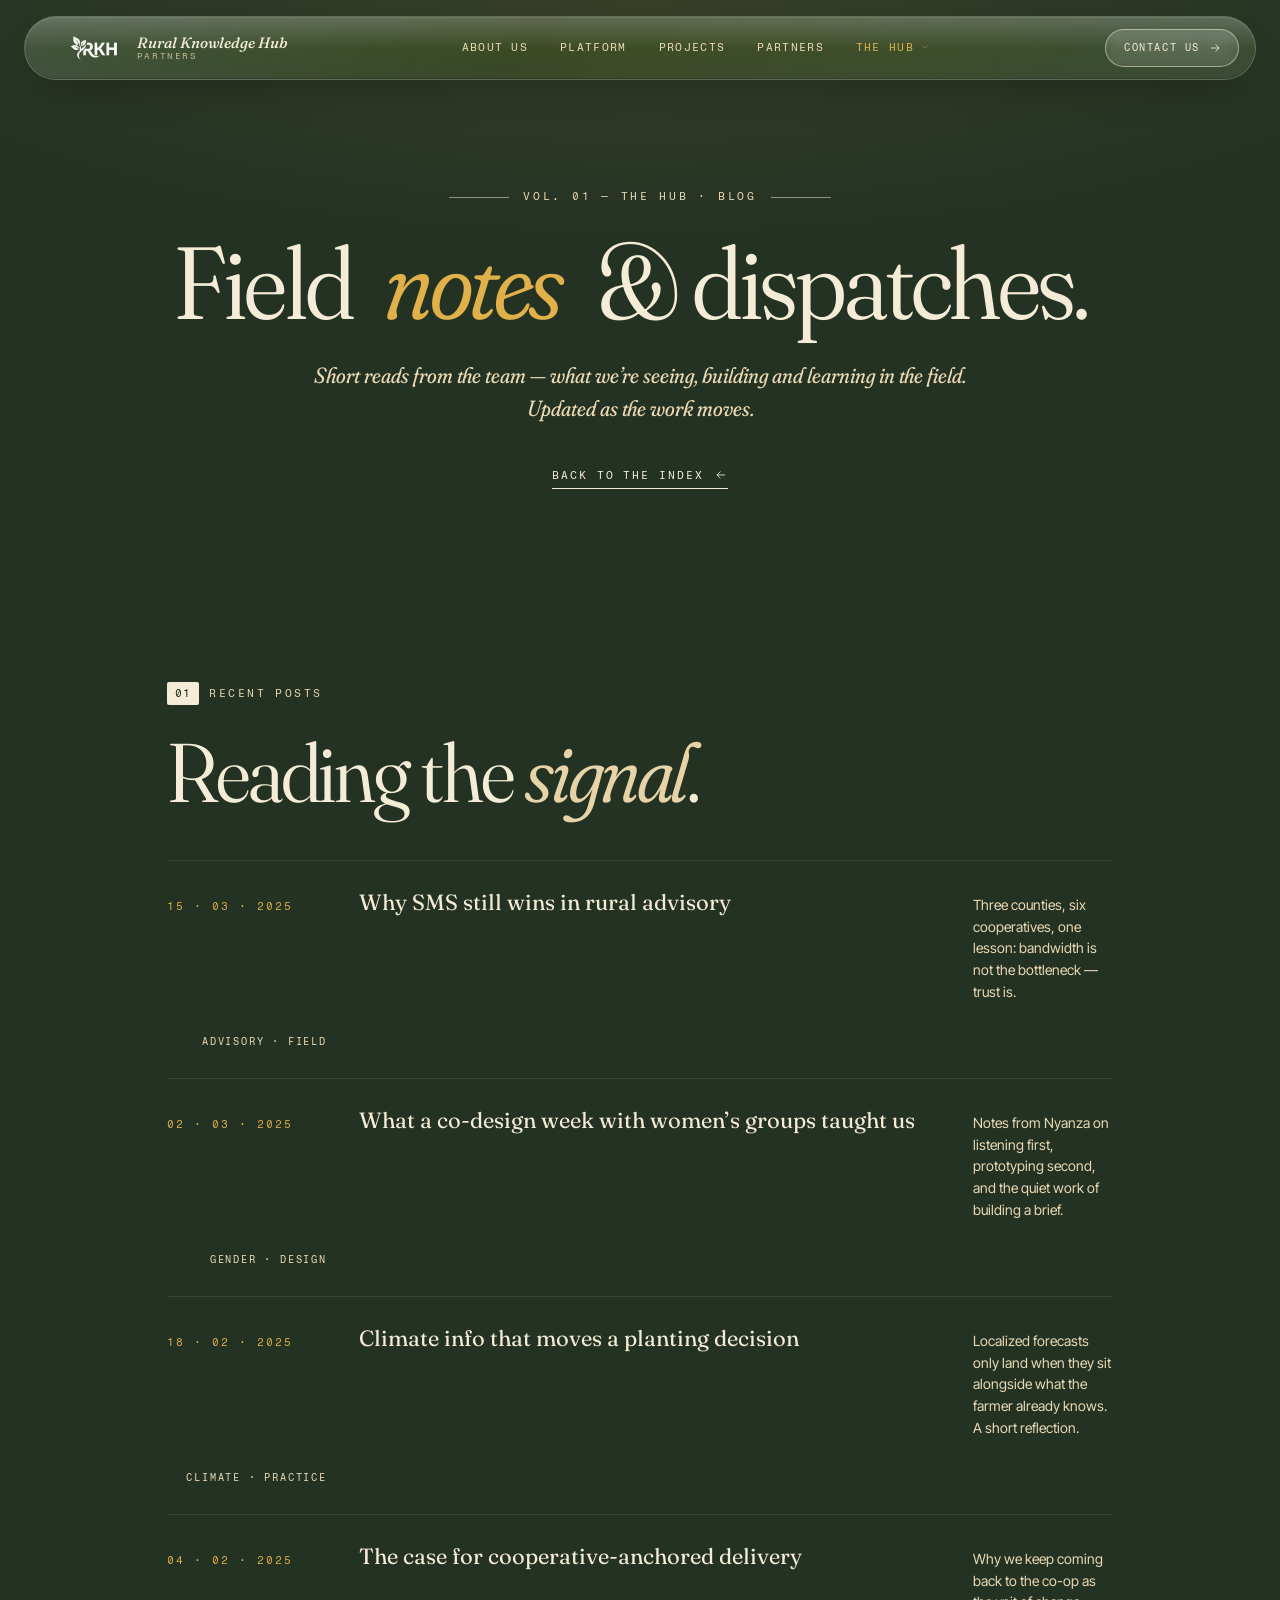
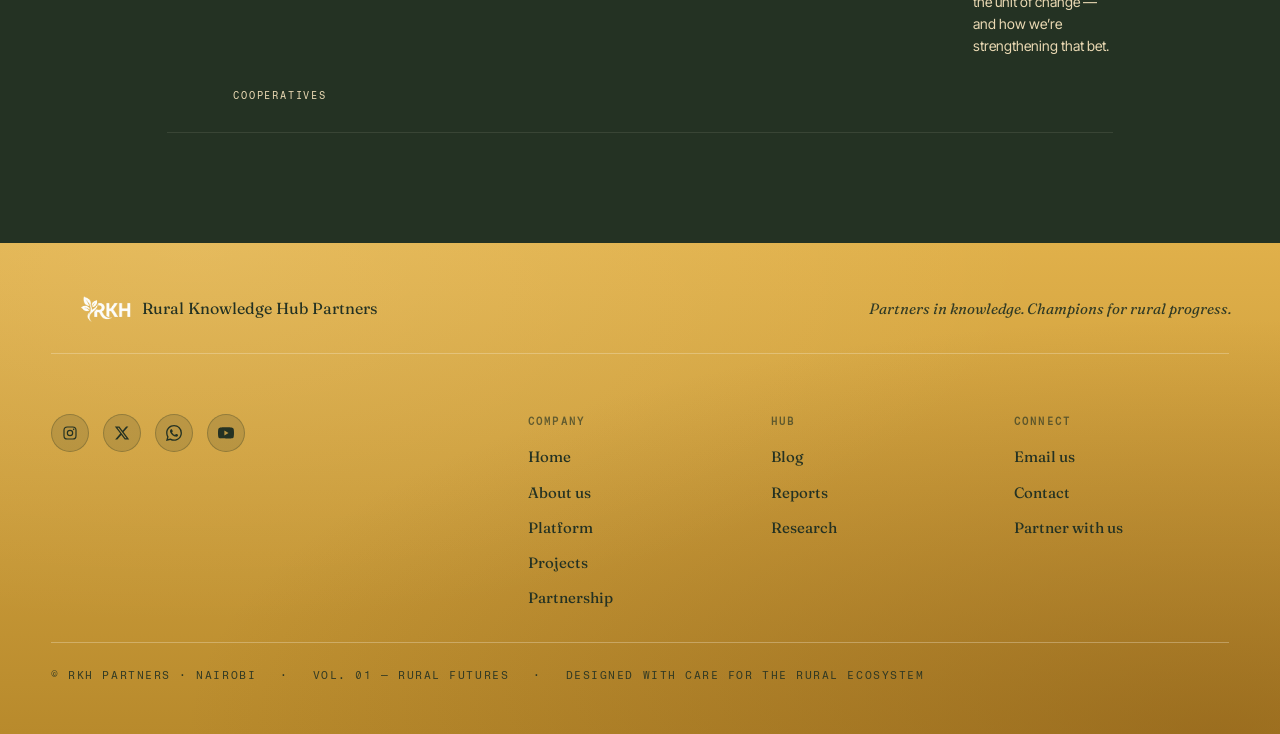
==== blog.html @ 111ee83a "Initial commit" ====
<!DOCTYPE html>
<html lang="en">
<head>
<meta charset="UTF-8" />
<meta name="viewport" content="width=device-width, initial-scale=1.0" />
<title>Blog — RKH Partners</title>
<link rel="preconnect" href="https://fonts.googleapis.com" />
<link rel="preconnect" href="https://fonts.gstatic.com" crossorigin />
<link href="https://fonts.googleapis.com/css2?family=Fraunces:ital,opsz,wght,SOFT@0,9..144,300..600,30..100;1,9..144,300..600,30..100&family=Fragment+Mono&family=Inter+Tight:wght@300;400;500;600&display=swap" rel="stylesheet" />
<link rel="stylesheet" href="styles.css" />
</head>
<body class="subpage">

<header class="nav">
  <a class="nav-mark" href="index.html">
    <img class="nav-logo" src="assets/rkh-logo.png" alt="RKH Partners" />
    <span class="nav-wordmark">
      <span class="nav-word">Rural Knowledge Hub</span>
      <span class="nav-sub">Partners</span>
    </span>
  </a>
  <nav class="nav-links" aria-label="Primary">
    <a href="pillars.html">About us</a>
    <a href="platform.html">Platform</a>
    <a href="projects.html">Projects</a>
    <a href="partnership.html">Partners</a>
    <div class="nav-drop" data-nav-drop>
      <button type="button" class="nav-drop-trigger is-current" aria-expanded="false" aria-haspopup="true">
        <span>The Hub</span>
        <svg viewBox="0 0 24 24" aria-hidden="true"><path d="M6 9l6 6 6-6" fill="none" stroke="currentColor" stroke-width="1.5"/></svg>
      </button>
      <div class="nav-drop-menu" role="menu">
        <a href="blog.html" role="menuitem" class="is-current"><span>i.</span> Blog</a>
        <a href="reports.html" role="menuitem"><span>ii.</span> Reports</a>
        <a href="research.html" role="menuitem"><span>iii.</span> Research</a>
      </div>
    </div>
  </nav>
  <a href="index.html#contact" class="nav-cta">
    <span>Contact us</span>
    <svg viewBox="0 0 24 24" aria-hidden="true"><path d="M5 12h14M13 6l6 6-6 6" fill="none" stroke="currentColor" stroke-width="1.5"/></svg>
  </a>

  <!-- Mobile-only hamburger -->
  <button type="button" class="nav-burger" aria-label="Open menu" aria-expanded="false" data-nav-burger>
    <span class="burger-bars" aria-hidden="true">
      <span></span><span></span><span></span>
    </span>
  </button>
</header>

<!-- ============ MOBILE MENU PANEL ============ -->
<div class="mobile-menu" data-mobile-menu aria-hidden="true">
  <button type="button" class="mm-close" aria-label="Close menu" data-mm-close>
    <svg viewBox="0 0 24 24" aria-hidden="true">
      <path d="M6 6l12 12M18 6L6 18" fill="none" stroke="currentColor" stroke-width="1.5" stroke-linecap="round"/>
    </svg>
  </button>
  <div class="mobile-menu-inner">
    <nav class="mm-links" aria-label="Mobile primary">
      <a href="pillars.html"><span class="mm-no">i.</span> About us</a>
      <a href="platform.html"><span class="mm-no">ii.</span> Platform</a>
      <a href="projects.html"><span class="mm-no">iii.</span> Projects</a>
      <a href="partnership.html"><span class="mm-no">iv.</span> Partners</a>
      <div class="mm-group" data-mm-group>
        <button type="button" class="mm-group-trigger" aria-expanded="false" data-mm-group-trigger>
          <span class="mm-no">v.</span>
          <span class="mm-group-label">The Hub</span>
          <svg class="mm-chevron" viewBox="0 0 24 24" aria-hidden="true"><path d="M6 9l6 6 6-6" fill="none" stroke="currentColor" stroke-width="1.5"/></svg>
        </button>
        <div class="mm-group-panel" data-mm-group-panel>
          <a href="blog.html"><span class="mm-sub-no">·</span> Blog</a>
          <a href="reports.html"><span class="mm-sub-no">·</span> Reports</a>
          <a href="research.html"><span class="mm-sub-no">·</span> Research</a>
        </div>
      </div>
    </nav>
    <div class="mm-cta-wrap">
      <a href="index.html#contact" class="mm-cta">
        <span>Contact us</span>
        <svg viewBox="0 0 24 24" aria-hidden="true"><path d="M5 12h14M13 6l6 6-6 6" fill="none" stroke="currentColor" stroke-width="1.5"/></svg>
      </a>
    </div>
    <div class="mm-foot">
      <span>© RKH Partners · Nairobi</span>
    </div>
  </div>
</div>

<main>

<section class="sub-hero">
  <div class="sub-hero-eyebrow">
    <span class="line"></span>
    <span>Vol. 01 — The Hub · Blog</span>
    <span class="line"></span>
  </div>
  <h1 class="sub-hero-title">
    <span class="word">Field</span>
    <span class="word"><em>notes</em></span>
    <span class="word">&amp; dispatches.</span>
  </h1>
  <p class="sub-hero-dek">
    Short reads from the team &mdash; what we&rsquo;re seeing, building and learning in
    the field. Updated as the work moves.
  </p>
  <a href="index.html" class="link-arrow">
    <span>Back to the index</span>
    <svg viewBox="0 0 24 24" aria-hidden="true"><path d="M19 12H5M11 18l-6-6 6-6" fill="none" stroke="currentColor" stroke-width="1.4"/></svg>
  </a>
</section>

<section class="hub-list">
  <header class="section-head">
    <span class="kicker"><span>01</span> Recent posts</span>
    <h2 class="display">Reading the <em>signal</em>.</h2>
  </header>

  <ol class="hub-posts">
    <li>
      <a href="blog/why-sms-still-wins-in-rural-advisory.html" class="hub-post">
        <span class="hp-date">15 · 03 · 2025</span>
        <h3>Why SMS still wins in rural advisory</h3>
        <p>Three counties, six cooperatives, one lesson: bandwidth is not the bottleneck &mdash; trust is.</p>
        <span class="hp-tag">Advisory · Field</span>
      </a>
    </li>
    <li>
      <a href="#" class="hub-post">
        <span class="hp-date">02 · 03 · 2025</span>
        <h3>What a co-design week with women&rsquo;s groups taught us</h3>
        <p>Notes from Nyanza on listening first, prototyping second, and the quiet work of building a brief.</p>
        <span class="hp-tag">Gender · Design</span>
      </a>
    </li>
    <li>
      <a href="#" class="hub-post">
        <span class="hp-date">18 · 02 · 2025</span>
        <h3>Climate info that moves a planting decision</h3>
        <p>Localized forecasts only land when they sit alongside what the farmer already knows. A short reflection.</p>
        <span class="hp-tag">Climate · Practice</span>
      </a>
    </li>
    <li>
      <a href="#" class="hub-post">
        <span class="hp-date">04 · 02 · 2025</span>
        <h3>The case for cooperative-anchored delivery</h3>
        <p>Why we keep coming back to the co-op as the unit of change &mdash; and how we&rsquo;re strengthening that bet.</p>
        <span class="hp-tag">Cooperatives</span>
      </a>
    </li>
  </ol>
</section>

</main>

<footer class="foot">
  <div class="foot-row">
    <span class="foot-mark"><img class="foot-logo" src="assets/rkh-logo.png" alt="RKH Partners" /></span>
    <span class="foot-name">Rural Knowledge Hub Partners</span>
    <span class="foot-tag">Partners in knowledge. Champions for rural progress.</span>
  </div>
  <div class="foot-links">
    <div class="foot-brand">
            <div class="foot-socials" aria-label="Social media">
        <a href="https://instagram.com/" target="_blank" rel="noopener noreferrer" aria-label="Instagram">
          <svg viewBox="0 0 24 24" aria-hidden="true">
            <rect x="3" y="3" width="18" height="18" rx="5" ry="5" fill="none" stroke="currentColor" stroke-width="1.8"/>
            <circle cx="12" cy="12" r="4" fill="none" stroke="currentColor" stroke-width="1.8"/>
            <circle cx="17.5" cy="6.5" r="1.2" fill="currentColor"/>
          </svg>
        </a>
        <a href="https://twitter.com/" target="_blank" rel="noopener noreferrer" aria-label="X / Twitter">
          <svg viewBox="0 0 24 24" aria-hidden="true">
            <path d="M18.244 2.25h3.308l-7.227 8.26 8.502 11.24H16.17l-5.214-6.817L4.99 21.75H1.68l7.73-8.835L1.254 2.25H8.08l4.713 6.231zm-1.161 17.52h1.833L7.084 4.126H5.117z"/>
          </svg>
        </a>
        <a href="https://wa.me/254728337790" target="_blank" rel="noopener noreferrer" aria-label="WhatsApp">
          <svg viewBox="0 0 24 24" aria-hidden="true">
            <path d="M17.472 14.382c-.297-.149-1.758-.867-2.03-.967-.273-.099-.471-.148-.67.15-.197.297-.767.966-.94 1.164-.173.199-.347.223-.644.075-.297-.15-1.255-.463-2.39-1.475-.883-.788-1.48-1.761-1.653-2.059-.173-.297-.018-.458.13-.606.134-.133.298-.347.446-.52.149-.174.198-.298.298-.497.099-.198.05-.371-.025-.52-.075-.149-.669-1.612-.916-2.207-.242-.579-.487-.5-.669-.51-.173-.008-.371-.01-.57-.01-.198 0-.52.074-.792.372-.272.297-1.04 1.016-1.04 2.479 0 1.462 1.065 2.875 1.213 3.074.149.198 2.096 3.2 5.077 4.487.71.306 1.263.489 1.695.625.712.227 1.36.195 1.871.118.571-.085 1.758-.719 2.006-1.413.248-.694.248-1.289.173-1.413-.074-.124-.272-.198-.57-.347m-5.421 7.403h-.004a9.87 9.87 0 0 1-5.031-1.378l-.361-.214-3.741.982.998-3.648-.235-.374a9.86 9.86 0 0 1-1.51-5.26c.001-5.45 4.436-9.884 9.888-9.884 2.64 0 5.122 1.03 6.988 2.898a9.825 9.825 0 0 1 2.893 6.994c-.003 5.45-4.437 9.884-9.885 9.884m8.413-18.297A11.815 11.815 0 0 0 12.05 0C5.495 0 .16 5.335.157 11.892c0 2.096.547 4.142 1.588 5.945L.057 24l6.305-1.654a11.882 11.882 0 0 0 5.683 1.448h.005c6.554 0 11.89-5.335 11.893-11.893a11.821 11.821 0 0 0-3.48-8.413"/>
          </svg>
        </a>
        <a href="https://youtube.com/" target="_blank" rel="noopener noreferrer" aria-label="YouTube">
          <svg viewBox="0 0 24 24" aria-hidden="true">
            <path d="M23.498 6.186a3.016 3.016 0 0 0-2.122-2.136C19.505 3.545 12 3.545 12 3.545s-7.505 0-9.377.505A3.017 3.017 0 0 0 .502 6.186C0 8.07 0 12 0 12s0 3.93.502 5.814a3.016 3.016 0 0 0 2.122 2.136c1.871.505 9.376.505 9.376.505s7.505 0 9.377-.505a3.015 3.015 0 0 0 2.122-2.136C24 15.93 24 12 24 12s0-3.93-.502-5.814zM9.545 15.568V8.432L15.818 12l-6.273 3.568z"/>
          </svg>
        </a>
      </div>
    </div>
    <nav class="foot-nav" aria-label="Footer">
      <div class="foot-col">
        <h4 class="foot-col-title">Company</h4>
        <a href="index.html">Home</a>
        <a href="pillars.html">About us</a>
        <a href="platform.html">Platform</a>
        <a href="projects.html">Projects</a>
        <a href="partnership.html">Partnership</a>
      </div>
      <div class="foot-col">
        <h4 class="foot-col-title">Hub</h4>
        <a href="blog.html">Blog</a>
        <a href="reports.html">Reports</a>
        <a href="research.html">Research</a>
      </div>
      <div class="foot-col">
        <h4 class="foot-col-title">Connect</h4>
        <a href="mailto:ruralknowledgehub@gmail.com">Email us</a>
        <a href="index.html#contact">Contact</a>
        <a href="partnership.html">Partner with us</a>
      </div>
    </nav>
  </div>

  <div class="foot-meta">
    <span>© RKH Partners · Nairobi</span>
    <span>Vol. 01 — Rural Futures</span>
    <span>Designed with care for the rural ecosystem</span>
  </div>
</footer>

<script src="script.js"></script>
</body>
</html>
---- styles.css ----
/* ============================================================
   RKH PARTNERS — EARTHY EDITORIAL
   palette: cream paper · terracotta · ochre · deep forest · umber
   ============================================================ */

:root{
  /* Page is now DEEP FOREST. Cream is ink. Gold for emphasis. */
  --cream:   #2a3a2a;   /* was page tint; now forest */
  --cream-2: #1f2c1f;   /* deeper forest */
  --paper:   #243223;   /* page background — deep forest */
  --ink:     #f4ecd6;   /* primary text — warm cream */
  --ink-2:   #ead9b3;   /* secondary text — softer cream */
  --umber:   #3f2d1e;
  --forest:  #1a2418;   /* even deeper forest for the dark "response" callout */
  --forest-deep: #0f1810;
  --terra:   #f4ecd6;   /* accent-as-cream */
  --terra-deep:#e6d3a8;
  /* Warm dark earth — used by the contact section */
  --terracotta:      #5a3a28;   /* dark cocoa-brown, slight warm cast */
  --terracotta-deep: #3a2418;   /* deeper espresso */
  --terracotta-soft: #7a5239;   /* highlight */
  --ochre:   #e0b04a;   /* gold — emphasis */
  --ochre-soft:#f0c878;
  --moss:    #6f7a43;
  --bone:    #15200f;   /* dark, used as contrast surface where cream chips sit on it */

  --serif: "Fraunces", "Times New Roman", serif;
  --sans:  "Inter Tight", system-ui, sans-serif;
  --mono:  "Fragment Mono", ui-monospace, monospace;

  --max: 1440px;
  --gutter: clamp(20px, 4vw, 64px);
}

*{box-sizing:border-box;margin:0;padding:0}
html{scroll-behavior:smooth}
body{
  background: var(--paper);
  color: var(--ink);
  font-family: var(--sans);
  font-weight: 400;
  font-size: 16px;
  line-height: 1.55;
  -webkit-font-smoothing: antialiased;
  text-rendering: optimizeLegibility;
  overflow-x: hidden;
}
img{display:block;max-width:100%;height:auto}
a{color:inherit;text-decoration:none}
em{font-style:italic}

::selection{background:var(--terra);color:var(--bone)}

/* ============ GRAIN ============ */
.grain{
  position: fixed;
  inset: 0;
  pointer-events: none;
  z-index: 100;
  opacity: 0.35;
  mix-blend-mode: multiply;
  background-image: url("data:image/svg+xml;utf8,<svg xmlns='http://www.w3.org/2000/svg' width='300' height='300'><filter id='n'><feTurbulence type='fractalNoise' baseFrequency='0.85' numOctaves='2' stitchTiles='stitch'/><feColorMatrix values='0 0 0 0 0.25  0 0 0 0 0.18  0 0 0 0 0.10  0 0 0 0.45 0'/></filter><rect width='100%25' height='100%25' filter='url(%23n)'/></svg>");
}

/* ============ NAV ============ */
.nav{
  position: fixed;
  top: 16px;
  left: 50%;
  transform: translateX(-50%);
  z-index: 50;
  width: calc(100% - clamp(20px, 4vw, 48px));
  max-width: 1400px;
  display: grid;
  grid-template-columns: auto 1fr auto;
  align-items: center;
  gap: clamp(16px, 4vw, 48px);
  padding: 12px 16px 12px 18px;
  border-radius: 999px;

  /* GLASS */
  background:
    linear-gradient(135deg, rgba(255,255,255,0.14), rgba(255,255,255,0.05) 40%, rgba(255,255,255,0.10) 100%);
  backdrop-filter: blur(18px) saturate(180%) brightness(1.05);
  -webkit-backdrop-filter: blur(18px) saturate(180%) brightness(1.05);
  border: 1px solid rgba(255,255,255,0.18);
  box-shadow:
    inset 0 1px 0 rgba(255,255,255,0.25),
    inset 0 -1px 0 rgba(0,0,0,0.18),
    0 18px 40px -18px rgba(0,0,0,0.35);

  color: var(--ink);
  font-family: var(--mono);
  font-size: 11px;
  letter-spacing: 0.12em;
  text-transform: uppercase;

  /* mix with content beneath to react to colors / imagery */
  isolation: isolate;
}
/* Subtle highlight curve along top of glass */
.nav::before{
  content:"";
  position:absolute;
  inset: 1px 1px auto 1px;
  height: 50%;
  border-radius: 999px 999px 200px 200px / 999px 999px 80px 80px;
  background: linear-gradient(180deg, rgba(255,255,255,0.18), rgba(255,255,255,0) 100%);
  pointer-events:none;
  z-index:-1;
}
.nav-mark{display:flex;align-items:center;gap:10px}
.mark-svg{width:36px;height:36px;color:var(--terra)}
.nav-logo{
  width:auto;
  height:38px;
  display:block;
  object-fit:contain;
  flex-shrink:0;
  transform: scale(1.45);
  transform-origin: left center;
  margin-right: 14px;
}
.nav-wordmark{display:flex;flex-direction:column;line-height:1.1}
.nav-word{font-family:var(--serif);font-size:15px;font-weight:500;letter-spacing:0;text-transform:none;font-style:italic;color:var(--ink)}
.nav-sub{font-family:var(--mono);font-size:9px;letter-spacing:0.18em;color:var(--ink-2);opacity:.75}

.nav-links{display:flex;gap:clamp(12px, 2.5vw, 32px);justify-self:center}
.nav-links a{display:inline-flex;align-items:baseline;gap:6px;color:var(--ink-2);transition:color .25s}
.nav-links a span{font-size:9px;color:var(--terra);opacity:.7}
.nav-links a:hover{color:var(--terra-deep)}

.nav-cta{
  display:inline-flex;align-items:center;gap:8px;
  padding:10px 16px 10px 18px;
  border:1px solid rgba(244,236,214,0.55);
  border-radius:999px;
  color:var(--ink);
  background: rgba(255,255,255,0.06);
  font-family:var(--mono);font-size:10px;letter-spacing:.16em;
  transition: background .3s, color .3s, transform .3s, border-color .3s;
  backdrop-filter: blur(6px);
}
.nav-cta svg{width:14px;height:14px;transition:transform .3s}
.nav-cta:hover{background:var(--ochre);color:var(--forest-deep);border-color:var(--ochre)}
.nav-cta:hover svg{transform:translateX(3px)}

@media (max-width: 900px){
  .nav-links{display:none}
}

/* ============ HERO ============ */
.hero{
  position: relative;
  min-height: 100vh;
  padding: 140px var(--gutter) 70px;
  display: flex;
  flex-direction: column;
  align-items: center;
  justify-content: center;
  overflow: hidden;
  text-align: center;
  isolation: isolate;
}

/* ===== Full-bleed background image ===== */
.hero-bg{
  position: absolute;
  inset: 0;
  z-index: -2;
  overflow: hidden;
}
.hero-bg img{
  width: 100%;
  height: 100%;
  object-fit: cover;
  filter: saturate(1.05) contrast(1.05) brightness(0.55) blur(14px);
  transform: scale(1.08);
  transition: filter 1.4s cubic-bezier(.2,.7,.2,1), transform 6s cubic-bezier(.2,.7,.2,1);
  will-change: filter, transform;
}
.hero.is-loaded .hero-bg img{
  filter: saturate(1.08) contrast(1.06) brightness(0.42) blur(0px);
  transform: scale(1.02);
}

.hero-bg-overlay{
  position: absolute;
  inset: 0;
  z-index: -1;
  background:
    radial-gradient(ellipse at 50% 30%, rgba(0,0,0,0.0) 0%, rgba(15,24,16,0.55) 70%),
    linear-gradient(180deg, rgba(36,50,35,0.55) 0%, rgba(36,50,35,0.72) 60%, rgba(15,24,16,0.92) 100%);
  pointer-events: none;
}

/* paper background tint removed — keeping selector inert so cascade is safe */
.hero::before{ content: none }

/* ===== Centred inner column ===== */
.hero-inner{
  position: relative;
  z-index: 1;
  width: 100%;
  max-width: 1200px;
  display: flex;
  flex-direction: column;
  align-items: center;
  gap: 28px;
}

.hero-meta{
  display:flex;
  gap: clamp(20px, 4vw, 48px);
  flex-wrap:wrap;
  justify-content: center;
  font-family:var(--mono);
  font-size:10.5px;
  letter-spacing:.18em;
  text-transform:uppercase;
  color: var(--ink);
  opacity: .82;
}
.meta-row{display:flex;align-items:center;gap:10px}
.dot{
  width:8px;height:8px;border-radius:50%;
  background:var(--ochre);
  box-shadow:0 0 0 4px rgba(224,176,74,.22);
  animation: heroDot 2.4s ease-in-out infinite;
}
@keyframes heroDot{
  0%,100%{box-shadow:0 0 0 4px rgba(224,176,74,.22)}
  50%{box-shadow:0 0 0 9px rgba(224,176,74,.04)}
}

.hero-eyebrow{
  display:flex; align-items:center; gap:18px;
  justify-content: center;
  font-family:var(--mono);
  font-size:11px; letter-spacing:.22em; text-transform:uppercase;
  color: var(--ochre-soft);
}
.hero-eyebrow .line{
  display:inline-block;
  width: 60px;
  height:1px;
  background: var(--ochre);
  opacity: .55;
}

.hero-title{
  font-family: var(--serif);
  font-weight: 350;
  font-size: clamp(38px, 6.6vw, 116px);
  line-height: 0.98;
  letter-spacing: -0.03em;
  color: var(--ink);
  font-variation-settings: "opsz" 144, "SOFT" 50;
  margin: 4px 0 12px;
  max-width: 22ch;
  text-align: center;
  text-wrap: balance;
  text-shadow: 0 2px 30px rgba(0,0,0,0.3);
}
.hero-title .word{
  display:inline-block;
  margin: 0 0.18em 0 0;
  white-space: nowrap;
}
.hero-title .word.break{
  display:block;
  width:100%;
  margin: 0;
  height: 0;
}
.hero-title .word em{
  color: var(--ochre);
  font-style: italic;
  font-weight: 400;
  font-variation-settings:"opsz" 144, "SOFT" 90;
  text-shadow: 0 1px 0 rgba(0,0,0,0.18), 0 2px 30px rgba(0,0,0,0.35);
}

/* ===== Per-letter typewriter-blur reveal ===== */
.hero-title .letter{
  display: inline-block;
  opacity: 0;
  filter: blur(14px);
  transform: translateY(8px);
  transition:
    opacity .7s cubic-bezier(.2,.7,.2,1),
    filter .8s cubic-bezier(.2,.7,.2,1),
    transform .9s cubic-bezier(.2,.7,.2,1);
}
.hero-title .letter.is-on{
  opacity: 1;
  filter: blur(0);
  transform: translateY(0);
}
/* caret hint */
.hero-title .caret{
  display: inline-block;
  width: 0.06em;
  height: 0.85em;
  background: var(--ochre);
  vertical-align: -0.05em;
  margin-left: 0.04em;
  animation: heroCaret 0.85s steps(2) infinite;
}
.hero-title .caret.is-done{
  opacity: 0;
  animation: none;
  transition: opacity .4s ease;
}
@keyframes heroCaret{
  0%,49%{opacity: 1}
  50%,100%{opacity: 0}
}

.hero-body{
  max-width: 620px;
  font-size: 17px;
  line-height: 1.6;
  color: var(--ink);
  margin-top: 4px;
  text-align: center;
  opacity: .92;
}
.hero-body p{margin-bottom: 22px}
.hero-body p em{
  color:var(--ochre-soft);
  font-family:var(--serif);
  font-style:italic;
  font-size:1.04em;
}
.hero-body .link-arrow{
  border-bottom-color: var(--ink);
  color: var(--ink);
}
.hero-body .link-arrow:hover{
  color: var(--ochre);
  border-bottom-color: var(--ochre);
}

.link-arrow{
  display:inline-flex;
  align-items:center; gap:10px;
  padding-bottom: 4px;
  border-bottom:1px solid var(--ink);
  font-family:var(--mono);
  font-size:11px; letter-spacing:.18em; text-transform:uppercase;
  color:var(--ink);
  transition: gap .3s, color .3s;
}
.link-arrow svg{width:14px;height:14px}
.link-arrow:hover{gap:18px;color:var(--terra-deep)}

/* hero media + orbit removed — replaced by full-bleed background image */

/* stats */
.hero-stats{
  display:grid;
  grid-template-columns: repeat(3, 1fr);
  gap: clamp(20px, 4vw, 60px);
  width: 100%;
  max-width: 1000px;
  margin-top: 50px;
  padding-top: 30px;
  border-top: 1px solid rgba(244,236,214,.18);
  text-align: center;
}
.hero-stats > div{
  display:flex;
  flex-direction:column;
  gap:10px;
  align-items: center;
  justify-content: center;
}
.hero-stats .num{
  font-family:var(--serif);
  font-size: clamp(40px, 5vw, 64px);
  font-weight: 300;
  line-height: 1;
  color: var(--ink);
  font-variation-settings:"opsz" 144;
  display: inline-block;
  cursor: default;
  transition:
    color .4s cubic-bezier(.2,.7,.2,1),
    transform .5s cubic-bezier(.2,.7,.2,1),
    font-variation-settings .5s cubic-bezier(.2,.7,.2,1),
    text-shadow .4s ease;
}
.hero-stats > div:hover .num{
  color: var(--ochre);
  transform: translateY(-4px) scale(1.06);
  font-variation-settings:"opsz" 144, "SOFT" 100;
  text-shadow: 0 12px 30px rgba(224,176,74,0.45);
}
.hero-stats .lab{
  font-family:var(--mono);
  font-size: 10.5px;
  letter-spacing: .14em;
  text-transform: uppercase;
  color: var(--ink);
  max-width: 260px;
  text-align: center;
  opacity: .8;
  transition: color .3s ease, opacity .3s ease;
}
.hero-stats > div:hover .lab{
  color: var(--ochre-soft);
  opacity: 1;
}

@media (max-width: 700px){
  .hero{padding: 120px var(--gutter) 60px}
  .hero-stats{grid-template-columns: 1fr; gap: 30px}
}

/* scroll cue */
.scroll-cue{
  position:absolute;
  bottom: 24px; left: var(--gutter);
  display:flex; align-items:center; gap:14px;
  font-family:var(--mono);
  font-size:10px; letter-spacing:.22em; text-transform:uppercase;
  color: var(--ink-2);
}
.scroll-line{
  width: 80px; height:1px;
  background: linear-gradient(90deg, var(--ink-2), transparent);
  position:relative;
  overflow:hidden;
}
.scroll-line::after{
  content:"";
  position:absolute;
  inset:0;
  background: var(--terra);
  transform: translateX(-100%);
  animation: scrollPulse 2.8s ease-in-out infinite;
}
@keyframes scrollPulse{
  0%{transform:translateX(-100%)}
  60%{transform:translateX(100%)}
  100%{transform:translateX(100%)}
}

@media (max-width: 900px){
  .hero{grid-template-columns:1fr; padding-top: 110px}
  .hero-body{grid-column: 1 / -1; max-width: 100%}
  .hero-stats{grid-template-columns:1fr 1fr; gap: 24px}
}

/* ============ MARQUEE ============ */
.marquee{
  background: transparent;
  color: var(--ochre);
  padding: 28px 0;
  overflow: hidden;
  border: 0;
}
.marquee-track{
  display:flex;
  gap: 40px;
  width: max-content;
  font-family: var(--serif);
  font-size: clamp(22px, 3vw, 40px);
  font-weight: 300;
  font-style: italic;
  font-variation-settings:"opsz" 144, "SOFT" 90;
  animation: marquee 40s linear infinite;
  white-space:nowrap;
  color: var(--ochre);
}
.marquee-track span{color: var(--ochre)}
.marquee-track span:nth-child(even){
  color: var(--ochre-soft);
  font-style: normal;
  opacity: 0.85;
}
@keyframes marquee{
  to{transform:translateX(-50%)}
}

/* ============ SHARED SECTION HEAD ============ */
.section-head{
  max-width: 980px;
  margin-bottom: 70px;
}
.kicker{
  display:inline-flex;
  align-items:center;
  gap:10px;
  font-family: var(--mono);
  font-size: 11px;
  letter-spacing: .22em;
  text-transform: uppercase;
  color: var(--terra-deep);
  margin-bottom: 28px;
}
.kicker span{
  display:inline-block;
  padding: 3px 8px;
  background: var(--terra);
  color: var(--bone);
  border-radius: 2px;
  letter-spacing: .12em;
}
.kicker.dark{color: var(--ochre)}
.kicker.dark span{background: var(--ochre); color: var(--forest-deep)}

.display{
  font-family: var(--serif);
  font-weight: 350;
  font-size: clamp(40px, 6.5vw, 96px);
  line-height: 0.95;
  letter-spacing: -0.025em;
  color: var(--ink);
  font-variation-settings:"opsz" 144, "SOFT" 30;
}
.display em{font-style:italic;color:var(--terra-deep);font-variation-settings:"opsz" 144, "SOFT" 80}

.display-sm{
  font-family: var(--serif);
  font-weight: 350;
  font-size: clamp(28px, 3.6vw, 48px);
  line-height: 1.05;
  letter-spacing: -0.02em;
  color: var(--ink);
}

.dek{
  font-family: var(--serif);
  font-style: italic;
  font-size: clamp(18px, 2vw, 22px);
  line-height: 1.4;
  color: var(--ink-2);
  max-width: 720px;
  margin-top: 28px;
}

/* ============ CHALLENGE ============ */
.challenge{
  padding: 140px var(--gutter) 100px;
  position: relative;
}
.challenge-grid{
  display:grid;
  grid-template-columns: 1.1fr 1fr;
  gap: clamp(40px, 8vw, 120px);
  align-items: start;
}
.challenge-text{font-size: 18px; line-height: 1.65; color: var(--ink)}
.challenge-text .lead{
  font-family: var(--serif);
  font-style: italic;
  font-size: clamp(22px, 2.4vw, 28px);
  line-height: 1.35;
  color: var(--ochre-soft);
  margin-bottom: 32px;
  font-variation-settings:"opsz" 144, "SOFT" 90;
}
.challenge-text p + p{margin-top: 22px}
.challenge-text em{color: var(--ochre)}

.challenge-fragments{
  position: relative;
  aspect-ratio: 1;
  width: 100%;
  max-width: 600px;
  justify-self: end;
}

/* connection lines — light cream, draw-in */
.frag-lines{
  position:absolute; inset:0;
  width:100%; height:100%;
  color: rgba(244,236,214,0.6);
  pointer-events:none;
}
.frag-lines line{
  stroke-dasharray: 150;
  stroke-dashoffset: 150;
  transition: stroke-dashoffset 1.1s cubic-bezier(.2,.7,.2,1);
}
.frag-lines line:nth-of-type(1){transition-delay: .15s}
.frag-lines line:nth-of-type(2){transition-delay: .25s}
.frag-lines line:nth-of-type(3){transition-delay: .35s}
.frag-lines line:nth-of-type(4){transition-delay: .45s}
.frag-lines line:nth-of-type(5){transition-delay: .55s}
.frag-lines line:nth-of-type(6){transition-delay: .65s}
.challenge-fragments.is-in .frag-lines line{stroke-dashoffset: 0}

.frag-lines circle{
  transition: r 0.6s cubic-bezier(.2,.7,.2,1), opacity .6s ease;
  opacity: 0;
}
.challenge-fragments.is-in .frag-lines circle{opacity: 1}

.frag{
  position:absolute;
  display:flex;
  flex-direction: column;
  align-items:center;
  justify-content:center;
  width: 110px; height: 110px;
  border-radius: 50%;
  background: var(--forest-deep);
  border: 1px solid rgba(244,236,214,0.18);
  font-family: var(--mono);
  text-align: center;
  box-shadow:
    0 12px 24px -16px rgba(0,0,0,.55),
    inset 0 0 0 1px rgba(244,236,214,0.04);

  /* start collapsed at center, opacity 0 */
  top: 50%; left: 50%;
  transform: translate(-50%, -50%) scale(0.2);
  opacity: 0;
  transition:
    top 1.1s cubic-bezier(.2,.85,.25,1),
    left 1.1s cubic-bezier(.2,.85,.25,1),
    right 1.1s cubic-bezier(.2,.85,.25,1),
    bottom 1.1s cubic-bezier(.2,.85,.25,1),
    transform 1.1s cubic-bezier(.2,.85,.25,1),
    opacity .7s ease,
    box-shadow .4s ease,
    background .4s ease;
}
.frag:hover{
  transform: translate(0,0) scale(1.08) rotate(-2deg);
  background: var(--forest);
  box-shadow:
    0 18px 30px -16px rgba(224,176,74,0.35),
    inset 0 0 0 1px rgba(224,176,74,0.4);
}
.frag-no{
  font-family: var(--serif);
  font-size: 28px;
  font-weight: 400;
  color: var(--ochre);
  line-height:1;
}
.frag-label{
  font-size: 9px;
  letter-spacing: .18em;
  text-transform: uppercase;
  color: var(--ink);
  margin-top: 4px;
}

/* exploded positions — applied when section reveals */
.challenge-fragments.is-in .frag{
  opacity: 1;
  transform: translate(0,0) scale(1);
}
.challenge-fragments.is-in .f1{top: 0%;    left: 5%}
.challenge-fragments.is-in .f2{top: 0%;    left: auto; right: 5%}
.challenge-fragments.is-in .f3{top: 42%;   left: -2%}
.challenge-fragments.is-in .f4{top: 42%;   left: auto; right: -2%}
.challenge-fragments.is-in .f5{top: auto;  bottom: 0%; left: 12%}
.challenge-fragments.is-in .f6{top: auto;  bottom: 0%; left: auto; right: 12%}

.challenge-fragments.is-in .f1{transition-delay: .15s}
.challenge-fragments.is-in .f2{transition-delay: .25s}
.challenge-fragments.is-in .f3{transition-delay: .35s}
.challenge-fragments.is-in .f4{transition-delay: .45s}
.challenge-fragments.is-in .f5{transition-delay: .55s}
.challenge-fragments.is-in .f6{transition-delay: .65s}

/* fallback positions (no JS) */
.f1{top: 0%; left: 5%}
.f2{top: 0%; right: 5%}
.f3{top: 42%; left: -2%}
.f4{top: 42%; right: -2%}
.f5{bottom: 0%; left: 12%}
.f6{bottom: 0%; right: 12%}
.frag-center{
  position:absolute;
  top:50%; left:50%;
  transform: translate(-50%, -50%);
  width: 160px; height: 160px;
  border-radius:50%;
  background: var(--forest-deep);
  color: var(--ochre-soft);
  display:flex; align-items:center; justify-content:center;
  flex-direction:column;
  font-family: var(--serif);
  gap: 2px;
  box-shadow:
    inset 0 0 0 1px var(--moss),
    0 20px 40px -20px rgba(0,0,0,.5);
}
.frag-center span:first-child{font-size: 38px; font-style: italic}
.frag-center span:last-child{font-family: var(--mono); font-size: 10px; letter-spacing:.2em; text-transform:uppercase; opacity:.7}

.response{
  margin-top: 70px;
  padding: 44px 48px;
  background:
    radial-gradient(120% 160% at 0% 0%, rgba(224,176,74,0.06), transparent 55%),
    linear-gradient(135deg, var(--forest) 0%, var(--forest-deep) 100%);
  color: var(--ink);
  display: grid;
  grid-template-columns: auto 1fr;
  gap: 28px;
  align-items: start;
  border-radius: 14px;
  position: relative;
  overflow: hidden;
  border: 1px solid transparent;
  background-clip: padding-box;
  box-shadow:
    0 30px 60px -30px rgba(0,0,0,0.55),
    inset 0 1px 0 rgba(244,236,214,0.05);
}
/* gradient border that fades out at the edges */
.response::after{
  content:"";
  position:absolute;
  inset: 0;
  border-radius: 14px;
  padding: 1px;
  background: linear-gradient(135deg,
    rgba(224,176,74,0.55) 0%,
    rgba(244,236,214,0.18) 30%,
    rgba(244,236,214,0.04) 55%,
    rgba(224,176,74,0.35) 100%);
  -webkit-mask:
    linear-gradient(#000 0 0) content-box,
    linear-gradient(#000 0 0);
  -webkit-mask-composite: xor;
          mask-composite: exclude;
  pointer-events: none;
}
/* soft glow wash in the corner */
.response::before{
  content:"";
  position:absolute;
  top:-40%; right:-10%;
  width: 60%; height: 180%;
  background: radial-gradient(closest-side, rgba(224,176,74,0.18), transparent 70%);
  pointer-events: none;
}
.response-arrow{
  font-family: var(--serif);
  font-size: 56px;
  line-height: 1;
  color: var(--ochre);
  position: relative;
  z-index: 1;
}
.response p{
  font-family: var(--serif);
  font-size: clamp(18px, 1.8vw, 24px);
  line-height: 1.5;
  font-weight: 350;
  color: var(--ink);
  position: relative;
  z-index: 1;
}
.response em{color: var(--ochre); font-style: italic}

@media (max-width: 900px){
  .challenge-grid{grid-template-columns: 1fr}
  .challenge-fragments{margin: 0 auto}
}

/* ============ MANIFESTO ============ */
.manifesto{
  position: relative;
  padding: 0;
  background: var(--paper);
  border-top: 1px solid rgba(244,236,214,.08);
  border-bottom: 1px solid rgba(244,236,214,.08);
  overflow: hidden;
}
.m-stage{
  position: relative;
  width: 100%;
  height: clamp(560px, 80vh, 760px);
  overflow: hidden;
}

/* Each slide is full-bleed and crossfades */
.m-slide{
  position: absolute;
  inset: 0;
  opacity: 0;
  visibility: hidden;
  transition: opacity 1.1s cubic-bezier(.4,0,.2,1), visibility 0s linear 1.1s;
}
.m-slide.is-active{
  opacity: 1;
  visibility: visible;
  transition: opacity 1.1s cubic-bezier(.4,0,.2,1), visibility 0s linear 0s;
  z-index: 1;
}
.m-img{
  position: absolute;
  inset: 0;
  background-size: cover;
  background-position: center;
  filter: saturate(1.05) contrast(1.04);
}
.m-overlay{
  position: absolute;
  inset: 0;
  background:
    linear-gradient(180deg, rgba(15,24,16,0.55) 0%, rgba(15,24,16,0.35) 40%, rgba(15,24,16,0.7) 100%),
    radial-gradient(120% 80% at 50% 50%, transparent 0%, rgba(15,24,16,0.35) 100%);
}

/* Centered message on every image */
.m-message{
  position: absolute;
  inset: 0;
  display: flex;
  flex-direction: column;
  align-items: center;
  justify-content: center;
  text-align: center;
  padding: clamp(80px, 12vw, 140px) clamp(20px, 6vw, 80px) clamp(60px, 8vw, 100px);
  color: var(--ink);
  opacity: 0;
  transform: translateY(14px);
  transition: opacity 1s ease .25s, transform 1.1s cubic-bezier(.2,.7,.2,1) .25s;
}
.m-slide.is-active .m-message{
  opacity: 1;
  transform: translateY(0);
}
.m-message-eyebrow{
  font-family: var(--mono);
  font-size: 10.5px;
  letter-spacing: .26em;
  text-transform: uppercase;
  color: var(--ochre);
  margin-bottom: 28px;
  padding: 6px 14px;
  border: 1px solid rgba(224,176,74,0.45);
  border-radius: 999px;
  background: rgba(15,24,16,0.25);
  backdrop-filter: blur(6px);
}
.m-message p{
  font-family: var(--serif);
  font-weight: 350;
  font-size: clamp(24px, 3.4vw, 48px);
  line-height: 1.2;
  letter-spacing: -0.01em;
  font-variation-settings:"opsz" 144, "SOFT" 60;
  max-width: 1100px;
  text-shadow: 0 2px 30px rgba(0,0,0,0.45);
}
.m-message em{
  color: var(--ochre);
  font-style: italic;
  font-variation-settings:"opsz" 144, "SOFT" 100;
}

/* Tabs — top-left, small mono */
.m-tabs{
  position: absolute;
  top: clamp(28px, 4vw, 56px);
  left: clamp(24px, 4vw, 56px);
  z-index: 5;
  display: flex;
  flex-direction: column;
  gap: 4px;
}
.m-tab{
  appearance: none;
  background: transparent;
  border: 0;
  padding: 6px 0;
  display: flex;
  align-items: baseline;
  gap: 10px;
  font-family: var(--mono);
  font-size: 10.5px;
  letter-spacing: .22em;
  text-transform: uppercase;
  color: rgba(244,236,214,0.55);
  cursor: pointer;
  transition: color .35s ease, transform .35s ease, letter-spacing .35s ease;
  text-align: left;
}
.m-tab:hover{
  color: var(--ink);
  transform: translateX(2px);
}
.m-tab.is-active{
  color: var(--ochre);
  letter-spacing: .26em;
}
.m-tab-num{
  font-family: var(--serif);
  font-style: italic;
  font-size: 13px;
  font-weight: 400;
  letter-spacing: 0;
  text-transform: none;
  min-width: 22px;
  color: inherit;
  opacity: .85;
}
.m-tab-label{ color: inherit }

/* Progress bar under tabs — shows cycle countdown */
.m-tab-progress{
  margin-top: 12px;
  width: 120px;
  height: 1px;
  background: rgba(244,236,214,0.18);
  position: relative;
  overflow: hidden;
}
.m-tab-progress-bar{
  position: absolute;
  inset: 0 100% 0 0;
  background: var(--ochre);
  transition: inset 0.1s linear;
}

@media (max-width: 800px){
  .m-stage{height: clamp(520px, 90vh, 680px)}
  .m-tabs{
    top: clamp(20px, 5vw, 28px);
    left: clamp(18px, 5vw, 24px);
  }
  .m-tab{font-size: 10px}
  .m-tab-progress{width: 80px}
  .m-message{padding: 100px 24px 60px}
}

/* ============ APPROACH ============ */
.approach{
  padding: 140px var(--gutter) 100px;
}
.path{
  list-style: none;
  display:grid;
  grid-template-columns: repeat(5, 1fr);
  gap: 0;
  position: relative;
  margin-bottom: 120px;
}
.path::before{
  content:"";
  position:absolute;
  top: 28px;
  left: 5%; right: 5%;
  height: 1px;
  background: repeating-linear-gradient(90deg, var(--terra) 0 6px, transparent 6px 12px);
}
.path li{
  padding: 0 16px;
  position: relative;
}
.path-no{
  display:flex;
  align-items:center;
  justify-content:center;
  width: 56px; height: 56px;
  border-radius:50%;
  background: var(--paper);
  border:1px solid var(--ink);
  font-family: var(--mono);
  font-size: 12px;
  letter-spacing: .12em;
  color: var(--ink);
  margin-bottom: 24px;
  position: relative;
  z-index: 1;
}
.path li:nth-child(1) .path-no{background:var(--terra);color:var(--bone);border-color:var(--terra)}
.path li:nth-child(2) .path-no{background:var(--ochre);color:var(--ink);border-color:var(--ochre)}
.path li:nth-child(3) .path-no{background:var(--moss);color:var(--bone);border-color:var(--moss)}
.path li:nth-child(4) .path-no{background:var(--forest);color:var(--ink);border-color:var(--forest)}
.path li:nth-child(5) .path-no{background:var(--umber);color:var(--ink);border-color:var(--umber)}

.path h3{
  font-family: var(--serif);
  font-weight: 400;
  font-size: 22px;
  margin-bottom: 12px;
  color: var(--ink);
  letter-spacing: -0.01em;
}
.path p{
  font-size: 14.5px;
  line-height: 1.55;
  color: var(--ink-2);
}

@media (max-width: 900px){
  .path{grid-template-columns: 1fr 1fr; gap: 40px 20px}
  .path::before{display:none}
}
@media (max-width: 540px){
  .path{grid-template-columns: 1fr}
}

/* logic */
.logic{
  margin-top: 60px;
  padding: 60px;
  background: var(--bone);
  border: 1px solid rgba(63,45,30,.15);
  position: relative;
}
.logic-head{margin-bottom: 50px; max-width: 700px}
.logic-flow{
  display:grid;
  grid-template-columns: repeat(5, 1fr);
  gap: 0;
}
.logic-flow article{
  padding: 0 18px;
  border-left: 1px solid rgba(63,45,30,.18);
}
.logic-flow article:first-child{border-left:none;padding-left:0}
.lf-no{
  display:inline-block;
  font-family:var(--serif);
  font-size:32px;
  color: var(--terra);
  margin-bottom: 14px;
}
.logic-flow h4{
  font-family: var(--serif);
  font-weight: 400;
  font-size: 17px;
  margin-bottom: 10px;
  line-height: 1.2;
}
.logic-flow p{
  font-size: 13.5px;
  line-height: 1.5;
  color: var(--ink-2);
}

@media (max-width: 900px){
  .logic{padding: 32px}
  .logic-flow{grid-template-columns: 1fr 1fr; gap: 28px}
  .logic-flow article{border-left:none; padding: 0}
}

/* ============ PLATFORM ============ */
.platform{
  background: var(--forest-deep);
  color: var(--cream);
  padding: 140px var(--gutter);
  position: relative;
  overflow: hidden;
}
.platform::before{
  content:"";
  position:absolute;
  inset:0;
  background:
    radial-gradient(ellipse at 80% 20%, rgba(198,145,71,.15), transparent 50%),
    radial-gradient(ellipse at 10% 80%, rgba(184,90,50,.1), transparent 55%);
  pointer-events:none;
}
.platform .section-head .display{color: var(--ink)}
.platform .section-head .display em{color: var(--ochre)}

.platform-grid{
  position: relative;
  display:grid;
  grid-template-columns: repeat(12, 1fr);
  gap: 20px;
}
.card{
  background: var(--cream);
  color: var(--ink);
  border-radius: 2px;
  overflow: hidden;
  display:flex;
  flex-direction:column;
  position: relative;
  transition: transform .5s cubic-bezier(.2,.7,.2,1);
}
.card:hover{transform: translateY(-6px)}
.card.big{grid-column: span 7}
.card:not(.big){grid-column: span 5}
.card .card-img{
  aspect-ratio: 16/9;
  overflow:hidden;
}
.card.big .card-img{aspect-ratio: 5/4}
.card .card-img img{
  width:100%; height:100%;
  object-fit:cover;
  filter: saturate(1.05) contrast(1.03);
  transition: transform .8s ease;
}
.card:hover .card-img img{transform: scale(1.05)}
.card-body{padding: 32px 32px 36px}
.card-body.only{padding: 40px 32px}
.card-tag{
  display:inline-block;
  font-family:var(--mono);
  font-size: 10px; letter-spacing:.2em; text-transform:uppercase;
  color: var(--terra-deep);
  margin-bottom: 14px;
}
.card-body h3{
  font-family: var(--serif);
  font-weight: 400;
  font-size: clamp(22px, 2vw, 28px);
  line-height: 1.15;
  margin-bottom: 12px;
  letter-spacing: -0.015em;
}
.card:has(.card-img) .card-body h3,
.platform-grid .card-body.only h3{
  font-family: var(--serif);
  font-weight: 350;
  font-size: clamp(34px, 3.6vw, 52px);
  line-height: 1.02;
  letter-spacing: -0.02em;
  font-variation-settings: "opsz" 144, "SOFT" 50;
  margin-bottom: 18px;
  color: #f4ecd6;
}
.card:has(.card-img) .card-body h3 em,
.platform-grid .card-body.only h3 em{
  color: var(--ochre);
  font-style: italic;
  font-variation-settings: "opsz" 144, "SOFT" 90;
}
.card-body p{
  font-size: 14.5px;
  line-height: 1.55;
  color: var(--ink-2);
}
.chips{
  list-style:none;
  display:flex;
  flex-wrap:wrap;
  gap: 8px;
  margin-top: 18px;
}
.chips li{
  font-family: var(--mono);
  font-size: 10px;
  letter-spacing: .14em;
  text-transform: uppercase;
  padding: 6px 10px;
  border: 1px solid var(--ink);
  border-radius: 999px;
  color: var(--ink);
}

@media (max-width: 900px){
  .card.big, .card:not(.big){grid-column: span 12}
}

/* ============ PILLARS ============ */
.pillars{
  padding: 140px var(--gutter) 120px;
}
.pillars-list{
  list-style:none;
  display:grid;
  grid-template-columns: repeat(3, 1fr);
}
.pillars-list li{
  position: relative;
  padding: 40px 36px 56px;
  border-top: 1px solid rgba(63,45,30,.2);
  border-left: 1px solid rgba(63,45,30,.12);
  transition: background .5s;
}
.pillars-list li:nth-child(3n+1){border-left:none}
.pillars-list li:nth-last-child(-n+3){border-bottom: 1px solid rgba(63,45,30,.2)}
.pillars-list li:hover{background: var(--bone)}

.p-no{
  display:inline-block;
  font-family: var(--mono);
  font-size: 11px;
  letter-spacing: .18em;
  color: var(--terra);
  margin-bottom: 18px;
}
.pillars-list h3{
  font-family: var(--serif);
  font-weight: 400;
  font-size: clamp(22px, 1.8vw, 28px);
  line-height: 1.15;
  letter-spacing: -0.015em;
  margin-bottom: 14px;
  color: var(--ink);
  max-width: 90%;
}
.pillars-list p{
  font-size: 14.5px;
  line-height: 1.55;
  color: var(--ink-2);
  max-width: 90%;
}
.p-glyph{
  position: absolute;
  right: 28px; top: 32px;
  font-family: var(--serif);
  font-size: 36px;
  color: var(--ochre);
  opacity: .55;
  line-height: 1;
}

@media (max-width: 900px){
  .pillars-list{grid-template-columns: 1fr 1fr}
  .pillars-list li:nth-child(3n+1){border-left:1px solid rgba(63,45,30,.12)}
  .pillars-list li:nth-child(2n+1){border-left:none}
}
@media (max-width: 560px){
  .pillars-list{grid-template-columns: 1fr}
  .pillars-list li{border-left:none !important}
}

/* ============ VALUE ============ */
.value{
  padding: 120px var(--gutter);
  background: var(--cream);
  border-top: 1px solid rgba(63,45,30,.2);
}
.value-grid{
  display:grid;
  grid-template-columns: repeat(3, 1fr);
  gap: 0;
  border-top: 1px solid rgba(63,45,30,.2);
}
.value-grid article{
  padding: 36px 32px 40px;
  border-bottom: 1px solid rgba(63,45,30,.15);
  border-right: 1px solid rgba(63,45,30,.1);
  position:relative;
}
.value-grid article:nth-child(3n){border-right:none}
.value-grid h3{
  font-family: var(--serif);
  font-weight: 400;
  font-size: 22px;
  line-height: 1.15;
  margin-bottom: 14px;
  color: var(--ink);
  letter-spacing: -0.01em;
}
.value-grid p{
  font-size: 14.5px;
  line-height: 1.55;
  color: var(--ink-2);
}
@media (max-width: 900px){
  .value-grid{grid-template-columns: 1fr 1fr}
  .value-grid article:nth-child(3n){border-right:1px solid rgba(63,45,30,.1)}
  .value-grid article:nth-child(2n){border-right:none}
}
@media (max-width: 560px){
  .value-grid{grid-template-columns: 1fr}
  .value-grid article{border-right:none !important}
}

/* ============ PARTNERS ============ */
.partners{
  position: relative;
  padding: 140px var(--gutter) 120px;
  overflow: hidden;
}
.partners-art{
  position:absolute;
  top: 0; right: 0;
  width: 38%;
  height: 100%;
  opacity: 0.18;
  pointer-events:none;
}
.partners-art img{
  width:100%; height:100%;
  object-fit: cover;
  filter: sepia(0.5) saturate(1.2) contrast(0.95);
  mask-image: linear-gradient(to left, black, transparent);
  -webkit-mask-image: linear-gradient(to left, black, transparent);
}
.partner-table{
  position: relative;
  width:100%;
  border-collapse: collapse;
  font-size: 15.5px;
}
.partner-table thead th{
  font-family: var(--mono);
  font-size: 10.5px;
  letter-spacing: .22em;
  text-transform: uppercase;
  text-align: left;
  color: var(--terra-deep);
  padding: 14px 16px;
  border-bottom: 1px solid var(--ink);
}
.partner-table tbody tr{
  border-bottom: 1px solid rgba(63,45,30,.12);
  transition: background .3s;
}
.partner-table tbody tr:hover{background: var(--bone)}
.partner-table td{
  padding: 26px 16px;
  vertical-align: top;
  line-height: 1.55;
  color: var(--ink-2);
}
.partner-table td:first-child{
  font-family: var(--serif);
  font-weight: 400;
  font-size: clamp(18px, 1.6vw, 22px);
  color: var(--ink);
  width: 36%;
  letter-spacing: -0.01em;
}
.pt-no{
  display:inline-flex;
  align-items:center;justify-content:center;
  width: 30px;height: 30px;
  border:1px solid var(--terra);
  border-radius:50%;
  font-family: var(--mono);
  font-size: 11px;
  color: var(--terra-deep);
  margin-right: 14px;
  vertical-align: middle;
}

@media (max-width: 700px){
  .partner-table, .partner-table tbody, .partner-table tr, .partner-table td{display:block;width:100%}
  .partner-table thead{display:none}
  .partner-table tr{padding: 20px 0}
  .partner-table td{padding: 6px 0}
  .partner-table td:first-child{width: 100%; margin-bottom: 6px}
}

/* ============ VALUES ============ */
.values{
  padding: 120px var(--gutter);
  background: var(--cream-2);
}
.values-grid{
  display:grid;
  grid-template-columns: repeat(5, 1fr);
  gap: 0;
  border-top: 1px solid rgba(63,45,30,.2);
  border-bottom: 1px solid rgba(63,45,30,.2);
}
.values-grid > div{
  padding: 36px 24px;
  border-right: 1px solid rgba(63,45,30,.12);
  position:relative;
}
.values-grid > div:last-child{border-right:none}
.values-grid span{
  font-family: var(--serif);
  font-style: italic;
  font-size: 26px;
  color: var(--terra);
  display:block;
  margin-bottom: 16px;
}
.values-grid h4{
  font-family: var(--serif);
  font-weight: 400;
  font-size: 20px;
  margin-bottom: 12px;
  letter-spacing: -0.01em;
}
.values-grid p{
  font-size: 13.5px;
  line-height: 1.55;
  color: var(--ink-2);
}
@media (max-width: 900px){
  .values-grid{grid-template-columns: 1fr 1fr}
  .values-grid > div{border-right:1px solid rgba(63,45,30,.12); border-bottom:1px solid rgba(63,45,30,.12)}
}

/* ============ CONTACT ============ */
.contact{
  background:
    radial-gradient(ellipse at 20% 0%, rgba(224,176,74,0.10), transparent 55%),
    radial-gradient(ellipse at 90% 100%, rgba(0,0,0,0.35), transparent 60%),
    linear-gradient(180deg, var(--terracotta) 0%, var(--terracotta-deep) 100%);
  color: #fff5e8;
  padding: 140px var(--gutter) 100px;
  position: relative;
  overflow: hidden;
}
.contact-inner{
  max-width: 1100px;
  margin: 0 auto;
  position: relative;
  z-index: 2;
}
.contact-title{color: #fff5e8}
.contact-title em{
  color: var(--ochre-soft);
  font-style: italic;
}

/* lighten the section kicker inside the terracotta block */
.contact .kicker.dark{color: rgba(255,245,232,0.78)}
.contact .kicker.dark span{color: var(--ochre-soft); opacity: 1}

.contact-dek{
  font-family: var(--serif);
  font-style: italic;
  font-size: clamp(18px, 1.8vw, 22px);
  line-height: 1.45;
  color: #fff5e8;
  opacity: 0.92;
  max-width: 720px;
  margin: 30px 0 60px;
}

.contact-grid{
  display:grid;
  grid-template-columns: repeat(2, 1fr);
  gap: 48px;
  padding: 36px 0;
  border-top: 1px solid rgba(255,245,232,.28);
  border-bottom: 1px solid rgba(255,245,232,.28);
  margin-bottom: 48px;
  max-width: 720px;
}
.contact-grid > div{display:flex; flex-direction:column; gap:6px}
.c-lab{
  font-family: var(--mono);
  font-size: 10.5px;
  letter-spacing: .22em;
  text-transform: uppercase;
  color: var(--ochre-soft);
  margin-bottom: 6px;
}
.c-val{
  font-family: var(--serif);
  font-size: clamp(17px, 1.6vw, 21px);
  line-height: 1.3;
  color: #fff5e8;
  transition: color .3s;
}
a.c-val:hover{color: var(--ochre-soft)}

.contact-cta{
  display:inline-flex;
  align-items:center;
  gap: 14px;
  font-family: var(--serif);
  font-style: italic;
  font-size: clamp(28px, 4vw, 56px);
  font-weight: 350;
  color: var(--ochre-soft);
  border-bottom: 1px solid var(--ochre-soft);
  padding-bottom: 12px;
  transition: gap .4s, color .4s, border-color .4s;
}
.contact-cta svg{width: 28px; height: 28px}
.contact-cta:hover{
  gap: 28px;
  color: #fff5e8;
  border-bottom-color: #fff5e8;
}

/* === Contact form === */
.contact-form{
  display: grid;
  gap: 22px;
  max-width: 720px;
  margin-top: 8px;
}
.contact-form .cf-honeypot{
  position: absolute !important;
  left: -9999px !important;
  width: 1px; height: 1px;
  opacity: 0;
  pointer-events: none;
}
.contact-form .cf-row{
  display: grid;
  grid-template-columns: 1fr 1fr;
  gap: 22px;
}
.contact-form .cf-field{
  display: flex;
  flex-direction: column;
  gap: 8px;
}
.contact-form .cf-lab{
  font-family: var(--mono);
  font-size: 10.5px;
  letter-spacing: .22em;
  text-transform: uppercase;
  color: var(--ochre-soft);
}
.contact-form input,
.contact-form textarea{
  font-family: var(--serif);
  font-size: clamp(16px, 1.4vw, 19px);
  font-weight: 350;
  line-height: 1.4;
  color: #fff5e8;
  background: transparent;
  border: 0;
  border-bottom: 1px solid rgba(255,245,232,.28);
  padding: 10px 2px 12px;
  outline: none;
  transition: border-color .3s ease, background .3s ease;
  width: 100%;
  resize: vertical;
}
.contact-form textarea{
  min-height: 120px;
  border: 1px solid rgba(255,245,232,.28);
  padding: 16px;
  border-radius: 2px;
}
.contact-form input::placeholder,
.contact-form textarea::placeholder{
  color: rgba(255,245,232,.35);
  font-style: italic;
}
.contact-form input:focus,
.contact-form textarea:focus{
  border-color: var(--ochre);
  background: rgba(255,245,232,.04);
}
button.contact-cta{
  appearance: none;
  background: transparent;
  cursor: pointer;
  border: 0;
  border-bottom: 1px solid var(--ochre-soft);
  border-radius: 0;
  padding: 12px 0;
  margin-top: 12px;
  justify-self: start;
  font-family: var(--serif);
  font-style: italic;
}
button.contact-cta:focus-visible{
  outline: 2px solid var(--ochre);
  outline-offset: 6px;
}

@media (max-width: 700px){
  .contact-form .cf-row{grid-template-columns: 1fr}
}

.seed-pattern{
  position:absolute;
  bottom: 0; left: 0; right: 0;
  width: 100%; height: 160px;
  color: #fff5e8;
  opacity: 0.16;
  pointer-events:none;
}

@media (max-width: 800px){
  .contact-grid{grid-template-columns: 1fr 1fr}
}

/* ============ FOOTER ============ */
.foot{
  background:
    radial-gradient(ellipse at 15% 0%, rgba(255,235,180,0.18), transparent 55%),
    radial-gradient(ellipse at 95% 100%, rgba(120,75,15,0.45), transparent 60%),
    linear-gradient(180deg, var(--ochre) 0%, #b88a2c 100%);
  color: var(--ink);
  padding: 50px var(--gutter);
  font-family: var(--mono);
  font-size: 11px;
  letter-spacing: .14em;
  text-transform: uppercase;
}
.foot-row{
  display:flex;
  flex-wrap:nowrap;
  align-items:center;
  gap: 24px;
  padding-bottom: 28px;
  border-bottom: 1px solid rgba(244,236,214,.32);
  margin-bottom: 24px;
}
.foot-row .foot-tag{
  margin-left: auto;
  text-align: right;
  white-space: nowrap;
}
.foot-mark{
  font-family: var(--serif);
  font-style: italic;
  font-size: 28px;
  color: var(--ink);
  letter-spacing: 0;
  display: inline-flex;
  align-items: center;
}
.foot-logo{
  width: auto;
  height: 32px;
  display: block;
  object-fit: contain;
  transform: scale(1.85);
  transform-origin: left center;
  margin-right: 8px;
}
.foot-name{
  font-family: var(--serif);
  font-size: 16px;
  letter-spacing: 0;
  text-transform: none;
  color: var(--paper);
}
.foot-tag{
  margin-left: auto;
  max-width: 36ch;
  align-self: center;
  text-align: right;
  font-family: var(--serif);
  font-style: italic;
  font-size: 15px;
  letter-spacing: 0;
  text-transform: none;
  color: var(--paper);
  opacity: 0.92;
}
.foot-meta{
  display:flex;
  flex-wrap:wrap;
  gap: 24px;
  color: var(--paper);
  opacity: .9;
}
.foot-meta span:not(:first-child)::before{
  content:"·";
  margin-right: 24px;
}
@media (max-width: 700px){
  .foot-tag{margin-left:0; width:100%}
  .foot-meta span:not(:first-child)::before{display:none}
}

/* ============ REVEAL ANIMATIONS ============ */
.reveal{
  opacity: 0;
  transform: translateY(24px);
  transition: opacity 1s ease, transform 1.1s cubic-bezier(.2,.7,.2,1);
}
.reveal.is-in{opacity:1; transform:none}

/* ===== Hero choreography ===== */
/* Title letters animate via .is-on (set by JS).
   Surrounding chrome fades in after typewriter completes via .is-loaded on .hero */
.hero-meta,
.hero-eyebrow,
.hero-body,
.hero-stats{
  opacity: 0;
  transform: translateY(14px);
  filter: blur(6px);
  transition:
    opacity 1.1s cubic-bezier(.2,.7,.2,1),
    transform 1.1s cubic-bezier(.2,.7,.2,1),
    filter 1.1s cubic-bezier(.2,.7,.2,1);
}
.hero.is-loaded .hero-meta{transition-delay: .15s}
.hero.is-loaded .hero-eyebrow{transition-delay: .35s}
.hero.is-loaded .hero-body{transition-delay: .55s}
.hero.is-loaded .hero-stats{transition-delay: .75s}
.hero.is-loaded .hero-meta,
.hero.is-loaded .hero-eyebrow,
.hero.is-loaded .hero-body,
.hero.is-loaded .hero-stats{
  opacity: 1;
  transform: none;
  filter: blur(0);
}
@keyframes fadeIn{to{opacity:1}}

/* ============================================================
   SUBPAGES (platform.html, pillars.html, partnership.html, projects.html)
   ============================================================ */

/* Make platform cards clickable links retain card look */
a.card{
  text-decoration: none;
  color: inherit;
  display: flex;
  flex-direction: column;
  transition: transform .45s cubic-bezier(.2,.7,.2,1), box-shadow .45s ease;
}
a.card:hover{
  transform: translateY(-6px);
  box-shadow: 0 30px 60px -28px rgba(0,0,0,0.5);
}
.card-go{
  display:inline-flex;
  align-items:center;
  gap: 10px;
  margin-top: 18px;
  font-family: var(--mono);
  font-size: 10.5px;
  letter-spacing: .22em;
  text-transform: uppercase;
  color: var(--ochre);
  transition: gap .3s ease, color .3s ease;
}
.card-go svg{width:14px;height:14px}
a.card:hover .card-go{gap:18px; color: var(--ochre-soft)}

/* current-page nav indicator */
.nav-links a.is-current{color: var(--ochre)}
.nav-links a.is-current span{color: var(--ochre); opacity: 1}

/* ============ SUB-HERO ============ */
.subpage main{padding-top: 0}
.sub-hero{
  position: relative;
  padding: 180px var(--gutter) 80px;
  text-align: center;
  background:
    radial-gradient(120% 80% at 50% 0%, rgba(224,176,74,0.10), transparent 55%),
    var(--paper);
}
.sub-hero-eyebrow{
  display: inline-flex;
  align-items: center;
  gap: 14px;
  font-family: var(--mono);
  font-size: 10.5px;
  letter-spacing: .26em;
  text-transform: uppercase;
  color: var(--ink-2);
  margin-bottom: 28px;
}
.sub-hero-eyebrow .line{
  display: inline-block;
  width: 60px;
  height: 1px;
  background: var(--terra);
  opacity: .5;
}
.sub-hero-title{
  font-family: var(--serif);
  font-weight: 350;
  font-size: clamp(48px, 8vw, 120px);
  line-height: .95;
  letter-spacing: -0.025em;
  color: var(--ink);
  font-variation-settings: "opsz" 144, "SOFT" 50;
  margin: 0 auto 28px;
  max-width: 1100px;
}
.sub-hero-title .word{display: inline-block; margin-right: .18em}
.sub-hero-title em{
  color: var(--ochre);
  font-style: italic;
  font-variation-settings: "opsz" 144, "SOFT" 90;
}
.sub-hero-dek{
  max-width: 720px;
  margin: 0 auto 36px;
  font-family: var(--serif);
  font-style: italic;
  font-size: clamp(18px, 1.8vw, 22px);
  line-height: 1.5;
  color: var(--ink-2);
  font-variation-settings:"opsz" 144, "SOFT" 80;
}
.sub-hero .link-arrow{
  justify-content: center;
}

/* ============ COMPONENT (platform.html) ============ */
.component{
  display: grid;
  grid-template-columns: 1fr 1fr;
  gap: clamp(40px, 6vw, 100px);
  align-items: center;
  padding: 100px var(--gutter);
  border-top: 1px solid rgba(244,236,214,0.08);
}
.component.reverse .component-media{order: 2}
.component.reverse .component-body{order: 1}

.component-media{
  position: relative;
  aspect-ratio: 4/5;
  overflow: hidden;
  border-radius: 18px;
  box-shadow:
    0 1px 0 rgba(255,255,255,0.06),
    0 40px 70px -32px rgba(0,0,0,0.6);
}
.component-media img{
  width:100%; height:100%;
  object-fit: cover;
  filter: saturate(1.05) contrast(1.04) sepia(.04);
}
.component-cap{
  position: absolute;
  top: 18px; left: 18px;
  font-family: var(--mono);
  font-size: 10px;
  letter-spacing: .22em;
  text-transform: uppercase;
  color: var(--ochre);
  background: rgba(15,24,16,0.78);
  border: 1px solid rgba(224,176,74,0.4);
  padding: 6px 12px;
  border-radius: 999px;
  backdrop-filter: blur(6px);
}

.component-body .kicker{
  display: inline-flex;
  align-items: baseline;
  gap: 10px;
  font-family: var(--mono);
  font-size: 11px;
  letter-spacing: .22em;
  text-transform: uppercase;
  color: var(--ink-2);
  margin-bottom: 22px;
}
.component-body .kicker span{color: var(--ochre); font-family: var(--serif); font-style: italic; font-size: 14px}
.component-title{
  font-family: var(--serif);
  font-weight: 350;
  font-size: clamp(32px, 4.4vw, 56px);
  line-height: 1.02;
  letter-spacing: -0.02em;
  color: var(--ink);
  font-variation-settings: "opsz" 144, "SOFT" 50;
  margin-bottom: 24px;
}
.component-title em{
  color: var(--ochre);
  font-style: italic;
  font-variation-settings:"opsz" 144, "SOFT" 90;
}
.component-lead{
  font-family: var(--serif);
  font-style: italic;
  font-size: clamp(18px, 1.8vw, 22px);
  line-height: 1.5;
  color: var(--ochre-soft);
  margin-bottom: 28px;
  font-variation-settings:"opsz" 144, "SOFT" 80;
}
.component-list{
  list-style: none;
  display: flex;
  flex-direction: column;
  gap: 14px;
}
.component-list li{
  font-size: 16px;
  line-height: 1.55;
  color: var(--ink);
  padding-left: 36px;
  position: relative;
}
.component-list li span{
  position: absolute;
  left: 0; top: 2px;
  font-family: var(--serif);
  font-style: italic;
  color: var(--ochre);
  font-size: 17px;
}
.component-chips{
  margin-bottom: 22px;
}
.component-foot{
  font-family: var(--mono);
  font-size: 12px;
  letter-spacing: .04em;
  color: var(--ink-2);
  opacity: .85;
  border-top: 1px solid rgba(244,236,214,0.1);
  padding-top: 16px;
}

@media (max-width: 900px){
  .component{
    grid-template-columns: 1fr;
    padding: 70px var(--gutter);
  }
  .component.reverse .component-media{order: 0}
  .component.reverse .component-body{order: 0}
}

/* ============ HOW WE WORK (partnership.html) ============ */
.how-we-work{
  padding: 120px var(--gutter);
  border-top: 1px solid rgba(244,236,214,0.08);
}
.how-grid{
  display: grid;
  grid-template-columns: repeat(4, 1fr);
  gap: clamp(20px, 3vw, 36px);
}
.how-grid article{
  padding: 32px 28px;
  background: linear-gradient(180deg, rgba(244,236,214,0.04), rgba(244,236,214,0.02));
  border: 1px solid rgba(244,236,214,0.08);
  border-radius: 16px;
  transition: transform .4s cubic-bezier(.2,.7,.2,1), border-color .4s ease, background .4s ease;
}
.how-grid article:hover{
  transform: translateY(-4px);
  border-color: rgba(224,176,74,0.35);
  background: linear-gradient(180deg, rgba(224,176,74,0.06), rgba(244,236,214,0.02));
}
.how-no{
  font-family: var(--serif);
  font-style: italic;
  font-size: 28px;
  color: var(--ochre);
  display: block;
  margin-bottom: 16px;
}
.how-grid h3{
  font-family: var(--serif);
  font-weight: 400;
  font-size: 22px;
  color: var(--ink);
  margin-bottom: 10px;
  letter-spacing: -0.01em;
}
.how-grid p{
  font-size: 14.5px;
  line-height: 1.6;
  color: var(--ink-2);
}
@media (max-width: 900px){
  .how-grid{grid-template-columns: 1fr 1fr}
}
@media (max-width: 560px){
  .how-grid{grid-template-columns: 1fr}
}

/* ============ PROJECTS INDEX (projects.html) ============ */
.projects-index{
  padding: 120px var(--gutter);
}
.proj-grid{
  display: grid;
  grid-template-columns: repeat(3, 1fr);
  gap: clamp(20px, 3vw, 32px);
}
.proj{
  display: flex;
  flex-direction: column;
  background: linear-gradient(180deg, rgba(244,236,214,0.04), rgba(244,236,214,0.02));
  border: 1px solid rgba(244,236,214,0.08);
  border-radius: 18px;
  overflow: hidden;
  transition: transform .45s cubic-bezier(.2,.7,.2,1), border-color .4s ease, box-shadow .4s ease;
}
.proj:hover{
  transform: translateY(-6px);
  border-color: rgba(224,176,74,0.4);
  box-shadow: 0 30px 60px -28px rgba(0,0,0,0.55);
}
.proj-media{
  aspect-ratio: 4/3;
  overflow: hidden;
}
.proj-media img{
  width:100%; height:100%;
  object-fit: cover;
  transition: transform 8s cubic-bezier(.2,.7,.2,1);
  filter: saturate(1.05) contrast(1.04) sepia(.04);
}
.proj:hover .proj-media img{transform: scale(1.06)}

.proj-body{
  padding: 28px;
  display: flex;
  flex-direction: column;
  flex: 1;
}
.proj-tag{
  font-family: var(--mono);
  font-size: 10px;
  letter-spacing: .22em;
  text-transform: uppercase;
  color: var(--ochre);
  margin-bottom: 12px;
}
.proj-body h3{
  font-family: var(--serif);
  font-weight: 400;
  font-size: 26px;
  color: var(--ink);
  margin-bottom: 6px;
  letter-spacing: -0.01em;
}
.proj-where{
  font-family: var(--mono);
  font-size: 11px;
  letter-spacing: .08em;
  color: var(--ink-2);
  opacity: .8;
  margin-bottom: 18px;
}
.proj-body p:not(.proj-where){
  font-size: 14.5px;
  line-height: 1.6;
  color: var(--ink);
  margin-bottom: 18px;
}
.proj-chips{
  list-style: none;
  display: flex;
  flex-wrap: wrap;
  gap: 8px;
  margin-top: auto;
}
.proj-chips li{
  font-family: var(--mono);
  font-size: 10px;
  letter-spacing: .14em;
  text-transform: uppercase;
  color: var(--ink-2);
  padding: 5px 11px;
  border: 1px solid rgba(244,236,214,0.18);
  border-radius: 999px;
}

@media (max-width: 1000px){
  .proj-grid{grid-template-columns: 1fr 1fr}
}
@media (max-width: 640px){
  .proj-grid{grid-template-columns: 1fr}
}

/* ============ PROJECT NUMBERS ============ */
.proj-numbers{
  padding: 120px var(--gutter);
  border-top: 1px solid rgba(244,236,214,0.08);
}
.numbers-grid{
  display: grid;
  grid-template-columns: repeat(4, 1fr);
  gap: clamp(20px, 4vw, 60px);
  border-top: 1px solid rgba(244,236,214,0.16);
  padding-top: 40px;
}
.numbers-grid > div{
  display: flex;
  flex-direction: column;
  gap: 10px;
  align-items: center;
  text-align: center;
}
.numbers-grid .num{
  font-family: var(--serif);
  font-weight: 300;
  font-size: clamp(40px, 5vw, 64px);
  line-height: 1;
  color: var(--ochre);
  font-variation-settings:"opsz" 144, "SOFT" 60;
}
.numbers-grid .lab{
  font-family: var(--mono);
  font-size: 10.5px;
  letter-spacing: .14em;
  text-transform: uppercase;
  color: var(--ink);
  max-width: 240px;
}
@media (max-width: 900px){
  .numbers-grid{grid-template-columns: 1fr 1fr; gap: 30px}
}

/* ============ SUB CTA (all subpages) ============ */
.sub-cta{
  padding: 100px var(--gutter) 140px;
  border-top: 1px solid rgba(244,236,214,0.08);
  text-align: center;
}
.sub-cta h3{
  font-family: var(--serif);
  font-weight: 350;
  font-size: clamp(28px, 3.4vw, 40px);
  line-height: 1.1;
  color: var(--ink);
  letter-spacing: -0.01em;
  margin-bottom: 36px;
  font-variation-settings:"opsz" 144, "SOFT" 60;
}
.sub-cta-grid{
  display: grid;
  grid-template-columns: repeat(3, 1fr);
  gap: 16px;
  max-width: 980px;
  margin: 0 auto;
}
.sub-cta-grid a{
  display: inline-flex;
  align-items: baseline;
  justify-content: center;
  gap: 12px;
  padding: 22px 24px;
  border: 1px solid rgba(244,236,214,0.18);
  border-radius: 14px;
  background: rgba(244,236,214,0.03);
  color: var(--ink);
  font-family: var(--mono);
  font-size: 11.5px;
  letter-spacing: .2em;
  text-transform: uppercase;
  text-decoration: none;
  transition: background .35s ease, border-color .35s ease, transform .35s ease, color .35s ease;
}
.sub-cta-grid a span{
  font-family: var(--serif);
  font-style: italic;
  font-size: 14px;
  letter-spacing: 0;
  text-transform: none;
  color: var(--ochre);
  opacity: .9;
}
.sub-cta-grid a:hover{
  background: rgba(224,176,74,0.08);
  border-color: rgba(224,176,74,0.45);
  color: var(--ochre-soft);
  transform: translateY(-3px);
}
@media (max-width: 800px){
  .sub-cta-grid{grid-template-columns: 1fr}
}

/* ============================================================
   NAV DROPDOWN — "The Hub"
   ============================================================ */
.nav-drop{
  position: relative;
  display: inline-block;
}
.nav-drop-trigger{
  /* match .nav-links a exactly */
  display: inline-flex;
  align-items: baseline;
  gap: 6px;
  background: transparent;
  border: 0;
  padding: 0;
  cursor: pointer;
  /* inherit the .nav mono · 11px, then enforce uppercase to match links */
  font: inherit;
  text-transform: uppercase;
  letter-spacing: 0.12em;
  color: var(--ink-2);
  transition: color .25s ease;
}
.nav-drop-trigger:hover,
.nav-drop-trigger[aria-expanded="true"]{
  color: var(--terra-deep);
}
.nav-drop-trigger.is-current{
  color: var(--ochre);
}
.nav-drop-trigger svg{
  width: 10px;
  height: 10px;
  transition: transform .25s ease;
  opacity: .7;
  align-self: center;
  transform: translateY(-1px);
}
.nav-drop-trigger:hover svg,
.nav-drop-trigger[aria-expanded="true"] svg{
  opacity: 1;
}
.nav-drop-trigger[aria-expanded="true"] svg{
  transform: rotate(180deg);
}
.nav-drop-menu{
  position: absolute;
  top: calc(100% + 14px);
  left: 50%;
  transform: translateX(-50%) translateY(-6px);
  min-width: 220px;
  padding: 10px;
  background: rgba(36, 50, 35, 0.96);
  border: 1px solid rgba(244, 236, 214, 0.12);
  border-radius: 14px;
  backdrop-filter: blur(12px);
  -webkit-backdrop-filter: blur(12px);
  display: flex;
  flex-direction: column;
  gap: 2px;
  opacity: 0;
  visibility: hidden;
  pointer-events: none;
  transition: opacity .25s ease, transform .25s ease, visibility 0s linear .25s;
  box-shadow: 0 24px 60px -28px rgba(0,0,0,0.6), 0 8px 24px -16px rgba(0,0,0,0.45);
}
.nav-drop.is-open .nav-drop-menu{
  opacity: 1;
  visibility: visible;
  pointer-events: auto;
  transform: translateX(-50%) translateY(0);
  transition: opacity .25s ease, transform .25s ease, visibility 0s linear 0s;
}
.nav-drop-menu a{
  display: flex;
  align-items: baseline;
  gap: 10px;
  padding: 10px 14px;
  border-radius: 10px;
  font-family: var(--sans);
  font-size: 13px;
  font-weight: 400;
  letter-spacing: 0.01em;
  color: var(--ink-2);
  transition: background .2s ease, color .2s ease;
}
.nav-drop-menu a span{
  font-family: var(--serif);
  font-style: italic;
  font-size: 12px;
  color: var(--ochre);
  opacity: .85;
}
.nav-drop-menu a:hover{
  background: rgba(224, 176, 74, 0.08);
  color: var(--ochre-soft);
}
.nav-drop-menu a.is-current{
  background: rgba(224, 176, 74, 0.12);
  color: var(--ochre);
}


/* ============================================================
   ABOUT SUMMARY (homepage — replaces old Challenge)
   Matches the editorial system used by .sub-hero / .sub-hero-title
   ============================================================ */
.about-summary{
  position: relative;
  padding: clamp(110px, 14vw, 180px) var(--gutter) clamp(80px, 10vw, 140px);
  text-align: center;
  border-bottom: 1px solid rgba(244,236,214,.08);
  background:
    radial-gradient(120% 70% at 50% 0%, rgba(224,176,74,0.06), transparent 60%),
    var(--paper);
}

/* Eyebrow — same rhythm as .sub-hero-eyebrow */
.about-summary-eyebrow{
  display: inline-flex;
  align-items: center;
  justify-content: center;
  gap: 14px;
  font-family: var(--mono);
  font-size: 10.5px;
  letter-spacing: .26em;
  text-transform: uppercase;
  color: var(--ink-2);
  margin: 0 0 32px;
}
.about-summary-eyebrow .line{
  display: inline-block;
  width: 60px;
  height: 1px;
  background: var(--terra, var(--ochre));
  opacity: .5;
}

/* Title — matches .sub-hero-title scale & variation settings */
.about-summary-title{
  font-family: var(--serif);
  font-weight: 350;
  font-size: clamp(40px, 6vw, 88px);
  line-height: 1.02;
  letter-spacing: -0.022em;
  color: var(--ink);
  font-variation-settings: "opsz" 144, "SOFT" 50;
  max-width: 1100px;
  margin: 0 auto 36px;
}
.about-summary-title em{
  color: var(--ochre);
  font-style: italic;
  font-variation-settings: "opsz" 144, "SOFT" 90;
}

/* Lead — same italic editorial dek as .sub-hero-dek */
.about-summary-lead{
  font-family: var(--serif);
  font-style: italic;
  font-weight: 300;
  font-size: clamp(18px, 1.7vw, 22px);
  line-height: 1.55;
  color: var(--ink-2);
  max-width: 760px;
  margin: 0 auto 64px;
  font-variation-settings: "opsz" 144, "SOFT" 80;
}
.about-summary-lead em{
  font-style: italic;
  color: var(--ochre);
}

/* Three-column meta strip */
.about-summary-meta{
  display: grid;
  grid-template-columns: repeat(3, 1fr);
  gap: 0;
  max-width: 980px;
  margin: 0 auto 56px;
  text-align: left;
  border-top: 1px solid rgba(244,236,214,.12);
  border-bottom: 1px solid rgba(244,236,214,.12);
}
.about-summary-meta > div{
  display: grid;
  grid-template-columns: auto 1fr;
  grid-template-rows: auto auto;
  column-gap: 14px;
  row-gap: 6px;
  align-items: baseline;
  padding: 28px 28px;
  border-right: 1px solid rgba(244,236,214,.08);
}
.about-summary-meta > div:last-child{ border-right: none; }
.asm-no{
  grid-row: 1 / span 2;
  font-family: var(--serif);
  font-style: italic;
  font-size: 22px;
  color: var(--ochre);
  font-variation-settings: "opsz" 144, "SOFT" 90;
  line-height: 1;
}
.asm-lab{
  font-family: var(--mono);
  font-size: 10px;
  letter-spacing: .22em;
  text-transform: uppercase;
  color: var(--ink-2);
  opacity: .85;
}
.asm-val{
  font-family: var(--serif);
  font-weight: 350;
  font-size: 17px;
  line-height: 1.4;
  color: var(--ink);
  font-variation-settings: "opsz" 144, "SOFT" 50;
}

/* CTA inherits .link-arrow but centred & spaced */
.about-summary-cta{
  justify-content: center;
  margin-top: 8px;
}

@media (max-width: 900px){
  .about-summary-meta{
    grid-template-columns: 1fr;
  }
  .about-summary-meta > div{
    border-right: none;
    border-bottom: 1px solid rgba(244,236,214,.08);
    padding: 22px 4px;
  }
  .about-summary-meta > div:last-child{ border-bottom: none; }
}
@media (max-width: 600px){
  .about-summary{
    padding: clamp(70px, 14vw, 110px) var(--gutter) clamp(60px, 10vw, 90px);
  }
  .about-summary-title{
    font-size: clamp(34px, 9vw, 52px);
  }
  .about-summary-title br{ display: none; }
  .about-summary-lead{
    margin-bottom: 48px;
  }
}

/* ============================================================
   PROJECTS CAROUSEL (homepage)
   ============================================================ */
.proj-carousel{
  padding: clamp(80px, 12vw, 140px) 6vw clamp(60px, 9vw, 120px);
  border-bottom: 1px solid rgba(244,236,214,.10);
}
.proj-carousel .section-head{
  max-width: 1200px;
  margin: 0 auto 56px;
}
.pc-stage{
  position: relative;
  max-width: 1280px;
  margin: 0 auto;
}
.pc-track{
  display: grid;
  grid-auto-flow: column;
  grid-auto-columns: minmax(320px, 380px);
  gap: 24px;
  overflow-x: auto;
  scroll-snap-type: x mandatory;
  scroll-behavior: smooth;
  padding: 8px 4px 24px;
  scrollbar-width: none;
}
.pc-track::-webkit-scrollbar{ display: none; }
.pc-card{
  scroll-snap-align: start;
  display: flex;
  flex-direction: column;
  background: rgba(244,236,214,.03);
  border: 1px solid rgba(244,236,214,.10);
  text-decoration: none;
  color: var(--ink);
  transition: transform .35s ease, border-color .35s ease, background .35s ease;
}
.pc-card:hover{
  transform: translateY(-4px);
  border-color: var(--ochre);
  background: rgba(244,236,214,.06);
}
.pc-img{
  aspect-ratio: 4 / 3;
  overflow: hidden;
}
.pc-img img{
  width: 100%; height: 100%;
  object-fit: cover;
  filter: saturate(.85) brightness(.95);
  transition: transform .6s ease;
}
.pc-card:hover .pc-img img{ transform: scale(1.05); }
.pc-body{ padding: 22px 22px 26px; }
.pc-tag{
  display: inline-block;
  font-family: var(--mono);
  font-size: 10px;
  letter-spacing: .2em;
  text-transform: uppercase;
  color: var(--ochre);
  margin-bottom: 12px;
}
.pc-body h3{
  font-family: var(--serif);
  font-weight: 400;
  font-size: 24px;
  line-height: 1.2;
  margin: 0 0 8px;
}
.pc-body p{
  font-family: var(--sans);
  font-size: 14px;
  color: var(--ink-2);
  line-height: 1.55;
  margin: 0 0 16px;
}
.pc-go{
  display: inline-flex;
  align-items: center;
  gap: 8px;
  font-family: var(--mono);
  font-size: 10px;
  letter-spacing: .2em;
  text-transform: uppercase;
  color: var(--ink);
  border-top: 1px solid rgba(244,236,214,.10);
  padding-top: 14px;
}
.pc-go svg{ width: 14px; height: 14px; }
.pc-arrow{
  position: absolute;
  top: 38%;
  transform: translateY(-50%);
  width: 48px;
  height: 48px;
  border-radius: 50%;
  border: 1px solid rgba(244,236,214,.25);
  background: rgba(36,50,35,.85);
  backdrop-filter: blur(6px);
  color: var(--ink);
  cursor: pointer;
  display: grid;
  place-items: center;
  transition: border-color .2s, background .2s, color .2s;
  z-index: 3;
}
.pc-arrow svg{ width: 18px; height: 18px; }
.pc-arrow:hover{
  border-color: var(--ochre);
  color: var(--ochre);
  background: rgba(36,50,35,.95);
}
.pc-prev{ left: -8px; }
.pc-next{ right: -8px; }
.pc-foot{
  display: flex;
  align-items: center;
  justify-content: space-between;
  gap: 24px;
  max-width: 1280px;
  margin: 32px auto 0;
  padding: 0 4px;
}
.pc-dots{
  display: flex;
  gap: 10px;
}
.pc-dot{
  width: 28px;
  height: 2px;
  background: rgba(244,236,214,.18);
  border: none;
  cursor: pointer;
  padding: 0;
  transition: background .25s;
}
.pc-dot.is-on{ background: var(--ochre); }
.pc-all{
  display: inline-flex;
  align-items: center;
  gap: 10px;
  font-family: var(--mono);
  font-size: 11px;
  letter-spacing: .2em;
  text-transform: uppercase;
  color: var(--ink);
  text-decoration: none;
  border-bottom: 1px solid var(--ochre);
  padding-bottom: 4px;
}
.pc-all:hover{ color: var(--ochre); }
@media (max-width: 760px){
  .pc-arrow{ display: none; }
  .pc-track{ grid-auto-columns: 84%; }
}

/* ============================================================
   TESTIMONIALS
   ============================================================ */
.testimonials{
  padding: clamp(80px, 12vw, 140px) 6vw clamp(60px, 9vw, 120px);
  border-bottom: 1px solid rgba(244,236,214,.10);
}
.testimonials .section-head{
  max-width: 1200px;
  margin: 0 auto 56px;
}
.testi-grid{
  display: grid;
  grid-template-columns: repeat(3, 1fr);
  gap: 32px;
  max-width: 1280px;
  margin: 0 auto;
}
.testi{
  margin: 0;
  padding: 36px 32px 32px;
  background: rgba(244,236,214,.03);
  border: 1px solid rgba(244,236,214,.10);
  display: flex;
  flex-direction: column;
  gap: 22px;
  position: relative;
}
.testi-mark{
  font-family: var(--serif);
  font-style: italic;
  font-size: 64px;
  line-height: .6;
  color: var(--ochre);
  opacity: .55;
}
.testi blockquote{
  margin: 0;
  font-family: var(--serif);
  font-weight: 300;
  font-size: 19px;
  line-height: 1.5;
  color: var(--ink);
}
.testi figcaption{
  margin-top: auto;
  padding-top: 18px;
  border-top: 1px solid rgba(244,236,214,.10);
  display: flex;
  flex-direction: column;
  gap: 4px;
}
.testi-name{
  font-family: var(--serif);
  font-size: 16px;
  color: var(--ink);
}
.testi-role{
  font-family: var(--mono);
  font-size: 10px;
  letter-spacing: .2em;
  text-transform: uppercase;
  color: var(--ochre);
}
@media (max-width: 900px){
  .testi-grid{ grid-template-columns: 1fr; }
}

/* ============================================================
   HUB LIST (blog / reports / research)
   ============================================================ */
.hub-list{
  padding: clamp(60px, 9vw, 110px) 6vw;
  max-width: 1100px;
  margin: 0 auto;
}
.hub-list .section-head{ margin-bottom: 48px; }
.hub-posts{
  list-style: none;
  margin: 0;
  padding: 0;
  border-top: 1px solid rgba(244,236,214,.10);
}
.hub-posts > li{
  border-bottom: 1px solid rgba(244,236,214,.10);
}
.hub-post{
  display: grid;
  grid-template-columns: 160px 1fr 140px;
  gap: 32px;
  align-items: baseline;
  padding: 28px 0;
  text-decoration: none;
  color: var(--ink);
  transition: background .25s, padding .25s;
}
.hub-post:hover{
  background: rgba(244,236,214,.025);
  padding-left: 16px;
  padding-right: 16px;
}
.hp-date{
  font-family: var(--mono);
  font-size: 11px;
  letter-spacing: .18em;
  color: var(--ochre);
  text-transform: uppercase;
}
.hub-post h3{
  font-family: var(--serif);
  font-weight: 400;
  font-size: 22px;
  line-height: 1.25;
  margin: 0 0 8px;
}
.hub-post p{
  font-family: var(--sans);
  font-size: 14px;
  color: var(--ink-2);
  line-height: 1.55;
  margin: 0;
  max-width: 600px;
}
.hp-tag{
  font-family: var(--mono);
  font-size: 10px;
  letter-spacing: .18em;
  text-transform: uppercase;
  color: var(--ink-2);
  text-align: right;
  white-space: nowrap;
}
@media (max-width: 800px){
  .hub-post{
    grid-template-columns: 1fr;
    gap: 10px;
  }
  .hp-tag{ text-align: left; }
}

/* ============================================================
   CASE STUDY PAGES (projects/*.html)
   ============================================================ */
.case-hero{
  padding: clamp(80px, 12vw, 150px) 6vw clamp(40px, 6vw, 80px);
  max-width: 1280px;
  margin: 0 auto;
}
.case-hero-meta{
  display: flex;
  align-items: center;
  gap: 14px;
  font-family: var(--mono);
  font-size: 11px;
  letter-spacing: .2em;
  text-transform: uppercase;
  color: var(--ochre);
  margin-bottom: 32px;
}
.case-hero-title{
  font-family: var(--serif);
  font-weight: 300;
  font-size: clamp(48px, 8vw, 120px);
  line-height: .96;
  letter-spacing: -.02em;
  margin: 0 0 28px;
  font-variation-settings: "opsz" 144, "SOFT" 50;
}
.case-hero-title em{ font-style: italic; color: var(--ochre); }
.case-hero-dek{
  font-family: var(--serif);
  font-weight: 300;
  font-size: clamp(18px, 1.7vw, 22px);
  line-height: 1.5;
  color: var(--ink-2);
  max-width: 720px;
  margin: 0 0 48px;
}
.case-hero-img{
  width: 100%;
  aspect-ratio: 21 / 9;
  overflow: hidden;
  border: 1px solid rgba(244,236,214,.10);
}
.case-hero-img img{
  width: 100%; height: 100%;
  object-fit: cover;
  filter: saturate(.9);
}

.case-meta{
  display: grid;
  grid-template-columns: repeat(5, 1fr);
  gap: 24px;
  max-width: 1280px;
  margin: 0 auto;
  padding: 36px 6vw;
  border-top: 1px solid rgba(244,236,214,.10);
  border-bottom: 1px solid rgba(244,236,214,.10);
}
.case-meta > div{
  display: flex;
  flex-direction: column;
  gap: 6px;
}
.cm-lab{
  font-family: var(--mono);
  font-size: 10px;
  letter-spacing: .2em;
  text-transform: uppercase;
  color: var(--ochre);
}
.cm-val{
  font-family: var(--serif);
  font-size: 16px;
  color: var(--ink);
  line-height: 1.35;
}
@media (max-width: 900px){
  .case-meta{ grid-template-columns: repeat(2, 1fr); }
}

.case-body{
  padding: clamp(60px, 9vw, 120px) 6vw;
  max-width: 1100px;
  margin: 0 auto;
}
.case-prose{
  max-width: 760px;
  margin: 0 auto;
}
.case-prose .lead{
  font-family: var(--serif);
  font-weight: 300;
  font-size: clamp(19px, 1.8vw, 24px);
  line-height: 1.5;
  color: var(--ink);
  margin: 0 0 28px;
}
.case-prose p{
  font-family: var(--sans);
  font-size: 16px;
  line-height: 1.7;
  color: var(--ink-2);
  margin: 0 0 20px;
}

.case-pillars{
  padding: clamp(60px, 9vw, 120px) 6vw;
  max-width: 1280px;
  margin: 0 auto;
  border-top: 1px solid rgba(244,236,214,.10);
}
.case-pillars .section-head{ margin-bottom: 48px; }

.case-numbers{
  padding: clamp(60px, 9vw, 120px) 6vw;
  max-width: 1280px;
  margin: 0 auto;
  border-top: 1px solid rgba(244,236,214,.10);
}
.case-numbers .section-head{ margin-bottom: 48px; }

.case-quote{
  padding: clamp(60px, 9vw, 120px) 6vw;
  max-width: 900px;
  margin: 0 auto;
  border-top: 1px solid rgba(244,236,214,.10);
  text-align: center;
}
.case-quote blockquote{
  font-family: var(--serif);
  font-weight: 300;
  font-style: italic;
  font-size: clamp(22px, 3vw, 34px);
  line-height: 1.35;
  color: var(--ink);
  margin: 0 0 24px;
}
.case-quote figcaption{
  font-family: var(--mono);
  font-size: 11px;
  letter-spacing: .2em;
  text-transform: uppercase;
  color: var(--ochre);
}

/* ============================================================
   PROJECT CARD HOVER (projects.html as anchors)
   ============================================================ */
a.proj{
  text-decoration: none;
  color: var(--ink);
}
a.proj .proj-go{
  display: inline-flex;
  align-items: center;
  gap: 8px;
  font-family: var(--mono);
  font-size: 10px;
  letter-spacing: .2em;
  text-transform: uppercase;
  color: var(--ink);
  margin-top: 18px;
  padding-top: 14px;
  border-top: 1px solid rgba(244,236,214,.10);
  transition: color .2s, gap .2s;
}
a.proj .proj-go svg{ width: 14px; height: 14px; }
a.proj:hover .proj-go{ color: var(--ochre); gap: 12px; }


/* ============================================================
   BLOG POST ARTICLE (blog/*.html)
   Built for online readability — short measure, generous leading,
   scannable hierarchy, pull-quote, callout, author + project link.
   ============================================================ */

.post{
  max-width: 1080px;
  margin: 0 auto;
  padding: clamp(80px, 11vw, 140px) var(--gutter) 0;
}

/* -- Article head -- */
.post-head{
  max-width: 760px;
  margin: 0 auto clamp(48px, 6vw, 80px);
}
.post-crumbs{
  display: flex;
  align-items: center;
  gap: 10px;
  font-family: var(--mono);
  font-size: 10.5px;
  letter-spacing: .22em;
  text-transform: uppercase;
  color: var(--ink-2);
  margin: 0 0 32px;
  opacity: .85;
}
.post-crumbs a{
  color: var(--ink-2);
  text-decoration: none;
  border-bottom: 1px solid rgba(244,236,214,.25);
  padding-bottom: 2px;
  transition: color .2s, border-color .2s;
}
.post-crumbs a:hover{ color: var(--ochre); border-color: var(--ochre); }
.post-crumbs > span[aria-hidden]{ color: var(--ochre); opacity: .7; }

.post-title{
  font-family: var(--serif);
  font-weight: 350;
  font-size: clamp(38px, 5.4vw, 64px);
  line-height: 1.04;
  letter-spacing: -.02em;
  color: var(--ink);
  font-variation-settings: "opsz" 144, "SOFT" 50;
  margin: 0 0 24px;
}
.post-title em{
  font-style: italic;
  color: var(--ochre);
  font-variation-settings: "opsz" 144, "SOFT" 90;
}
.post-dek{
  font-family: var(--serif);
  font-style: italic;
  font-weight: 300;
  font-size: clamp(19px, 1.8vw, 23px);
  line-height: 1.5;
  color: var(--ink-2);
  margin: 0 0 36px;
  font-variation-settings: "opsz" 144, "SOFT" 80;
}
.post-dek em{ color: var(--ochre); font-style: italic; }

.post-meta{
  display: flex;
  flex-wrap: wrap;
  align-items: center;
  justify-content: space-between;
  gap: 18px;
  padding: 20px 0;
  border-top: 1px solid rgba(244,236,214,.12);
  border-bottom: 1px solid rgba(244,236,214,.12);
  margin: 0 0 40px;
}
.pm-row{
  display: flex;
  flex-wrap: wrap;
  align-items: center;
  gap: 10px;
  font-family: var(--mono);
  font-size: 11px;
  letter-spacing: .14em;
  text-transform: uppercase;
  color: var(--ink-2);
}
.pm-author{ color: var(--ink); }
.pm-sep{ color: var(--ochre); opacity: .7; }
.pm-tags{
  display: flex;
  gap: 8px;
  flex-wrap: wrap;
}
.pm-tags span{
  font-family: var(--mono);
  font-size: 10px;
  letter-spacing: .2em;
  text-transform: uppercase;
  color: var(--ochre);
  padding: 5px 10px;
  border: 1px solid rgba(224,176,74,.35);
  border-radius: 999px;
}

.post-hero{
  margin: 0;
}
.post-hero img{
  width: 100%;
  aspect-ratio: 16 / 9;
  object-fit: cover;
  border: 1px solid rgba(244,236,214,.10);
  filter: saturate(.92);
}
.post-hero figcaption{
  margin-top: 14px;
  font-family: var(--mono);
  font-size: 11px;
  letter-spacing: .12em;
  color: var(--ink-2);
  opacity: .8;
  line-height: 1.5;
}

/* -- Body — narrow editorial measure for online readability -- */
.post-body{
  max-width: 680px;
  margin: 0 auto;
}
.post-lead{
  font-family: var(--serif);
  font-weight: 350;
  font-size: clamp(20px, 1.7vw, 23px);
  line-height: 1.55;
  color: var(--ink);
  margin: 0 0 36px;
  font-variation-settings: "opsz" 144, "SOFT" 50;
}
.post-lead em{ color: var(--ochre); font-style: italic; }

.post-body h2{
  font-family: var(--serif);
  font-weight: 400;
  font-size: clamp(26px, 2.6vw, 34px);
  line-height: 1.18;
  letter-spacing: -.012em;
  color: var(--ink);
  margin: 56px 0 18px;
  font-variation-settings: "opsz" 144, "SOFT" 60;
}
.post-body h3{
  font-family: var(--serif);
  font-weight: 400;
  font-size: clamp(19px, 1.7vw, 22px);
  line-height: 1.3;
  color: var(--ink);
  margin: 36px 0 12px;
}
.post-body p{
  font-family: var(--sans);
  font-weight: 400;
  font-size: 17px;
  line-height: 1.75;
  color: var(--ink);
  margin: 0 0 22px;
}
.post-body p em{
  font-family: var(--serif);
  font-style: italic;
  color: var(--ochre);
}
.post-body p strong{
  font-weight: 600;
  color: var(--ink);
}
.post-body a{
  color: var(--ink);
  text-decoration: none;
  border-bottom: 1px solid var(--ochre);
  padding-bottom: 1px;
  transition: color .2s, background .2s;
}
.post-body a:hover{
  color: var(--ochre);
  background: rgba(224,176,74,.08);
}

.post-list{
  margin: 0 0 28px;
  padding: 0 0 0 24px;
  list-style: none;
  counter-reset: postlist;
}
.post-list > li{
  position: relative;
  padding-left: 14px;
  margin: 0 0 18px;
  font-family: var(--sans);
  font-size: 17px;
  line-height: 1.7;
  color: var(--ink);
  counter-increment: postlist;
}
.post-list > li::before{
  content: counter(postlist, decimal-leading-zero);
  position: absolute;
  left: -22px;
  top: 2px;
  font-family: var(--serif);
  font-style: italic;
  font-size: 14px;
  color: var(--ochre);
  font-variation-settings: "opsz" 144, "SOFT" 80;
}

/* -- Pull quote -- */
.post-pullquote{
  margin: 48px -40px;
  padding: 32px 40px 28px;
  border-left: 2px solid var(--ochre);
  background: rgba(224,176,74,.04);
}
.post-pullquote p{
  font-family: var(--serif);
  font-style: italic;
  font-weight: 300;
  font-size: clamp(20px, 2vw, 26px);
  line-height: 1.4;
  color: var(--ink);
  margin: 0 0 12px;
  font-variation-settings: "opsz" 144, "SOFT" 80;
}
.post-pullquote cite{
  font-family: var(--mono);
  font-style: normal;
  font-size: 10.5px;
  letter-spacing: .18em;
  text-transform: uppercase;
  color: var(--ochre);
}
@media (max-width: 760px){
  .post-pullquote{ margin: 40px 0; }
}

/* -- Callout / takeaways -- */
.post-callout{
  margin: 56px 0;
  padding: 32px 32px 28px;
  background: rgba(244,236,214,.04);
  border: 1px solid rgba(244,236,214,.14);
  border-radius: 8px;
  position: relative;
}
.post-callout::before{
  content: "✶";
  position: absolute;
  top: 22px;
  right: 26px;
  color: var(--ochre);
  font-size: 14px;
  opacity: .7;
}
.post-callout h4{
  font-family: var(--mono);
  font-size: 10.5px;
  font-weight: 400;
  letter-spacing: .26em;
  text-transform: uppercase;
  color: var(--ochre);
  margin: 0 0 18px;
}
.post-callout ul{
  margin: 0;
  padding: 0 0 0 18px;
  list-style: none;
}
.post-callout ul li{
  position: relative;
  padding-left: 14px;
  margin: 0 0 12px;
  font-family: var(--sans);
  font-size: 15.5px;
  line-height: 1.65;
  color: var(--ink);
}
.post-callout ul li::before{
  content: "—";
  position: absolute;
  left: -8px;
  color: var(--ochre);
  opacity: .8;
}
.post-callout ul li:last-child{ margin-bottom: 0; }

/* -- Author block -- */
.post-author{
  display: grid;
  grid-template-columns: auto 1fr;
  gap: 22px;
  align-items: flex-start;
  margin: 64px 0 0;
  padding: 32px 0 0;
  border-top: 1px solid rgba(244,236,214,.12);
}
.pa-mark{
  width: 56px;
  height: 56px;
  display: grid;
  place-items: center;
  border-radius: 50%;
  border: 1px solid var(--ochre);
  color: var(--ochre);
  font-family: var(--mono);
  font-size: 11px;
  letter-spacing: .18em;
  background: rgba(224,176,74,.05);
}
.pa-by{
  font-family: var(--mono);
  font-size: 10px;
  letter-spacing: .22em;
  text-transform: uppercase;
  color: var(--ink-2);
  opacity: .8;
}
.pa-body h4{
  font-family: var(--serif);
  font-weight: 400;
  font-size: 20px;
  color: var(--ink);
  margin: 4px 0 8px;
}
.pa-body p{
  font-family: var(--sans);
  font-size: 14px;
  line-height: 1.6;
  color: var(--ink-2);
  margin: 0;
}

/* -- The project link card under the article -- */
.post-project-link{
  max-width: 980px;
  margin: clamp(64px, 9vw, 110px) auto;
  padding: 0 var(--gutter);
}
.ppl-eyebrow{
  display: flex;
  align-items: center;
  justify-content: center;
  gap: 14px;
  font-family: var(--mono);
  font-size: 10.5px;
  letter-spacing: .26em;
  text-transform: uppercase;
  color: var(--ink-2);
  margin: 0 0 28px;
}
.ppl-eyebrow .line{
  display: inline-block;
  width: 50px;
  height: 1px;
  background: var(--ochre);
  opacity: .5;
}
.ppl-card{
  display: grid;
  grid-template-columns: minmax(0, 38%) 1fr;
  gap: 0;
  text-decoration: none;
  color: var(--ink);
  background: rgba(244,236,214,.03);
  border: 1px solid rgba(244,236,214,.12);
  transition: border-color .3s, transform .3s, background .3s;
  overflow: hidden;
}
.ppl-card:hover{
  border-color: var(--ochre);
  background: rgba(224,176,74,.05);
  transform: translateY(-3px);
}
.ppl-media{
  aspect-ratio: 4 / 3;
  overflow: hidden;
}
.ppl-media img{
  width: 100%; height: 100%;
  object-fit: cover;
  filter: saturate(.9);
  transition: transform .6s ease;
}
.ppl-card:hover .ppl-media img{ transform: scale(1.04); }
.ppl-body{
  padding: 32px 32px 28px;
  display: flex;
  flex-direction: column;
  justify-content: center;
}
.ppl-tag{
  font-family: var(--mono);
  font-size: 10px;
  letter-spacing: .22em;
  text-transform: uppercase;
  color: var(--ochre);
  margin-bottom: 10px;
}
.ppl-body h3{
  font-family: var(--serif);
  font-weight: 400;
  font-size: clamp(22px, 2vw, 28px);
  line-height: 1.18;
  margin: 0 0 10px;
}
.ppl-body p{
  font-family: var(--sans);
  font-size: 15px;
  line-height: 1.6;
  color: var(--ink-2);
  margin: 0 0 18px;
}
.ppl-go{
  display: inline-flex;
  align-items: center;
  gap: 8px;
  font-family: var(--mono);
  font-size: 10.5px;
  letter-spacing: .2em;
  text-transform: uppercase;
  color: var(--ink);
  transition: gap .2s, color .2s;
}
.ppl-go svg{ width: 14px; height: 14px; }
.ppl-card:hover .ppl-go{ color: var(--ochre); gap: 12px; }
@media (max-width: 760px){
  .ppl-card{ grid-template-columns: 1fr; }
  .ppl-media{ aspect-ratio: 16 / 9; }
}

/* -- Related posts inside an article -- */
.post-related{
  max-width: 1080px;
  margin: clamp(64px, 9vw, 110px) auto 0;
  padding: 0 var(--gutter) clamp(40px, 6vw, 80px);
}
.post-related .section-head{ margin-bottom: 36px; }

/* -- Mobile tightening for the article -- */
@media (max-width: 720px){
  .post-body{ font-size: 16.5px; }
  .post-body h2{ margin-top: 44px; }
  .post-meta{
    flex-direction: column;
    align-items: flex-start;
  }
}


/* ============================================================
   HERO CTA — primary Contact us button (homepage hero)
   Same family as .nav-cta but larger and ochre-filled
   so it reads as the primary action on the page.
   ============================================================ */
.hero-cta{
  display: inline-flex;
  align-items: center;
  gap: 12px;
  margin-top: 8px;
  padding: 14px 22px 14px 26px;
  border: 1px solid var(--ochre);
  border-radius: 999px;
  background: var(--ochre);
  color: var(--forest-deep, #1a2419);
  font-family: var(--mono);
  font-size: 11px;
  letter-spacing: .22em;
  text-transform: uppercase;
  text-decoration: none;
  transition: background .3s ease, color .3s ease, border-color .3s ease,
              transform .3s ease, box-shadow .3s ease;
  box-shadow: 0 14px 28px -16px rgba(224,176,74,.55);
}
.hero-cta svg{
  width: 16px;
  height: 16px;
  transition: transform .3s ease;
}
.hero-cta:hover{
  background: transparent;
  color: var(--ochre);
  border-color: var(--ochre);
  transform: translateY(-2px);
  box-shadow: 0 18px 36px -20px rgba(224,176,74,.6);
}
.hero-cta:hover svg{
  transform: translateX(4px);
}
.hero-cta:focus-visible{
  outline: 2px solid var(--ochre-soft, var(--ochre));
  outline-offset: 4px;
}


/* ============================================================
   MOBILE OPTIMISATION — navbar, hero title/subtext, stats
   Layered after all earlier @media rules to take precedence.
   ============================================================ */

/* ---------- NAVBAR (≤ 640px) ---------- */
@media (max-width: 640px){
  .nav{
    /* shrink the glass pill, tighten padding */
    grid-template-columns: auto 1fr auto;
    gap: 10px;
    padding: 8px 10px 8px 12px;
    font-size: 10px;
    letter-spacing: 0.10em;
    /* sit a touch closer to the edges */
    top: 12px;
    width: calc(100% - 24px);
  }

  /* tighten the brand mark */
  .nav-mark{ gap: 8px; }
  .mark-svg{ width: 28px; height: 28px; }
  .nav-logo{ height: 30px; transform: scale(1.35); margin-right: 10px; }
  /* hide the wordmark text on phones — the mark alone is enough */
  .nav-wordmark{ display: none; }

  /* nav-links already hidden by 900px rule — keep that */

  /* compact Contact us pill — same family, smaller */
  .nav-cta{
    gap: 6px;
    padding: 8px 12px 8px 14px;
    font-size: 9.5px;
    letter-spacing: 0.14em;
  }
  .nav-cta svg{ width: 12px; height: 12px; }
}

/* even tighter on very small phones */
@media (max-width: 380px){
  .nav{
    padding: 7px 8px 7px 10px;
    gap: 8px;
  }
  .mark-svg{ width: 26px; height: 26px; }
  .nav-logo{ height: 26px; transform: scale(1.3); margin-right: 8px; }
  .nav-cta{
    padding: 7px 10px 7px 12px;
    font-size: 9px;
    letter-spacing: 0.12em;
  }
}

/* ---------- HERO TITLE — bigger on mobile ---------- */
@media (max-width: 640px){
  .hero{
    padding-top: 100px;
    padding-bottom: 80px;
    text-align: center;
  }

  .hero-eyebrow{
    font-size: 9.5px;
    letter-spacing: 0.20em;
    gap: 10px;
  }
  .hero-eyebrow .line{ width: 36px; }

  .hero-title{
    /* push the title significantly larger than the 38px clamp floor */
    font-size: clamp(48px, 12vw, 62px);
    line-height: 0.96;
    letter-spacing: -0.025em;
    max-width: 14ch;
    margin: 8px auto 16px;
  }
}

/* ---------- HERO BODY (subtext) — smaller on mobile ---------- */
@media (max-width: 640px){
  .hero-body{
    max-width: 92%;
    font-size: 14.5px;
    line-height: 1.55;
    margin: 4px auto 0;
    opacity: .88;
  }
  .hero-body p{ margin-bottom: 20px; }
  .hero-body p em{ font-size: 1em; }

  /* CTA stays prominent but trimmed proportionally */
  .hero-cta{
    padding: 12px 18px 12px 22px;
    font-size: 10px;
    letter-spacing: .18em;
  }
  .hero-cta svg{ width: 14px; height: 14px; }
}

/* ---------- HERO STATS — centred single column on mobile ---------- */
@media (max-width: 700px){
  .hero-stats{
    grid-template-columns: 1fr;
    gap: 28px;
    margin-top: 56px;
    padding-top: 32px;
    max-width: 420px;
    margin-left: auto;
    margin-right: auto;
    justify-items: center;
    text-align: center;
  }
  .hero-stats > div{
    align-items: center;
    text-align: center;
    width: 100%;
  }
  .hero-stats .num{
    font-size: clamp(42px, 11vw, 56px);
  }
  .hero-stats .lab{
    font-size: 10px;
    letter-spacing: .18em;
    max-width: 280px;
    margin: 0 auto;
  }
}

/* hide the scroll cue on phones — saves space and avoids overlap */
@media (max-width: 640px){
  .scroll-cue{ display: none; }
}


/* ============================================================
   MOBILE NAVBAR REWRITE
   - keep the wordmark visible
   - swap Contact CTA for a hamburger that opens a slide-down panel
   ============================================================ */

/* Burger button — hidden on desktop */
.nav-burger{
  display: none;
  background: transparent;
  border: 1px solid rgba(244,236,214,0.55);
  border-radius: 999px;
  width: 40px;
  height: 40px;
  padding: 0;
  cursor: pointer;
  color: var(--ink);
  align-items: center;
  justify-content: center;
  transition: background .25s, border-color .25s, color .25s;
  backdrop-filter: blur(6px);
}
.nav-burger:hover{ background: rgba(255,255,255,0.08); }
.burger-bars{
  display: inline-flex;
  flex-direction: column;
  gap: 4px;
  width: 16px;
}
.burger-bars span{
  display: block;
  height: 1.5px;
  width: 100%;
  background: currentColor;
  border-radius: 1px;
  transition: transform .3s ease, opacity .25s ease;
  transform-origin: center;
}
/* X state when the panel is open */
.nav-burger[aria-expanded="true"] .burger-bars span:nth-child(1){
  transform: translateY(5.5px) rotate(45deg);
}
.nav-burger[aria-expanded="true"] .burger-bars span:nth-child(2){
  opacity: 0;
}
.nav-burger[aria-expanded="true"] .burger-bars span:nth-child(3){
  transform: translateY(-5.5px) rotate(-45deg);
}

/* Mobile menu panel — hidden on desktop */
.mobile-menu{
  display: none;
}

@media (max-width: 900px){
  /* show burger, hide nav-cta on phones/tablets */
  .nav-burger{
    display: inline-flex;
    margin-left: auto;
    justify-self: end;
  }
  .nav-cta{ display: none; }
  /* nav-links is also hidden (existing rule) — collapse middle column so burger sits hard-right */
  .nav{
    grid-template-columns: auto 1fr auto;
  }
}

/* Restore the wordmark on phones (was hidden earlier) */
@media (max-width: 640px){
  .nav-wordmark{ display: flex; }
  .nav-word{ font-size: 13px; }
  .nav-sub{ font-size: 8.5px; }
  .mark-svg{ width: 28px; height: 28px; }
  .nav-logo{ height: 28px; transform: scale(1.35); margin-right: 10px; }

  /* slightly more padding to fit the wordmark cleanly */
  .nav{
    padding: 8px 10px 8px 14px;
    gap: 12px;
  }
}

/* On the tiniest screens, drop the sub-line to save room */
@media (max-width: 380px){
  .nav-sub{ display: none; }
  .nav-word{ font-size: 12px; }
}

/* ============================================================
   MOBILE MENU PANEL
   ============================================================ */
@media (max-width: 900px){
  .mobile-menu{
    display: block;
    position: fixed;
    top: 0; left: 0;
    width: 100%;
    height: 100vh;
    height: 100dvh;
    background:
      radial-gradient(120% 70% at 50% 0%, rgba(224,176,74,0.10), transparent 55%),
      rgba(20, 28, 20, 0.96);
    backdrop-filter: blur(20px) saturate(160%);
    -webkit-backdrop-filter: blur(20px) saturate(160%);
    z-index: 90;
    opacity: 0;
    visibility: hidden;
    pointer-events: none;
    transform: translateY(-12px);
    transition: opacity .3s ease, transform .35s ease, visibility 0s linear .35s;
    overflow-y: auto;
  }
  .mobile-menu.is-open{
    opacity: 1;
    visibility: visible;
    pointer-events: auto;
    transform: translateY(0);
    transition: opacity .3s ease, transform .35s ease, visibility 0s linear 0s;
  }
  .mobile-menu-inner{
    min-height: 100vh;
    min-height: 100dvh;
    display: flex;
    flex-direction: column;
    justify-content: space-between;
    padding: 110px 28px 40px;
  }

  .mm-links{
    display: flex;
    flex-direction: column;
    gap: 4px;
  }
  .mm-links > a{
    display: flex;
    align-items: baseline;
    gap: 14px;
    padding: 16px 0;
    font-family: var(--serif);
    font-weight: 350;
    font-size: clamp(28px, 6.4vw, 38px);
    line-height: 1.1;
    color: var(--ink);
    text-decoration: none;
    border-bottom: 1px solid rgba(244,236,214,0.10);
    font-variation-settings: "opsz" 144, "SOFT" 50;
    transition: color .25s ease, padding-left .25s ease;
  }
  .mm-links > a:hover,
  .mm-links > a:focus-visible{
    color: var(--ochre);
    padding-left: 6px;
  }
  .mm-no{
    font-family: var(--serif);
    font-style: italic;
    font-size: 14px;
    color: var(--ochre);
    opacity: .85;
    font-variation-settings: "opsz" 144, "SOFT" 90;
    min-width: 22px;
  }

  /* The Hub collapsible dropdown */
  .mm-group{
    border-bottom: 1px solid rgba(244,236,214,0.10);
  }
  .mm-group-trigger{
    display: flex;
    align-items: baseline;
    gap: 14px;
    width: 100%;
    padding: 16px 0;
    background: transparent;
    border: none;
    cursor: pointer;
    color: var(--ink);
    font-family: var(--serif);
    font-weight: 350;
    font-size: clamp(28px, 6.4vw, 38px);
    line-height: 1.1;
    text-align: left;
    font-variation-settings: "opsz" 144, "SOFT" 50;
    transition: color .25s ease, padding-left .25s ease;
  }
  .mm-group-trigger:hover,
  .mm-group-trigger:focus-visible{
    color: var(--ochre);
    padding-left: 6px;
  }
  .mm-group-label{ flex: 1; }
  .mm-chevron{
    width: 18px;
    height: 18px;
    color: var(--ochre);
    opacity: .9;
    transition: transform .3s ease;
    flex-shrink: 0;
    align-self: center;
  }
  .mm-group-trigger[aria-expanded="true"] .mm-chevron{
    transform: rotate(180deg);
  }
  .mm-group-panel{
    overflow: hidden;
    max-height: 0;
    opacity: 0;
    transition: max-height .35s ease, opacity .25s ease, padding .25s ease;
    padding: 0 0 0 28px;
  }
  .mm-group-trigger[aria-expanded="true"] + .mm-group-panel{
    max-height: 320px;
    opacity: 1;
    padding: 4px 0 14px 28px;
  }
  .mm-group-panel a{
    display: flex;
    align-items: baseline;
    gap: 12px;
    padding: 10px 0;
    font-family: var(--sans);
    font-weight: 400;
    font-size: 15px;
    letter-spacing: .01em;
    color: var(--ink-2);
    text-decoration: none;
    transition: color .25s ease, padding-left .25s ease;
  }
  .mm-group-panel a:hover,
  .mm-group-panel a:focus-visible{
    color: var(--ochre);
    padding-left: 4px;
  }
  .mm-sub-no{
    font-family: var(--mono);
    font-size: 10px;
    color: var(--ochre);
    opacity: .7;
    min-width: 10px;
  }

  /* Contact pill — properly sized, not stretched */
  .mm-cta-wrap{
    display: flex;
    margin-top: 32px;
  }
  .mm-cta{
    display: inline-flex;
    align-items: center;
    gap: 10px;
    width: auto;
    max-width: max-content;
    padding: 11px 18px 11px 20px;
    border: 1px solid var(--ochre);
    border-radius: 999px;
    background: var(--ochre);
    color: var(--forest-deep, #1a2419);
    font-family: var(--mono);
    font-size: 10.5px;
    letter-spacing: .18em;
    text-transform: uppercase;
    text-decoration: none;
    transition: background .25s, color .25s, transform .25s;
  }
  .mm-cta svg{ width: 14px; height: 14px; }
  .mm-cta:hover{
    background: transparent;
    color: var(--ochre);
  }

  /* X close button — top-right inside the panel */
  .mm-close{
    position: absolute;
    top: 18px;
    right: 18px;
    width: 44px;
    height: 44px;
    display: inline-flex;
    align-items: center;
    justify-content: center;
    background: transparent;
    border: 1px solid rgba(244,236,214,0.35);
    border-radius: 999px;
    color: var(--ink);
    cursor: pointer;
    z-index: 2;
    transition: background .25s, border-color .25s, transform .25s;
  }
  .mm-close svg{ width: 18px; height: 18px; }
  .mm-close:hover{
    background: rgba(255,255,255,0.08);
    border-color: var(--ochre);
    color: var(--ochre);
    transform: rotate(90deg);
  }

  .mm-foot{
    padding-top: 32px;
    border-top: 1px solid rgba(244,236,214,0.10);
    font-family: var(--mono);
    font-size: 10px;
    letter-spacing: .2em;
    text-transform: uppercase;
    color: var(--ink-2);
    opacity: .7;
  }

  /* Body lock when the panel is open */
  body.menu-open{
    overflow: hidden;
  }
}

/* ============================================================
   TESTIMONIALS CAROUSEL
   ============================================================ */
.testi-stage{
  position: relative;
  max-width: 920px;
  margin: 0 auto;
  padding: 0 60px;
}
.testi-track{
  display: grid;
  grid-auto-flow: column;
  grid-auto-columns: 100%;
  gap: 24px;
  overflow-x: auto;
  scroll-snap-type: x mandatory;
  scroll-behavior: smooth;
  scrollbar-width: none;
  padding: 8px 4px 24px;
}
.testi-track::-webkit-scrollbar{ display: none; }

.testi-track .testi{
  scroll-snap-align: center;
  width: 100%;
  margin: 0;
  padding: 44px 44px 40px;
  min-height: 320px;
}

/* Arrow buttons — mirror .pc-arrow but pinned to the stage edges */
.tc-arrow{
  position: absolute;
  top: 50%;
  transform: translateY(-50%);
  width: 44px;
  height: 44px;
  border-radius: 50%;
  border: 1px solid rgba(244,236,214,.25);
  background: rgba(36,50,35,.85);
  backdrop-filter: blur(6px);
  color: var(--ink);
  cursor: pointer;
  display: grid;
  place-items: center;
  transition: border-color .2s, color .2s, background .2s;
  z-index: 3;
}
.tc-arrow svg{ width: 16px; height: 16px; }
.tc-arrow:hover{
  border-color: var(--ochre);
  color: var(--ochre);
  background: rgba(36,50,35,.95);
}
.tc-prev{ left: 0; }
.tc-next{ right: 0; }

.testi-dots{
  display: flex;
  gap: 10px;
  justify-content: center;
  margin-top: 24px;
}
.tc-dot{
  width: 28px;
  height: 2px;
  border: none;
  padding: 0;
  background: rgba(244,236,214,.18);
  cursor: pointer;
  transition: background .25s;
}
.tc-dot.is-on{ background: var(--ochre); }

@media (max-width: 720px){
  .testi-stage{
    padding: 0;
  }
  .tc-arrow{
    /* tuck arrows just outside the card visually on mobile */
    width: 36px;
    height: 36px;
  }
  .tc-prev{ left: -4px; }
  .tc-next{ right: -4px; }
  .testi-track .testi{
    padding: 32px 24px 28px;
    min-height: 280px;
  }
}


/* ============ ABOUT PAGE (pillars.html) ============ */

/* ---- About hero ---- */
.about-hero{
  position: relative;
  padding: 180px var(--gutter) 90px;
  text-align: center;
  background:
    radial-gradient(120% 80% at 50% 0%, rgba(224,176,74,0.12), transparent 55%),
    radial-gradient(80% 60% at 50% 100%, rgba(102,68,38,0.06), transparent 60%),
    var(--paper);
  border-bottom: 1px solid rgba(63,45,30,.10);
}
.about-hero-eyebrow{
  display: inline-flex;
  align-items: center;
  gap: 14px;
  font-family: var(--mono);
  font-size: 10.5px;
  letter-spacing: .26em;
  text-transform: uppercase;
  color: var(--ink-2);
  margin-bottom: 28px;
}
.about-hero-eyebrow .line{
  display: inline-block;
  width: 60px;
  height: 1px;
  background: var(--terra);
  opacity: .5;
}
.about-hero-title{
  font-family: var(--serif);
  font-weight: 350;
  font-size: clamp(44px, 7.6vw, 110px);
  line-height: .98;
  letter-spacing: -0.025em;
  color: var(--ink);
  font-variation-settings: "opsz" 144, "SOFT" 50;
  margin: 0 auto 28px;
  max-width: 1100px;
}
.about-hero-title em{
  color: var(--ochre);
  font-style: italic;
  font-variation-settings: "opsz" 144, "SOFT" 90;
}
.about-hero-dek{
  max-width: 720px;
  margin: 0 auto 32px;
  font-family: var(--serif);
  font-style: italic;
  font-size: clamp(18px, 1.8vw, 22px);
  line-height: 1.55;
  color: var(--ink-2);
  font-variation-settings: "opsz" 144, "SOFT" 80;
}
.about-hero-meta{
  display: inline-flex;
  flex-wrap: wrap;
  justify-content: center;
  gap: 10px 14px;
  font-family: var(--mono);
  font-size: 10.5px;
  letter-spacing: .22em;
  text-transform: uppercase;
  color: var(--ink-2);
}

/* ---- About "Why we exist" section ---- */
.about-why{
  padding: 110px var(--gutter) 100px;
  background: var(--paper);
}
.about-prose{
  max-width: 760px;
  margin: 0 auto;
  font-family: var(--serif);
  font-weight: 350;
  font-size: 19px;
  line-height: 1.75;
  color: var(--ink);
  font-variation-settings: "opsz" 144, "SOFT" 50;
}
.about-prose .lead{
  font-size: clamp(22px, 2.3vw, 28px);
  line-height: 1.5;
  font-style: italic;
  color: var(--ink);
  font-variation-settings: "opsz" 144, "SOFT" 80;
  margin: 0 0 36px;
}
.about-prose p{
  margin: 0 0 22px;
}
.about-prose p strong{
  font-weight: 500;
  color: var(--terra-deep);
}
.about-prose em{
  font-style: italic;
  color: var(--terra-deep);
}
.about-figure{
  margin: 40px 0 44px;
  border-radius: 6px;
  overflow: hidden;
  border: 1px solid rgba(63,45,30,.10);
  background: var(--bone);
}
.about-figure img{
  display: block;
  width: 100%;
  height: clamp(280px, 42vw, 480px);
  object-fit: cover;
}
.about-figure figcaption{
  padding: 14px 18px;
  font-family: var(--mono);
  font-size: 11.5px;
  letter-spacing: .12em;
  text-transform: uppercase;
  color: var(--ink-2);
  background: var(--bone);
  border-top: 1px solid rgba(63,45,30,.10);
}
.about-pullquote{
  max-width: 820px;
  margin: 60px auto 0;
  padding: 40px clamp(20px, 5vw, 56px);
  border-left: 3px solid var(--ochre);
  background: rgba(224,176,74,.06);
  border-radius: 0 4px 4px 0;
}
.about-pullquote p{
  margin: 0 0 14px;
  font-family: var(--serif);
  font-style: italic;
  font-weight: 350;
  font-size: clamp(22px, 2.6vw, 32px);
  line-height: 1.35;
  color: var(--ink);
  font-variation-settings: "opsz" 144, "SOFT" 90;
}
.about-pullquote cite{
  display: inline-block;
  font-family: var(--mono);
  font-style: normal;
  font-size: 11px;
  letter-spacing: .22em;
  text-transform: uppercase;
  color: var(--ink-2);
}

/* ---- Purpose · Mission · Vision ---- */
.about-pmv{
  padding: 100px var(--gutter);
  background: var(--bone);
  border-top: 1px solid rgba(63,45,30,.10);
  border-bottom: 1px solid rgba(63,45,30,.10);
}
.pmv-grid{
  margin-top: 60px;
  display: grid;
  grid-template-columns: repeat(3, 1fr);
  gap: 28px;
}
.pmv-card{
  background: var(--paper);
  border: 1px solid rgba(63,45,30,.12);
  border-radius: 4px;
  padding: 36px 32px 40px;
  position: relative;
  transition: transform .35s ease, box-shadow .35s ease;
}
.pmv-card:hover{
  transform: translateY(-3px);
  box-shadow: 0 18px 48px -28px rgba(63,45,30,.32);
}
.pmv-card::before{
  content: "";
  position: absolute;
  top: 0;
  left: 0;
  width: 40px;
  height: 3px;
  background: var(--ochre);
}
.pmv-card:nth-child(2)::before{ background: var(--terra); }
.pmv-card:nth-child(3)::before{ background: var(--forest); }
.pmv-label{
  display: inline-block;
  font-family: var(--mono);
  font-size: 10.5px;
  letter-spacing: .26em;
  text-transform: uppercase;
  color: var(--ink-2);
  margin-bottom: 18px;
}
.pmv-card p{
  margin: 0;
  font-family: var(--serif);
  font-weight: 350;
  font-size: 18px;
  line-height: 1.55;
  color: var(--ink);
  font-variation-settings: "opsz" 144, "SOFT" 50;
}

/* ---- Founders ---- */
.founders{
  padding: 110px var(--gutter) 100px;
  background: var(--paper);
}
.founders-grid{
  margin-top: 60px;
  display: grid;
  grid-template-columns: repeat(2, 1fr);
  gap: 40px;
}
.founder-card{
  background: var(--bone);
  border: 1px solid rgba(63,45,30,.12);
  border-radius: 6px;
  overflow: hidden;
  display: flex;
  flex-direction: column;
  transition: transform .4s ease, box-shadow .4s ease;
}
.founder-card:hover{
  transform: translateY(-4px);
  box-shadow: 0 24px 60px -32px rgba(63,45,30,.32);
}
.founder-portrait{
  position: relative;
  overflow: hidden;
  background: var(--paper);
}
.founder-portrait img{
  display: block;
  width: 100%;
  height: clamp(320px, 42vw, 460px);
  object-fit: cover;
  filter: grayscale(.08) saturate(.95);
  transition: transform .8s ease, filter .6s ease;
}
.founder-card:hover .founder-portrait img{
  transform: scale(1.03);
  filter: grayscale(0) saturate(1);
}
.founder-body{
  padding: 32px clamp(24px, 3vw, 36px) 36px;
  display: flex;
  flex-direction: column;
  gap: 14px;
}
.founder-eyebrow{
  font-family: var(--mono);
  font-size: 10.5px;
  letter-spacing: .26em;
  text-transform: uppercase;
  color: var(--ochre);
}
.founder-name{
  margin: 0;
  font-family: var(--serif);
  font-weight: 350;
  font-size: clamp(28px, 3vw, 38px);
  line-height: 1.05;
  letter-spacing: -0.015em;
  color: var(--ink);
  font-variation-settings: "opsz" 144, "SOFT" 50;
}
.founder-role{
  margin: -4px 0 6px;
  font-family: var(--mono);
  font-size: 11px;
  letter-spacing: .18em;
  text-transform: uppercase;
  color: var(--ink-2);
}
.founder-prose{
  font-family: var(--serif);
  font-weight: 350;
  font-size: 16px;
  line-height: 1.65;
  color: var(--ink-2);
  font-variation-settings: "opsz" 144, "SOFT" 50;
}
.founder-prose p{
  margin: 0 0 14px;
}
.founder-prose p:last-child{ margin-bottom: 0; }
.founder-chips{
  list-style: none;
  padding: 0;
  margin: 6px 0 0;
  display: flex;
  flex-wrap: wrap;
  gap: 8px;
}
.founder-chips li{
  font-family: var(--mono);
  font-size: 10.5px;
  letter-spacing: .12em;
  text-transform: uppercase;
  color: var(--ink-2);
  padding: 6px 12px;
  border: 1px solid rgba(63,45,30,.18);
  border-radius: 999px;
  background: var(--paper);
}
.founder-contact{
  margin-top: 14px;
  padding-top: 18px;
  border-top: 1px solid rgba(63,45,30,.12);
}
.founder-contact .link-arrow{
  font-family: var(--mono);
  font-size: 11px;
  letter-spacing: .22em;
  text-transform: uppercase;
  color: var(--ink);
}
.founder-contact .link-arrow svg{
  width: 14px;
  height: 14px;
}
.founders-note{
  margin: 50px auto 0;
  max-width: 620px;
  text-align: center;
  font-family: var(--serif);
  font-style: italic;
  font-size: clamp(15px, 1.4vw, 18px);
  line-height: 1.55;
  color: var(--ink-2);
  font-variation-settings: "opsz" 144, "SOFT" 80;
}

/* ---- Responsive: About page ---- */
@media (max-width: 960px){
  .pmv-grid{
    grid-template-columns: 1fr;
    gap: 18px;
  }
  .founders-grid{
    grid-template-columns: 1fr;
    gap: 28px;
  }
}
@media (max-width: 700px){
  .about-hero{ padding: 140px var(--gutter) 70px; }
  .about-why{ padding: 80px var(--gutter) 72px; }
  .about-pmv{ padding: 72px var(--gutter); }
  .founders{ padding: 80px var(--gutter) 72px; }
  .about-prose{ font-size: 17px; line-height: 1.7; }
  .about-pullquote{
    padding: 28px 22px;
    margin-top: 44px;
  }
  .about-pullquote p{
    font-size: clamp(20px, 5.4vw, 26px);
  }
  .founder-body{
    padding: 26px 22px 30px;
  }
  .founder-portrait img{
    height: clamp(260px, 60vw, 360px);
  }
  .about-hero-meta{
    font-size: 10px;
    letter-spacing: .18em;
  }
}


/* ============================================================
   PLATFORM PAGE (platform.html)
   Editorial blog-style: hero → pitch → signal flow →
   components → audience pitch grid → contact CTA
   ============================================================ */

/* ---------- Platform hero ---------- */
.platform-hero{
  padding: 96px var(--gutter) 64px;
  max-width: 1240px;
  margin: 0 auto;
  display: grid;
  gap: 28px;
}
.platform-hero-eyebrow{
  font-family: var(--mono);
  font-size: 11px;
  letter-spacing: .22em;
  text-transform: uppercase;
  color: var(--ink-2);
  display: inline-flex;
  align-items: center;
  gap: 10px;
}
.platform-hero-eyebrow::before{
  content: "";
  width: 28px;
  height: 1px;
  background: var(--terra);
}
.platform-hero-title{
  font-family: var(--serif);
  font-variation-settings: "opsz" 144, "SOFT" 80;
  font-weight: 360;
  font-size: clamp(44px, 7.4vw, 96px);
  line-height: 1.02;
  letter-spacing: -0.022em;
  color: var(--ink);
  margin: 0;
  max-width: 14ch;
}
.platform-hero-title em{
  font-style: italic;
  color: var(--ochre);
  font-variation-settings: "opsz" 144, "SOFT" 90;
}
.platform-hero-dek{
  font-family: var(--serif);
  font-size: clamp(18px, 2.1vw, 22px);
  line-height: 1.55;
  color: var(--ink-2);
  max-width: 56ch;
  margin: 0;
  font-weight: 380;
}
.platform-hero-meta{
  display: flex;
  flex-wrap: wrap;
  gap: 14px 22px;
  font-family: var(--mono);
  font-size: 11px;
  letter-spacing: .18em;
  text-transform: uppercase;
  color: var(--ink-2);
  padding-top: 18px;
  border-top: 1px solid rgba(28,28,28,.12);
  margin-top: 6px;
}
.platform-hero-meta span:not(:last-child)::after{
  content: "·";
  margin-left: 22px;
  opacity: .5;
}


/* ---------- Platform pitch (reuses .about-prose, .about-figure, .about-pullquote) ---------- */
.platform-pitch{
  padding: 64px var(--gutter) 88px;
  max-width: 1240px;
  margin: 0 auto;
  border-top: 1px solid rgba(28,28,28,.10);
}

/* ---------- Signal flow ---------- */
.platform-signal{
  padding: 88px var(--gutter) 96px;
  max-width: 1240px;
  margin: 0 auto;
  background: linear-gradient(180deg, var(--bone) 0%, var(--paper) 100%);
  border-radius: 18px;
}
.signal-flow{
  list-style: none;
  margin: 36px 0 0;
  padding: 0;
  display: grid;
  grid-template-columns: repeat(5, 1fr);
  gap: 22px;
  counter-reset: signalstep;
}
.signal-flow li{
  position: relative;
  padding: 26px 22px 28px;
  background: var(--paper);
  border: 1px solid rgba(28,28,28,.12);
  border-radius: 12px;
  display: grid;
  gap: 10px;
  align-content: start;
}
.signal-flow li::before{
  content: "";
  position: absolute;
  top: 0;
  left: 0;
  width: 36px;
  height: 3px;
  background: var(--terra);
  border-radius: 12px 0 12px 0;
}
.signal-flow li:nth-child(2)::before{ background: var(--ochre); }
.signal-flow li:nth-child(3)::before{ background: var(--forest); }
.signal-flow li:nth-child(4)::before{ background: var(--terra-deep, var(--terra)); }
.signal-flow li:nth-child(5)::before{ background: var(--ink); }
.sf-no{
  font-family: var(--mono);
  font-size: 11px;
  letter-spacing: .22em;
  text-transform: uppercase;
  color: var(--ink-2);
}
.signal-flow h3,
.signal-flow h4{
  font-family: var(--serif);
  font-variation-settings: "opsz" 144, "SOFT" 50;
  font-weight: 460;
  font-size: 21px;
  line-height: 1.2;
  margin: 0;
  color: var(--ink);
  letter-spacing: -0.01em;
}
.signal-flow p{
  font-family: var(--serif);
  font-size: 15px;
  line-height: 1.55;
  color: var(--ink-2);
  margin: 0;
}


/* ---------- Audience pitch grid ---------- */
.platform-audience{
  padding: 96px var(--gutter) 80px;
  max-width: 1240px;
  margin: 0 auto;
}
.pitch-grid{
  display: grid;
  grid-template-columns: repeat(2, 1fr);
  gap: 22px;
  margin-top: 36px;
}
.pitch-card{
  position: relative;
  padding: 34px 30px 32px;
  background: var(--paper);
  border: 1px solid rgba(28,28,28,.12);
  border-radius: 14px;
  display: grid;
  gap: 14px;
  transition: transform .35s ease, box-shadow .35s ease;
}
.pitch-card:hover{
  transform: translateY(-3px);
  box-shadow: 0 18px 36px -22px rgba(28,28,28,.22);
}
.pitch-card::before{
  content: "";
  position: absolute;
  top: 0;
  left: 30px;
  width: 44px;
  height: 3px;
  background: var(--ochre);
}
.pitch-card:nth-child(2)::before{ background: var(--terra); }
.pitch-card:nth-child(3)::before{ background: var(--forest); }
.pitch-card:nth-child(4)::before{ background: var(--ink); }
.pitch-no{
  font-family: var(--mono);
  font-size: 11px;
  letter-spacing: .22em;
  text-transform: uppercase;
  color: var(--ink-2);
}
.pitch-card h3{
  font-family: var(--serif);
  font-variation-settings: "opsz" 144, "SOFT" 60;
  font-weight: 440;
  font-size: clamp(22px, 2.4vw, 28px);
  line-height: 1.2;
  color: var(--ink);
  margin: 0;
  letter-spacing: -0.012em;
}
.pitch-card > p{
  font-family: var(--serif);
  font-size: 16px;
  line-height: 1.6;
  color: var(--ink-2);
  margin: 0;
}
.pitch-bullets{
  list-style: none;
  padding: 0;
  margin: 6px 0 0;
  display: grid;
  gap: 8px;
}
.pitch-bullets li{
  font-family: var(--sans, "Inter Tight", sans-serif);
  font-size: 14px;
  line-height: 1.5;
  color: var(--ink);
  padding-left: 18px;
  position: relative;
}
.pitch-bullets li::before{
  content: "";
  position: absolute;
  left: 0;
  top: 9px;
  width: 8px;
  height: 1px;
  background: var(--terra);
}


/* ---------- Platform CTA (big contact section) ---------- */
.platform-cta{
  margin: 64px var(--gutter) 96px;
  max-width: 1240px;
  margin-left: auto;
  margin-right: auto;
  background: linear-gradient(155deg, var(--umber) 0%, #2b1d12 60%, #1a1109 100%);
  color: var(--ink);
  border-radius: 20px;
  overflow: hidden;
  position: relative;
}
.platform-cta::before{
  content: "";
  position: absolute;
  top: 0;
  right: 0;
  width: 50%;
  height: 100%;
  background: radial-gradient(circle at 80% 20%, rgba(224,176,74,.18) 0%, transparent 60%);
  pointer-events: none;
}
.platform-cta-inner{
  position: relative;
  padding: 80px clamp(28px, 6vw, 80px) 72px;
  display: grid;
  gap: 22px;
  max-width: 980px;
}
.platform-cta-eyebrow{
  font-family: var(--mono);
  font-size: 11px;
  letter-spacing: .22em;
  text-transform: uppercase;
  color: rgba(244,236,214,.7);
  display: inline-flex;
  align-items: center;
  gap: 10px;
}
.platform-cta-eyebrow::before{
  content: "";
  width: 28px;
  height: 1px;
  background: var(--ochre);
}
.platform-cta-title{
  font-family: var(--serif);
  font-variation-settings: "opsz" 144, "SOFT" 80;
  font-weight: 360;
  font-size: clamp(34px, 5.8vw, 64px);
  line-height: 1.05;
  letter-spacing: -0.02em;
  color: var(--ink);
  margin: 0;
  max-width: 16ch;
}
.platform-cta-title em{
  font-style: italic;
  color: var(--ochre);
  font-variation-settings: "opsz" 144, "SOFT" 90;
}
.platform-cta-dek{
  font-family: var(--serif);
  font-size: clamp(17px, 1.8vw, 20px);
  line-height: 1.6;
  color: rgba(244,236,214,.85);
  max-width: 58ch;
  margin: 0;
  font-weight: 380;
}
.platform-cta-actions{
  display: flex;
  flex-wrap: wrap;
  gap: 14px;
  margin-top: 14px;
}
.cta-btn{
  display: inline-flex;
  align-items: center;
  gap: 12px;
  padding: 16px 26px;
  border-radius: 999px;
  font-family: var(--mono);
  font-size: 13px;
  letter-spacing: .14em;
  text-transform: uppercase;
  text-decoration: none;
  transition: transform .25s ease, background .25s ease, color .25s ease, border-color .25s ease;
}
.cta-btn svg{
  width: 18px;
  height: 18px;
  transition: transform .25s ease;
}
.cta-btn:hover svg{
  transform: translateX(4px);
}
.cta-btn-primary{
  background: var(--ochre);
  color: var(--umber);
  border: 1px solid var(--ochre);
}
.cta-btn-primary:hover{
  background: #ecc266;
  border-color: #ecc266;
}
.cta-btn-ghost{
  background: transparent;
  color: var(--ink);
  border: 1px solid rgba(244,236,214,.4);
}
.cta-btn-ghost:hover{
  background: rgba(244,236,214,.08);
  border-color: rgba(244,236,214,.7);
}
.platform-cta-meta{
  list-style: none;
  padding: 26px 0 0;
  margin: 22px 0 0;
  border-top: 1px solid rgba(244,236,214,.18);
  display: grid;
  grid-template-columns: repeat(3, 1fr);
  gap: 22px;
}
.platform-cta-meta li{
  display: grid;
  gap: 6px;
}
.platform-cta-meta span{
  font-family: var(--mono);
  font-size: 10px;
  letter-spacing: .22em;
  text-transform: uppercase;
  color: rgba(244,236,214,.55);
}
.platform-cta-meta strong{
  font-family: var(--serif);
  font-weight: 440;
  font-size: 16px;
  color: var(--ink);
  letter-spacing: -0.005em;
}


/* ---------- Platform page responsive ---------- */
@media (max-width: 960px){
  .platform-hero{ padding: 72px var(--gutter) 48px; }
  .signal-flow{
    grid-template-columns: repeat(2, 1fr);
  }
  .signal-flow li:nth-child(5){
    grid-column: 1 / -1;
  }
  .pitch-grid{
    grid-template-columns: 1fr;
  }
  .platform-cta-inner{
    padding: 64px clamp(24px, 6vw, 56px) 56px;
  }
  .platform-cta-meta{
    grid-template-columns: 1fr;
    gap: 18px;
  }
}
@media (max-width: 700px){
  .platform-hero{ padding: 60px var(--gutter) 40px; }
  .platform-signal{ padding: 64px var(--gutter) 72px; }
  .platform-audience{ padding: 72px var(--gutter) 64px; }
  .platform-pitch{ padding: 48px var(--gutter) 64px; }
  .signal-flow{
    grid-template-columns: 1fr;
    gap: 14px;
  }
  .signal-flow li:nth-child(5){ grid-column: auto; }
  .signal-flow li{
    padding: 22px 20px 24px;
  }
  .pitch-card{
    padding: 28px 24px 28px;
  }
  .platform-cta{
    margin-left: 16px;
    margin-right: 16px;
    border-radius: 16px;
  }
  .platform-cta-inner{
    padding: 48px 24px 44px;
  }
  .platform-cta-actions{
    flex-direction: column;
    align-items: stretch;
  }
  .cta-btn{
    justify-content: center;
    padding: 16px 22px;
  }
  .platform-hero-meta{
    font-size: 10px;
    letter-spacing: .18em;
  }
}


/* ============ FOOTER LINKS + SOCIALS ============ */
.foot-links{
  display: grid;
  grid-template-columns: 1.2fr 2fr;
  gap: 56px;
  padding: 36px 0 32px;
  border-bottom: 1px solid rgba(244,236,214,.32);
  margin-bottom: 24px;
  align-items: start;
}
.foot-brand{
  display: flex;
  flex-direction: column;
  align-items: flex-start;
  gap: 18px;
}
.foot-socials{
  display: inline-flex;
  align-items: center;
  gap: 14px;
  margin: 0;
  justify-content: flex-start;
}
.foot-socials a{
  width: 38px;
  height: 38px;
  border-radius: 50%;
  display: inline-flex;
  align-items: center;
  justify-content: center;
  background: rgba(36,50,35,.15);
  border: 1px solid rgba(36,50,35,.28);
  color: var(--paper);
  transition: background .25s ease, border-color .25s ease, transform .25s ease, color .25s ease;
}
.foot-socials a:hover{
  background: var(--paper);
  border-color: var(--paper);
  color: var(--ochre);
  transform: translateY(-2px);
}
.foot-socials svg{
  width: 16px;
  height: 16px;
  fill: currentColor;
}
.foot-nav{
  display: grid;
  grid-template-columns: repeat(3, 1fr);
  gap: 28px;
}
.foot-col{
  display: grid;
  gap: 12px;
  align-content: start;
}
.foot-col-title{
  font-family: var(--mono);
  font-size: 10px;
  letter-spacing: .22em;
  text-transform: uppercase;
  color: rgba(36,50,35,.65);
  margin: 0 0 4px;
}
.foot-col a{
  font-family: var(--serif);
  font-size: 15px;
  font-weight: 440;
  letter-spacing: 0;
  text-transform: none;
  color: var(--paper);
  text-decoration: none;
  transition: color .25s ease, transform .25s ease;
  display: inline-block;
}
.foot-col a:hover{
  color: var(--ink);
  transform: translateX(3px);
}
@media (max-width: 900px){
  .foot-row{
    flex-direction: row;
    flex-wrap: wrap;
    align-items: center;
    row-gap: 14px;
  }
  .foot-row .foot-tag,
  .foot-tag{
    flex-basis: 100%;
    margin-left: 0;
    text-align: left;
    white-space: normal;
  }
  .foot-links{
    grid-template-columns: 1fr;
    gap: 36px;
  }
}
@media (max-width: 640px){
  .foot-nav{
    grid-template-columns: repeat(2, 1fr);
    gap: 24px;
  }
}
@media (max-width: 420px){
  .foot-nav{
    grid-template-columns: 1fr;
    gap: 18px;
  }
}
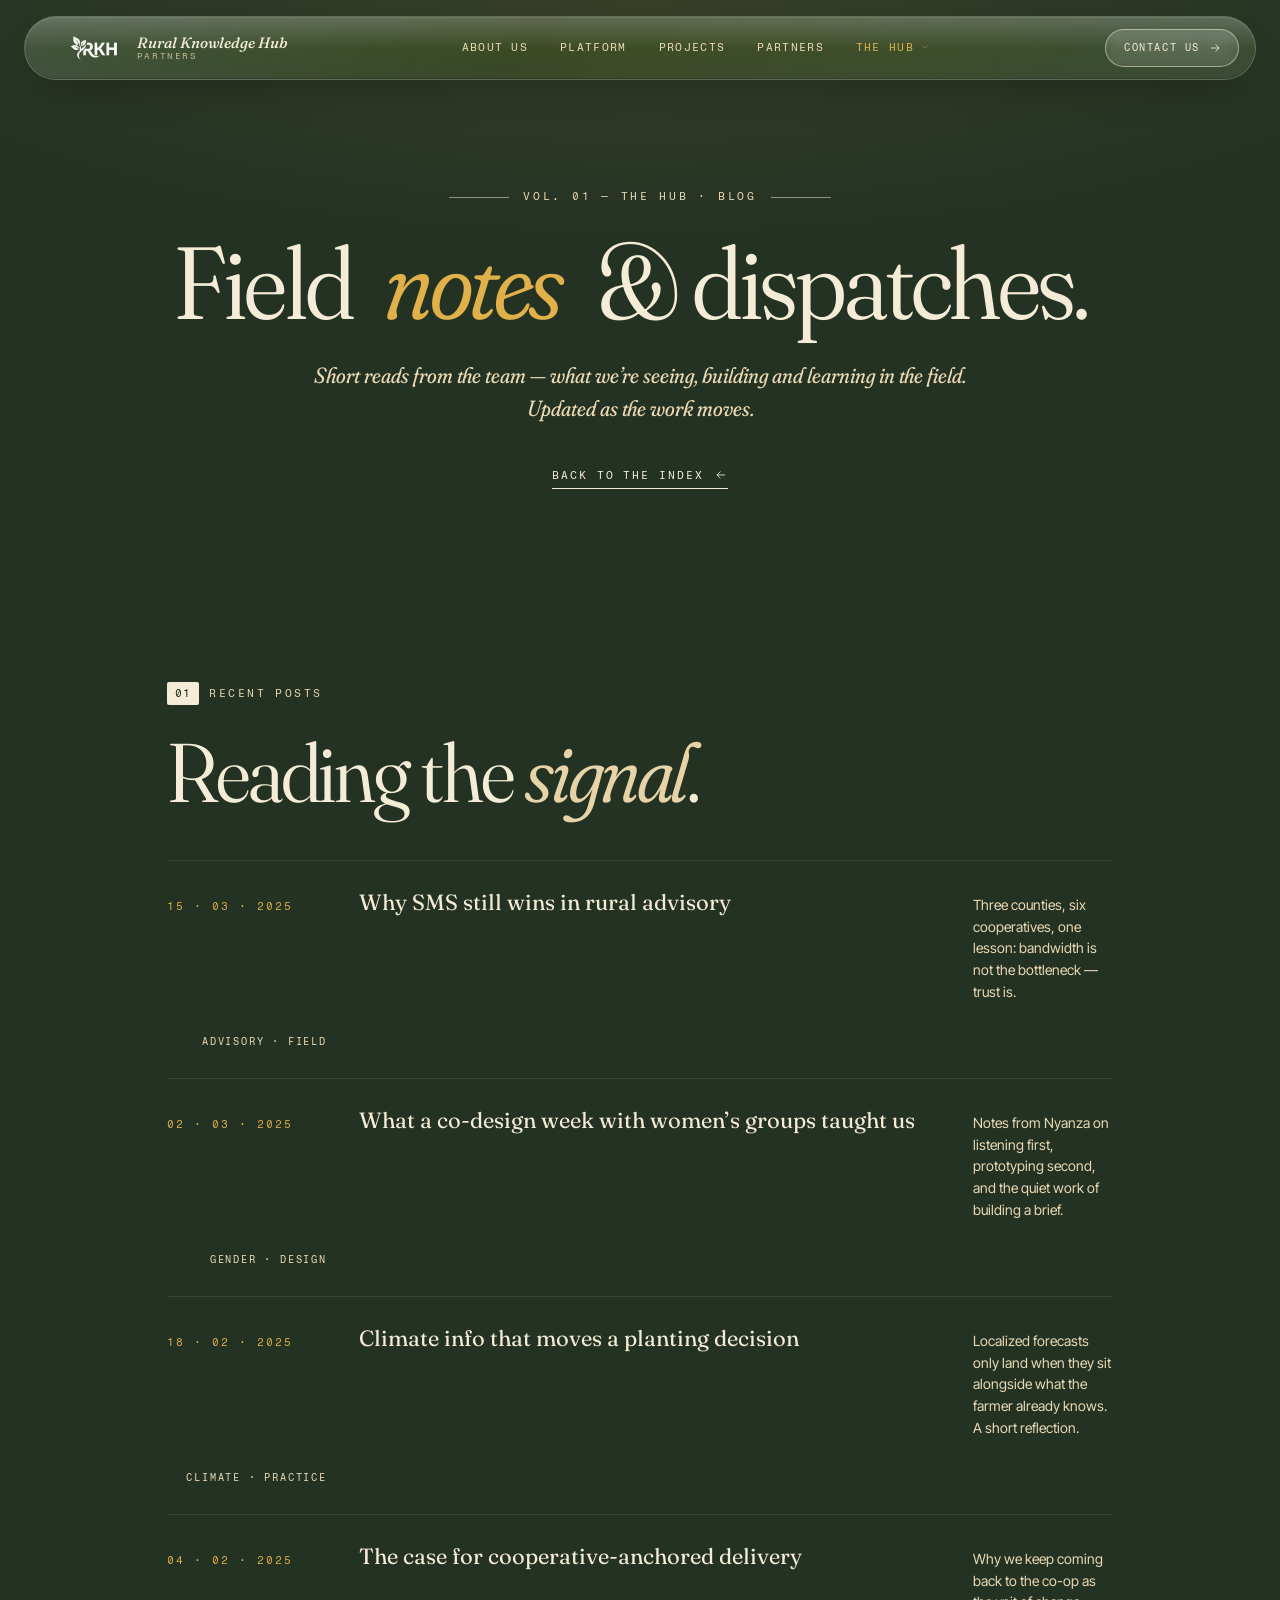
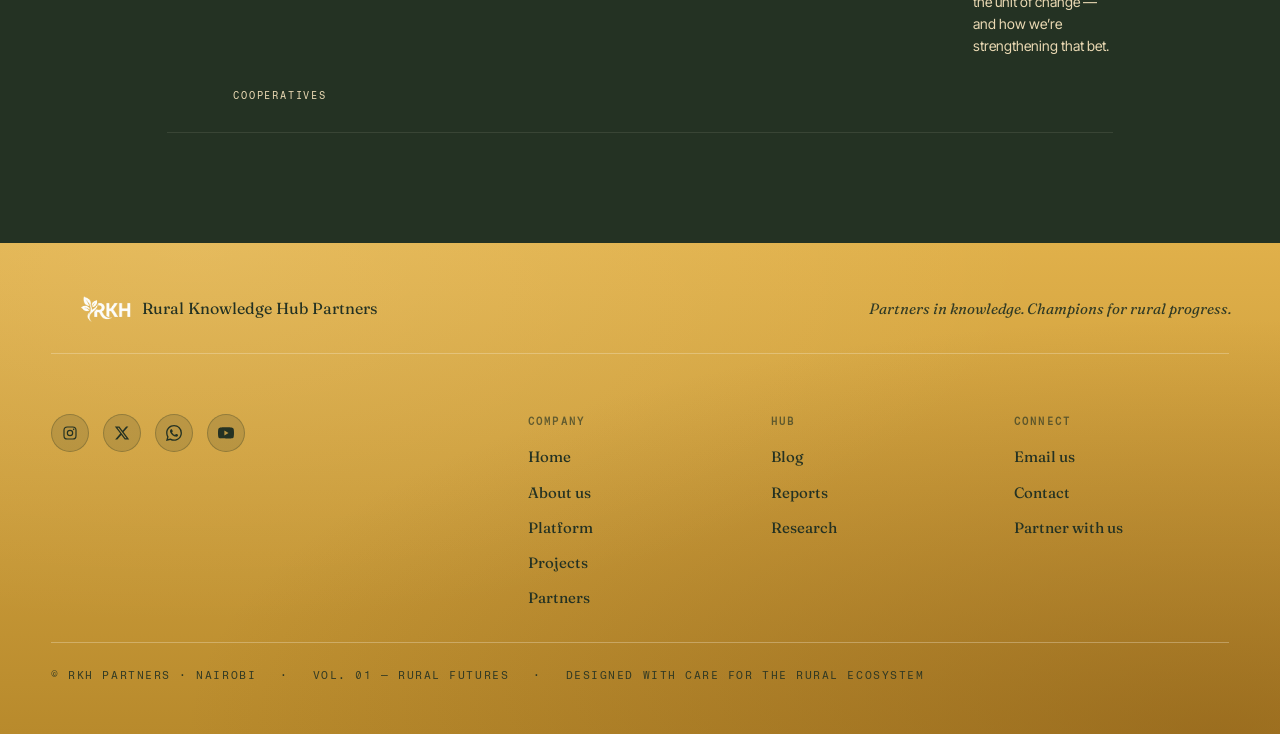
==== commit e43ec3bf: "minor changes in footer" ====
--- a/blog.html
+++ b/blog.html
@@ -194,7 +194,7 @@
         <a href="pillars.html">About us</a>
         <a href="platform.html">Platform</a>
         <a href="projects.html">Projects</a>
-        <a href="partnership.html">Partnership</a>
+        <a href="partnership.html">Partners</a>
       </div>
       <div class="foot-col">
         <h4 class="foot-col-title">Hub</h4>
--- a/styles.css
+++ b/styles.css
@@ -1569,7 +1569,8 @@
 }
 
 @media (max-width: 800px){
-  .contact-grid{grid-template-columns: 1fr 1fr}
+  .contact-grid{grid-template-columns: 1fr}
+  .contact-grid > div:nth-child(2){display:none}
 }
 
 /* ============ FOOTER ============ */
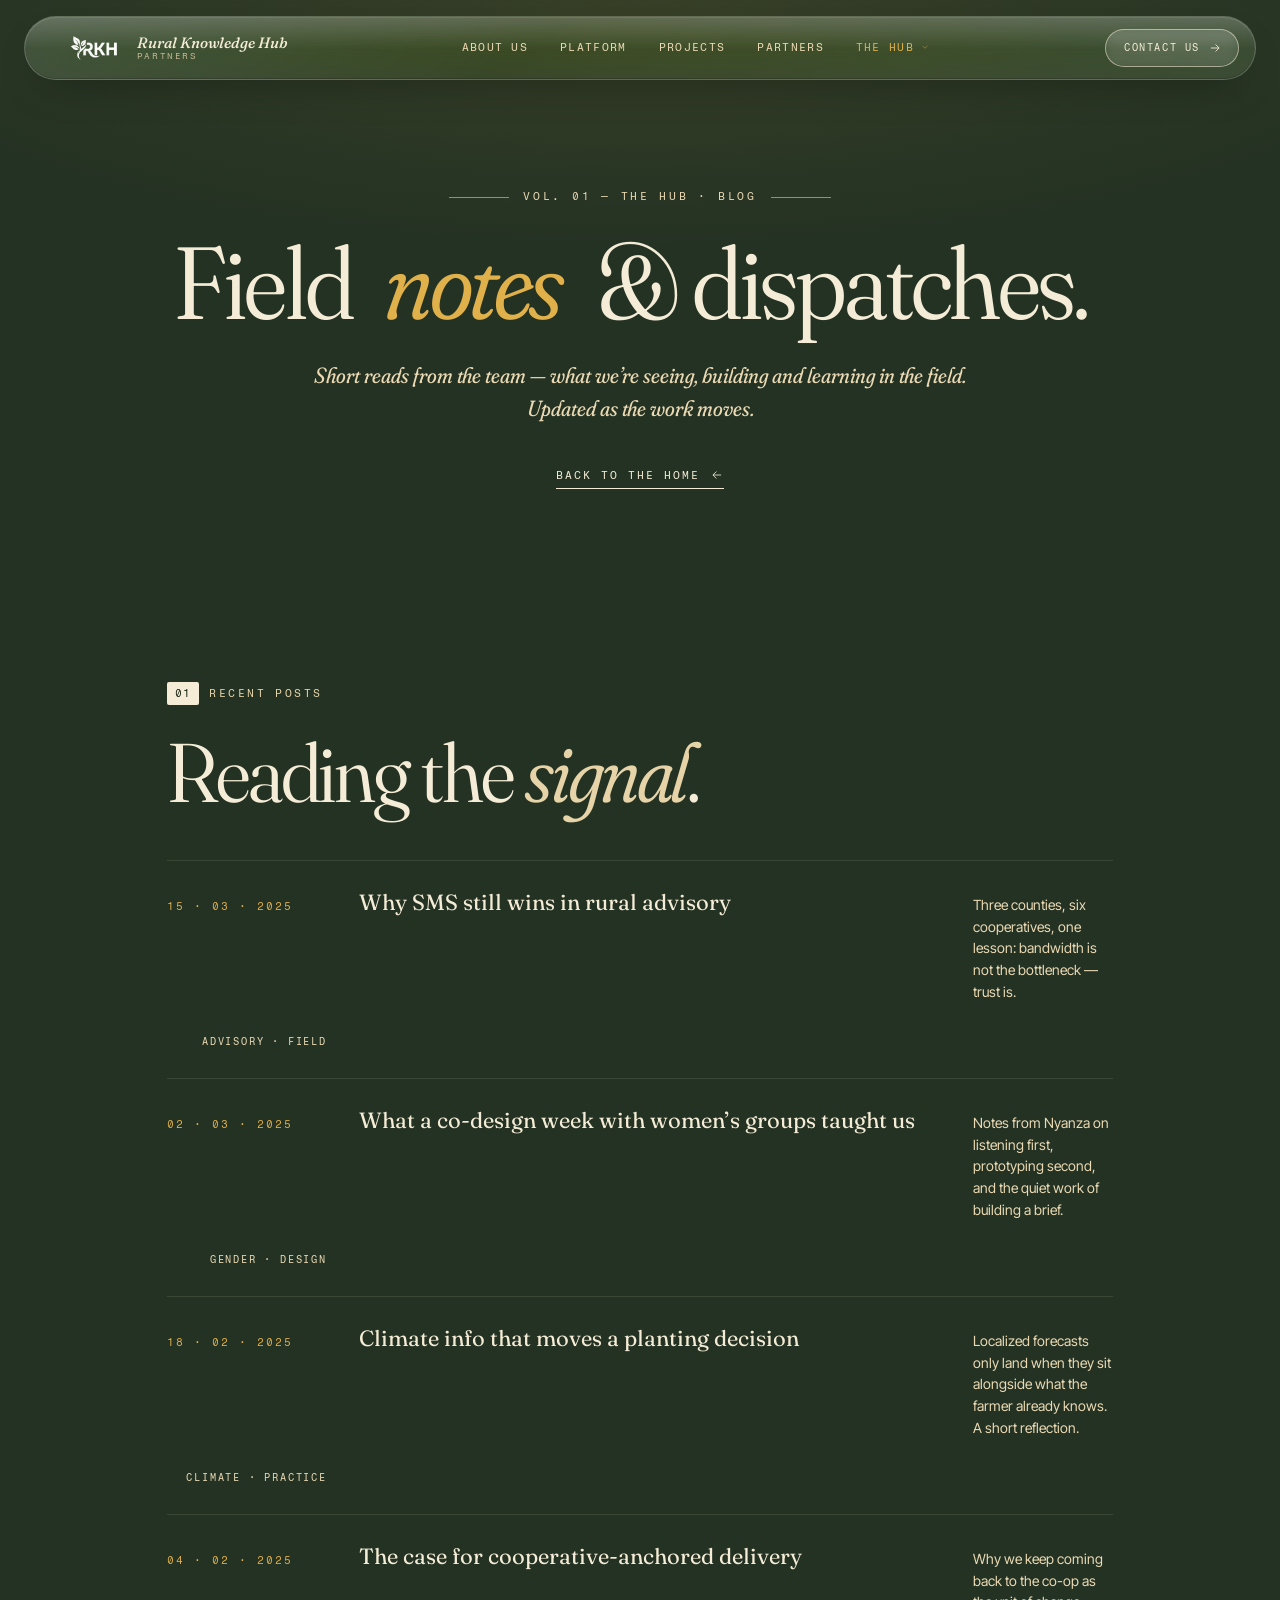
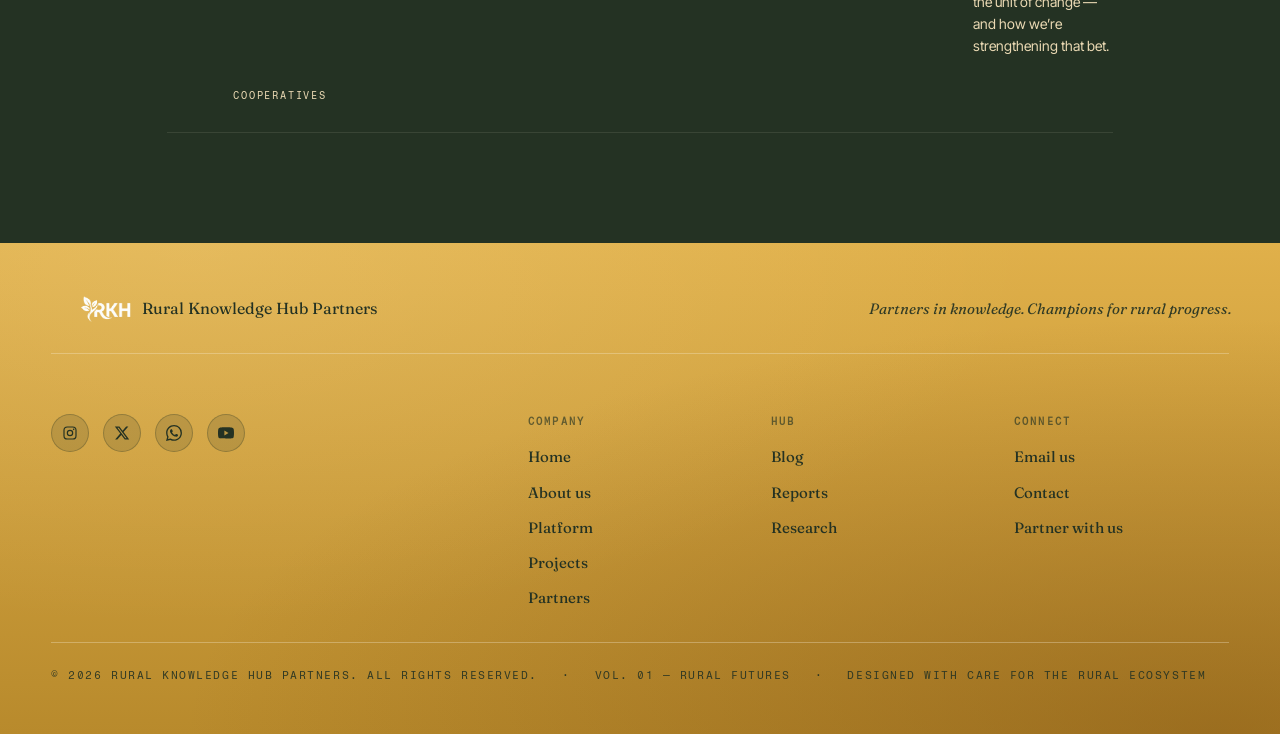
==== commit ee5b18f5: "Editted copyright" ====
--- a/blog.html
+++ b/blog.html
@@ -105,7 +105,7 @@
     the field. Updated as the work moves.
   </p>
   <a href="index.html" class="link-arrow">
-    <span>Back to the index</span>
+    <span>Back to the home</span>
     <svg viewBox="0 0 24 24" aria-hidden="true"><path d="M19 12H5M11 18l-6-6 6-6" fill="none" stroke="currentColor" stroke-width="1.4"/></svg>
   </a>
 </section>
@@ -212,7 +212,7 @@
   </div>
 
   <div class="foot-meta">
-    <span>© RKH Partners · Nairobi</span>
+    <span>© 2026 Rural Knowledge Hub Partners. All Rights Reserved.</span>
     <span>Vol. 01 — Rural Futures</span>
     <span>Designed with care for the rural ecosystem</span>
   </div>
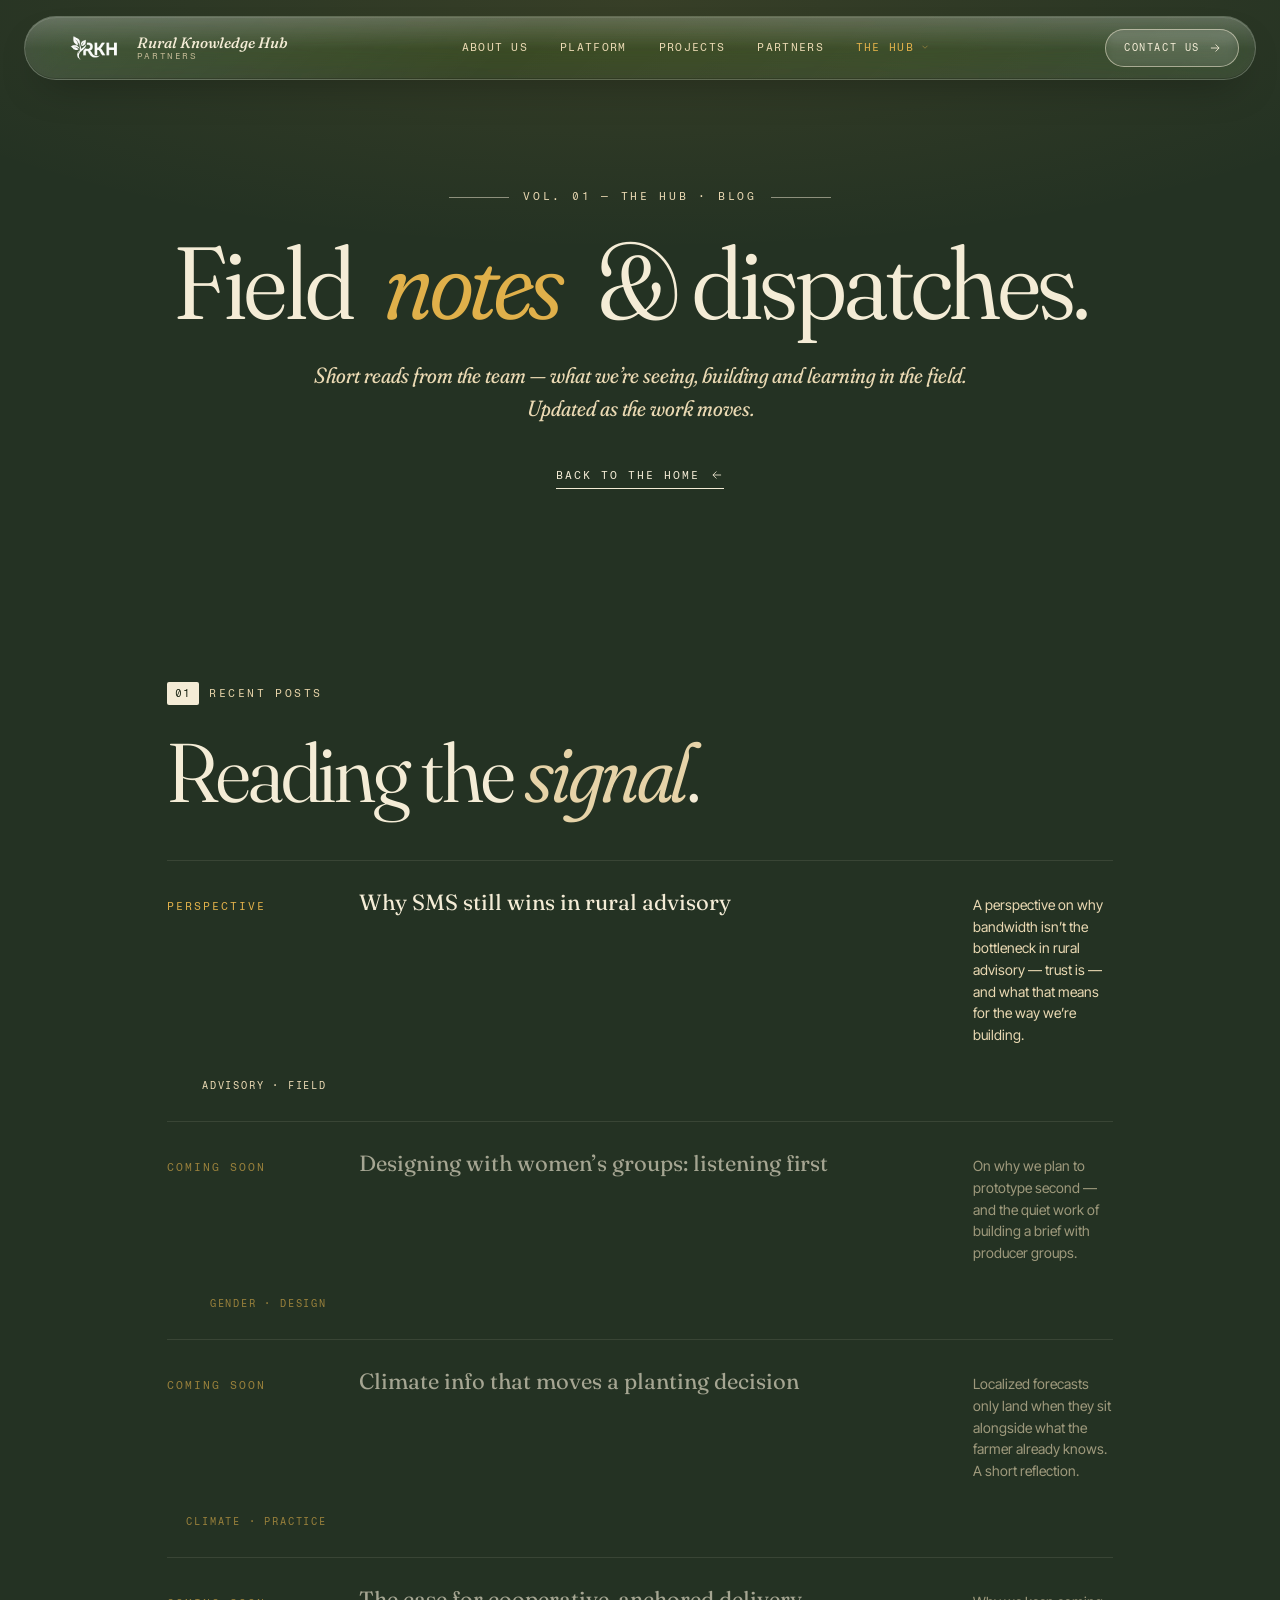
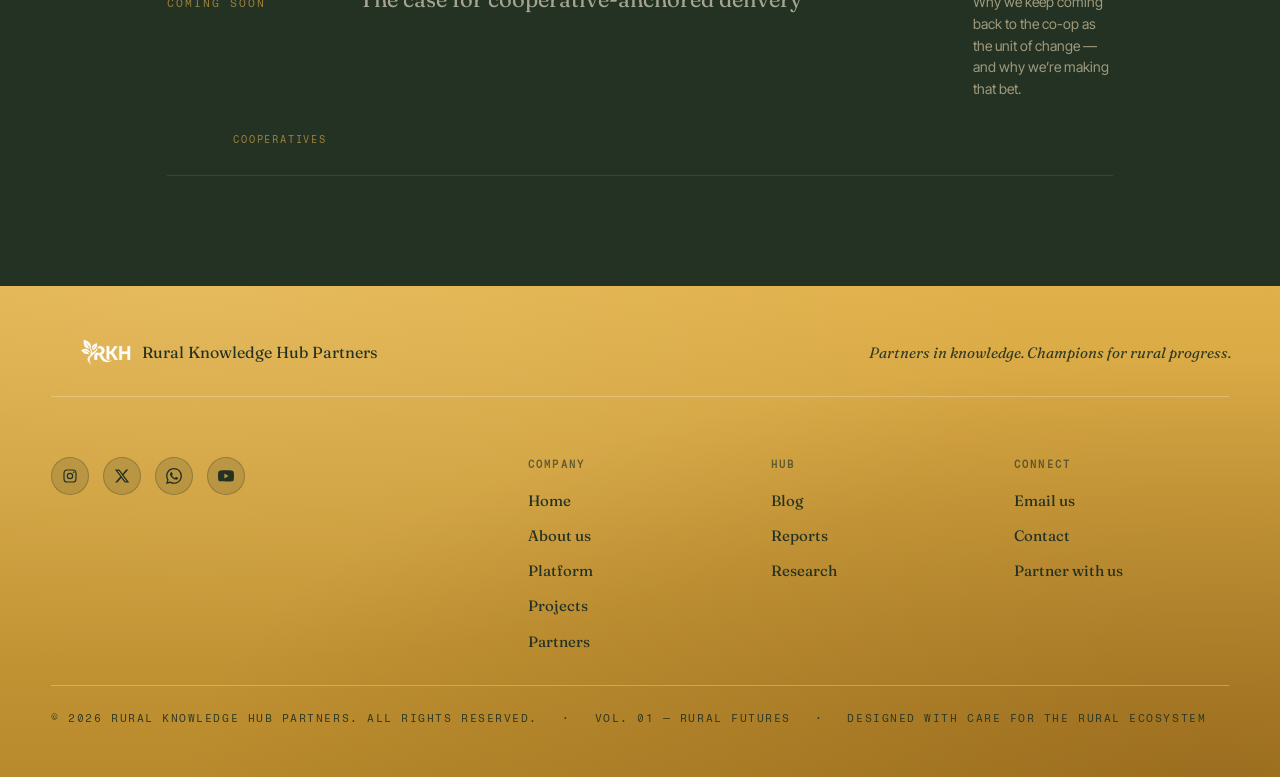
==== commit 731ea805: "Media changes" ====
--- a/blog.html
+++ b/blog.html
@@ -119,35 +119,35 @@
   <ol class="hub-posts">
     <li>
       <a href="blog/why-sms-still-wins-in-rural-advisory.html" class="hub-post">
-        <span class="hp-date">15 · 03 · 2025</span>
+        <span class="hp-date">Perspective</span>
         <h3>Why SMS still wins in rural advisory</h3>
-        <p>Three counties, six cooperatives, one lesson: bandwidth is not the bottleneck &mdash; trust is.</p>
+        <p>A perspective on why bandwidth isn&rsquo;t the bottleneck in rural advisory &mdash; trust is &mdash; and what that means for the way we&rsquo;re building.</p>
         <span class="hp-tag">Advisory · Field</span>
       </a>
     </li>
     <li>
-      <a href="#" class="hub-post">
-        <span class="hp-date">02 · 03 · 2025</span>
-        <h3>What a co-design week with women&rsquo;s groups taught us</h3>
-        <p>Notes from Nyanza on listening first, prototyping second, and the quiet work of building a brief.</p>
+      <div class="hub-post is-soon">
+        <span class="hp-date">Coming soon</span>
+        <h3>Designing with women&rsquo;s groups: listening first</h3>
+        <p>On why we plan to prototype second &mdash; and the quiet work of building a brief with producer groups.</p>
         <span class="hp-tag">Gender · Design</span>
-      </a>
-    </li>
-    <li>
-      <a href="#" class="hub-post">
-        <span class="hp-date">18 · 02 · 2025</span>
+      </div>
+    </li>
+    <li>
+      <div class="hub-post is-soon">
+        <span class="hp-date">Coming soon</span>
         <h3>Climate info that moves a planting decision</h3>
         <p>Localized forecasts only land when they sit alongside what the farmer already knows. A short reflection.</p>
         <span class="hp-tag">Climate · Practice</span>
-      </a>
-    </li>
-    <li>
-      <a href="#" class="hub-post">
-        <span class="hp-date">04 · 02 · 2025</span>
+      </div>
+    </li>
+    <li>
+      <div class="hub-post is-soon">
+        <span class="hp-date">Coming soon</span>
         <h3>The case for cooperative-anchored delivery</h3>
-        <p>Why we keep coming back to the co-op as the unit of change &mdash; and how we&rsquo;re strengthening that bet.</p>
+        <p>Why we keep coming back to the co-op as the unit of change &mdash; and why we&rsquo;re making that bet.</p>
         <span class="hp-tag">Cooperatives</span>
-      </a>
+      </div>
     </li>
   </ol>
 </section>
--- a/styles.css
+++ b/styles.css
@@ -2598,9 +2598,10 @@
   margin: 0;
   font-family: var(--serif);
   font-weight: 300;
-  font-size: 19px;
-  line-height: 1.5;
-  color: var(--ink);
+  font-size: 16px;
+  line-height: 1.6;
+  color: var(--ink);
+  text-align: center;
 }
 .testi figcaption{
   margin-top: auto;
@@ -2609,6 +2610,8 @@
   display: flex;
   flex-direction: column;
   gap: 4px;
+  align-items: center;
+  text-align: center;
 }
 .testi-name{
   font-family: var(--serif);
@@ -2654,10 +2657,18 @@
   color: var(--ink);
   transition: background .25s, padding .25s;
 }
-.hub-post:hover{
+a.hub-post:hover{
   background: rgba(244,236,214,.025);
   padding-left: 16px;
   padding-right: 16px;
+}
+/* Non-clickable "coming soon" entries */
+.hub-post.is-soon{
+  cursor: default;
+  opacity: .62;
+}
+.hub-post.is-soon .hp-tag{
+  color: var(--ochre);
 }
 .hp-date{
   font-family: var(--mono);
@@ -3908,7 +3919,7 @@
   .tc-prev{ left: -4px; }
   .tc-next{ right: -4px; }
   .testi-track .testi{
-    padding: 32px 24px 28px;
+    padding: 32px 52px 28px;
     min-height: 280px;
   }
 }
@@ -4128,11 +4139,19 @@
   padding: 110px var(--gutter) 100px;
   background: var(--paper);
 }
+/* Stage wraps the grid/track + mobile arrows */
+.founders-stage{
+  position: relative;
+}
 .founders-grid{
   margin-top: 60px;
   display: grid;
   grid-template-columns: repeat(2, 1fr);
-  gap: 40px;
+  justify-content: center;
+  gap: 36px;
+  max-width: 760px;
+  margin-left: auto;
+  margin-right: auto;
 }
 .founder-card{
   background: var(--bone);
@@ -4155,7 +4174,7 @@
 .founder-portrait img{
   display: block;
   width: 100%;
-  height: clamp(320px, 42vw, 460px);
+  height: clamp(240px, 26vw, 320px);
   object-fit: cover;
   filter: grayscale(.08) saturate(.95);
   transition: transform .8s ease, filter .6s ease;
@@ -4165,14 +4184,14 @@
   filter: grayscale(0) saturate(1);
 }
 .founder-body{
-  padding: 32px clamp(24px, 3vw, 36px) 36px;
+  padding: 22px clamp(20px, 2.4vw, 28px) 26px;
   display: flex;
   flex-direction: column;
-  gap: 14px;
+  gap: 8px;
 }
 .founder-eyebrow{
   font-family: var(--mono);
-  font-size: 10.5px;
+  font-size: 10px;
   letter-spacing: .26em;
   text-transform: uppercase;
   color: var(--ochre);
@@ -4181,66 +4200,65 @@
   margin: 0;
   font-family: var(--serif);
   font-weight: 350;
-  font-size: clamp(28px, 3vw, 38px);
+  font-size: clamp(22px, 2.2vw, 28px);
   line-height: 1.05;
   letter-spacing: -0.015em;
   color: var(--ink);
   font-variation-settings: "opsz" 144, "SOFT" 50;
 }
 .founder-role{
-  margin: -4px 0 6px;
-  font-family: var(--mono);
-  font-size: 11px;
-  letter-spacing: .18em;
-  text-transform: uppercase;
-  color: var(--ink-2);
-}
-.founder-prose{
-  font-family: var(--serif);
-  font-weight: 350;
-  font-size: 16px;
-  line-height: 1.65;
-  color: var(--ink-2);
-  font-variation-settings: "opsz" 144, "SOFT" 50;
-}
-.founder-prose p{
-  margin: 0 0 14px;
-}
-.founder-prose p:last-child{ margin-bottom: 0; }
-.founder-chips{
-  list-style: none;
+  margin: 0;
+  font-family: var(--mono);
+  font-size: 10px;
+  letter-spacing: .16em;
+  text-transform: uppercase;
+  color: var(--ink-2);
+}
+
+/* Carousel controls — hidden on desktop, shown on mobile */
+.fc-arrow,
+.founders-dots{
+  display: none;
+}
+.fc-arrow{
+  position: absolute;
+  top: 50%;
+  transform: translateY(-50%);
+  z-index: 2;
+  width: 38px;
+  height: 38px;
+  border-radius: 0;
+  border: none;
+  background: transparent;
+  color: var(--ink);
+  align-items: center;
+  justify-content: center;
+  cursor: pointer;
   padding: 0;
-  margin: 6px 0 0;
-  display: flex;
-  flex-wrap: wrap;
-  gap: 8px;
-}
-.founder-chips li{
-  font-family: var(--mono);
-  font-size: 10.5px;
-  letter-spacing: .12em;
-  text-transform: uppercase;
-  color: var(--ink-2);
-  padding: 6px 12px;
-  border: 1px solid rgba(63,45,30,.18);
-  border-radius: 999px;
-  background: var(--paper);
-}
-.founder-contact{
-  margin-top: 14px;
-  padding-top: 18px;
-  border-top: 1px solid rgba(63,45,30,.12);
-}
-.founder-contact .link-arrow{
-  font-family: var(--mono);
-  font-size: 11px;
-  letter-spacing: .22em;
-  text-transform: uppercase;
-  color: var(--ink);
-}
-.founder-contact .link-arrow svg{
-  width: 14px;
-  height: 14px;
+  transition: opacity .25s ease, color .25s ease;
+}
+.fc-arrow svg{ width: 22px; height: 22px; stroke-width: 1.25; }
+.fc-arrow.fc-prev{ left: 6px; }
+.fc-arrow.fc-next{ right: 6px; }
+.fc-arrow:hover{ opacity: .65; }
+.founders-dots{
+  margin-top: 22px;
+  justify-content: center;
+  gap: 10px;
+}
+.fc-dot{
+  width: 8px;
+  height: 8px;
+  padding: 0;
+  border: none;
+  border-radius: 50%;
+  background: rgba(63,45,30,.25);
+  cursor: pointer;
+  transition: background .25s ease, transform .25s ease;
+}
+.fc-dot.is-on{
+  background: var(--ochre);
+  transform: scale(1.25);
 }
 .founders-note{
   margin: 50px auto 0;
@@ -4261,8 +4279,8 @@
     gap: 18px;
   }
   .founders-grid{
-    grid-template-columns: 1fr;
-    gap: 28px;
+    gap: 24px;
+    max-width: 620px;
   }
 }
 @media (max-width: 700px){
@@ -4279,7 +4297,7 @@
     font-size: clamp(20px, 5.4vw, 26px);
   }
   .founder-body{
-    padding: 26px 22px 30px;
+    padding: 22px 22px 26px;
   }
   .founder-portrait img{
     height: clamp(260px, 60vw, 360px);
@@ -4288,6 +4306,20 @@
     font-size: 10px;
     letter-spacing: .18em;
   }
+  /* ---- Founders: stacked vertical on mobile ---- */
+  .founders-stage{
+    margin-top: 44px;
+  }
+  .founders-grid{
+    display: grid;
+    grid-template-columns: 1fr;
+    gap: 28px;
+    max-width: 420px;
+    margin: 0 auto;
+  }
+  /* No carousel controls on mobile */
+  .fc-arrow,
+  .founders-dots{ display: none !important; }
 }
 
 
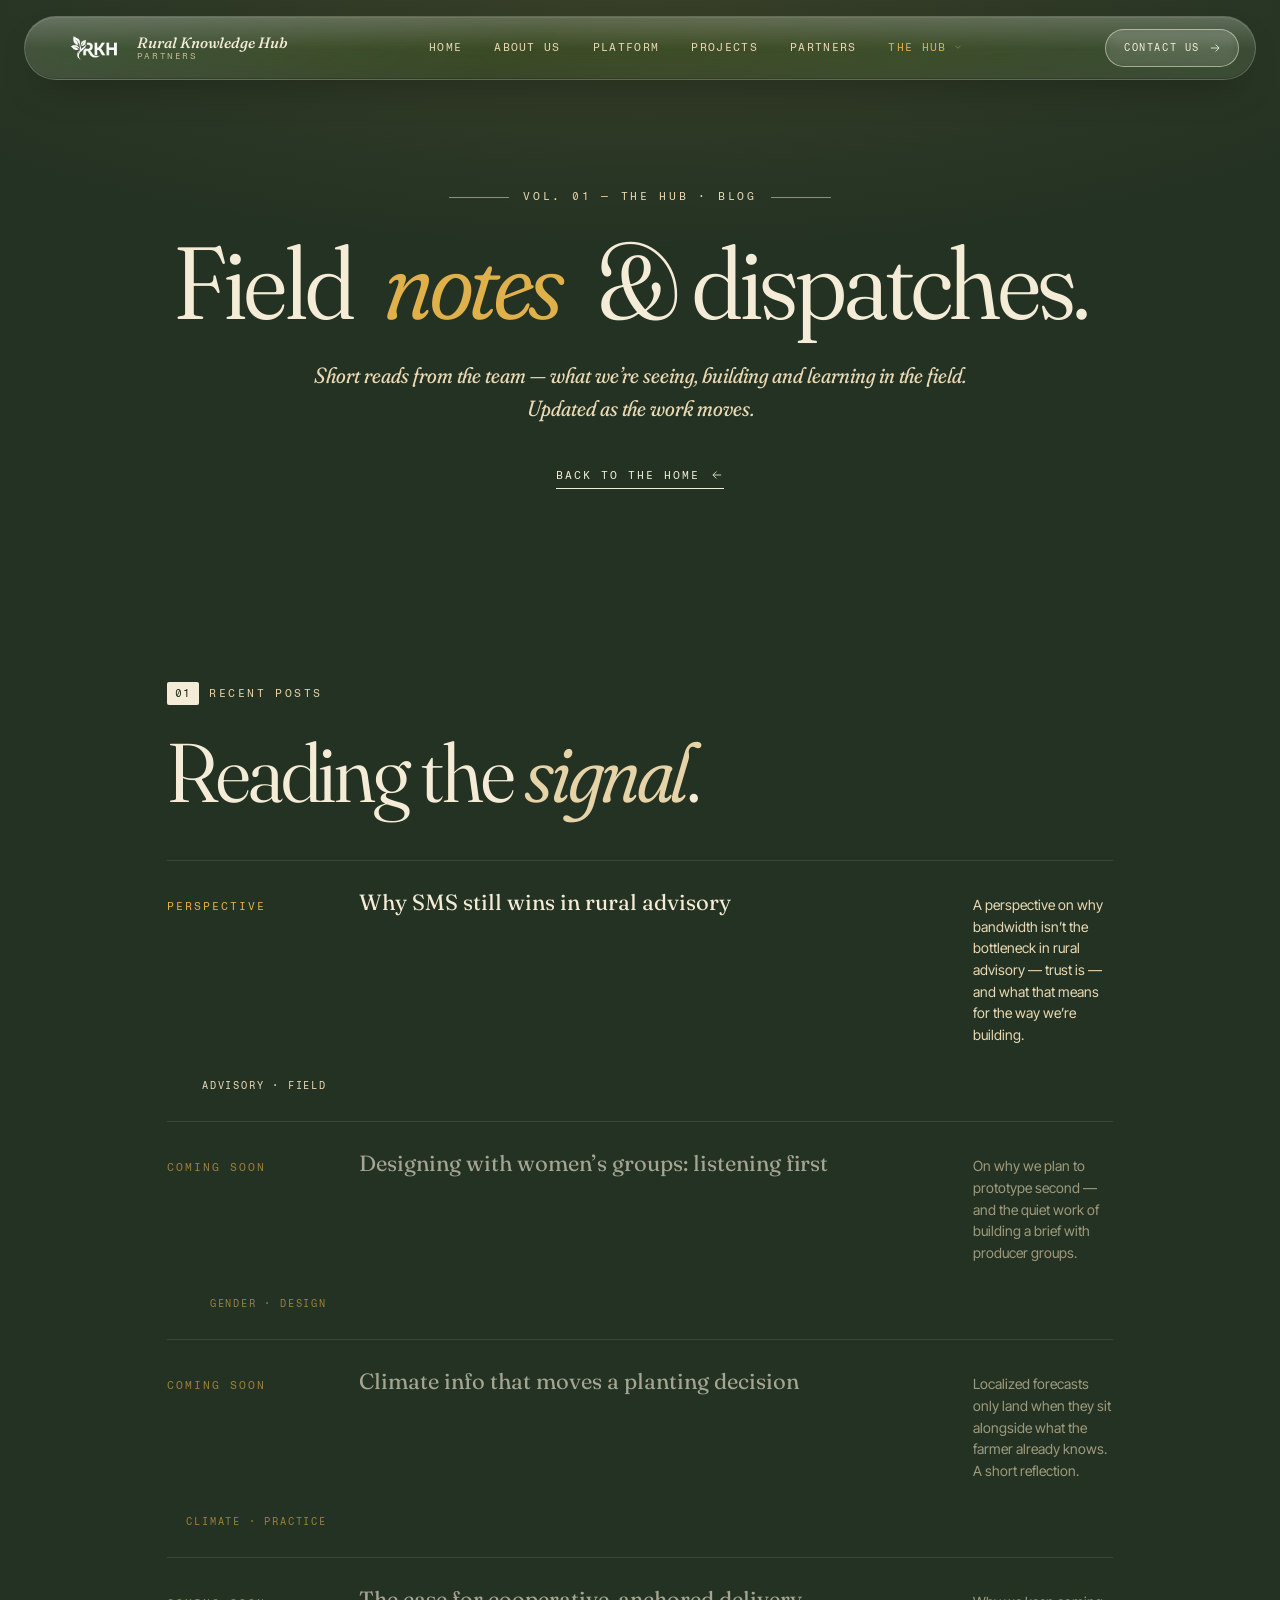
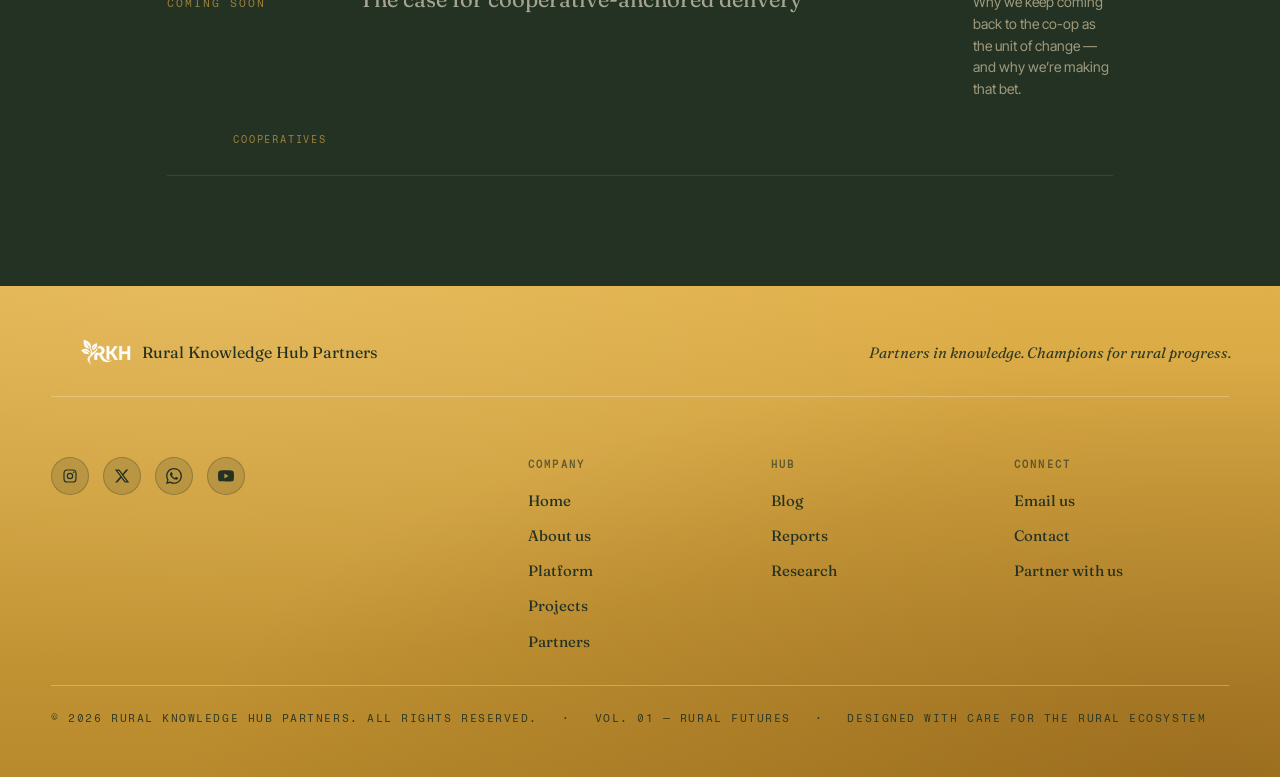
==== commit 051b4bd4: "sum changez" ====
--- a/blog.html
+++ b/blog.html
@@ -20,6 +20,7 @@
     </span>
   </a>
   <nav class="nav-links" aria-label="Primary">
+    <a href="index.html">Home</a>
     <a href="pillars.html">About us</a>
     <a href="platform.html">Platform</a>
     <a href="projects.html">Projects</a>
@@ -58,13 +59,14 @@
   </button>
   <div class="mobile-menu-inner">
     <nav class="mm-links" aria-label="Mobile primary">
-      <a href="pillars.html"><span class="mm-no">i.</span> About us</a>
-      <a href="platform.html"><span class="mm-no">ii.</span> Platform</a>
-      <a href="projects.html"><span class="mm-no">iii.</span> Projects</a>
-      <a href="partnership.html"><span class="mm-no">iv.</span> Partners</a>
+      <a href="index.html"><span class="mm-no">i.</span> Home</a>
+      <a href="pillars.html"><span class="mm-no">ii.</span> About us</a>
+      <a href="platform.html"><span class="mm-no">iii.</span> Platform</a>
+      <a href="projects.html"><span class="mm-no">iv.</span> Projects</a>
+      <a href="partnership.html"><span class="mm-no">v.</span> Partners</a>
       <div class="mm-group" data-mm-group>
         <button type="button" class="mm-group-trigger" aria-expanded="false" data-mm-group-trigger>
-          <span class="mm-no">v.</span>
+          <span class="mm-no">vi.</span>
           <span class="mm-group-label">The Hub</span>
           <svg class="mm-chevron" viewBox="0 0 24 24" aria-hidden="true"><path d="M6 9l6 6 6-6" fill="none" stroke="currentColor" stroke-width="1.5"/></svg>
         </button>
